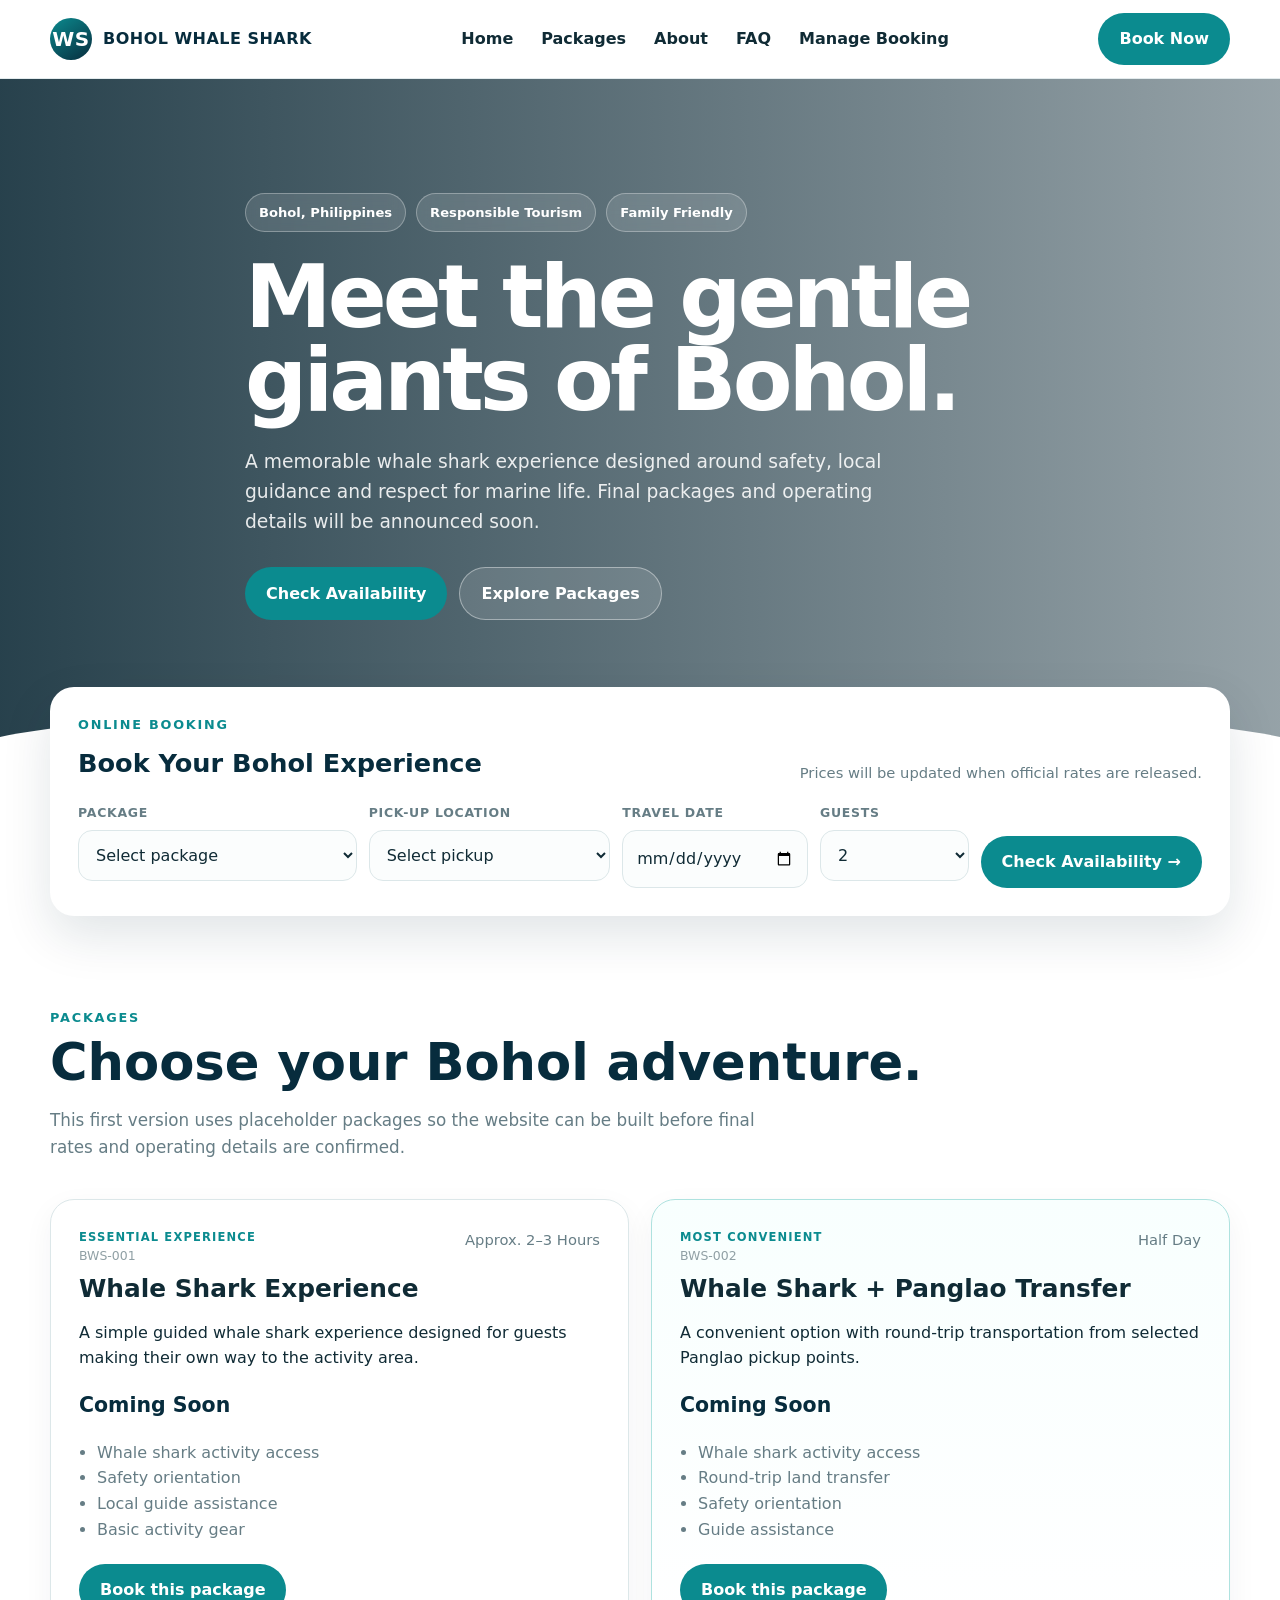
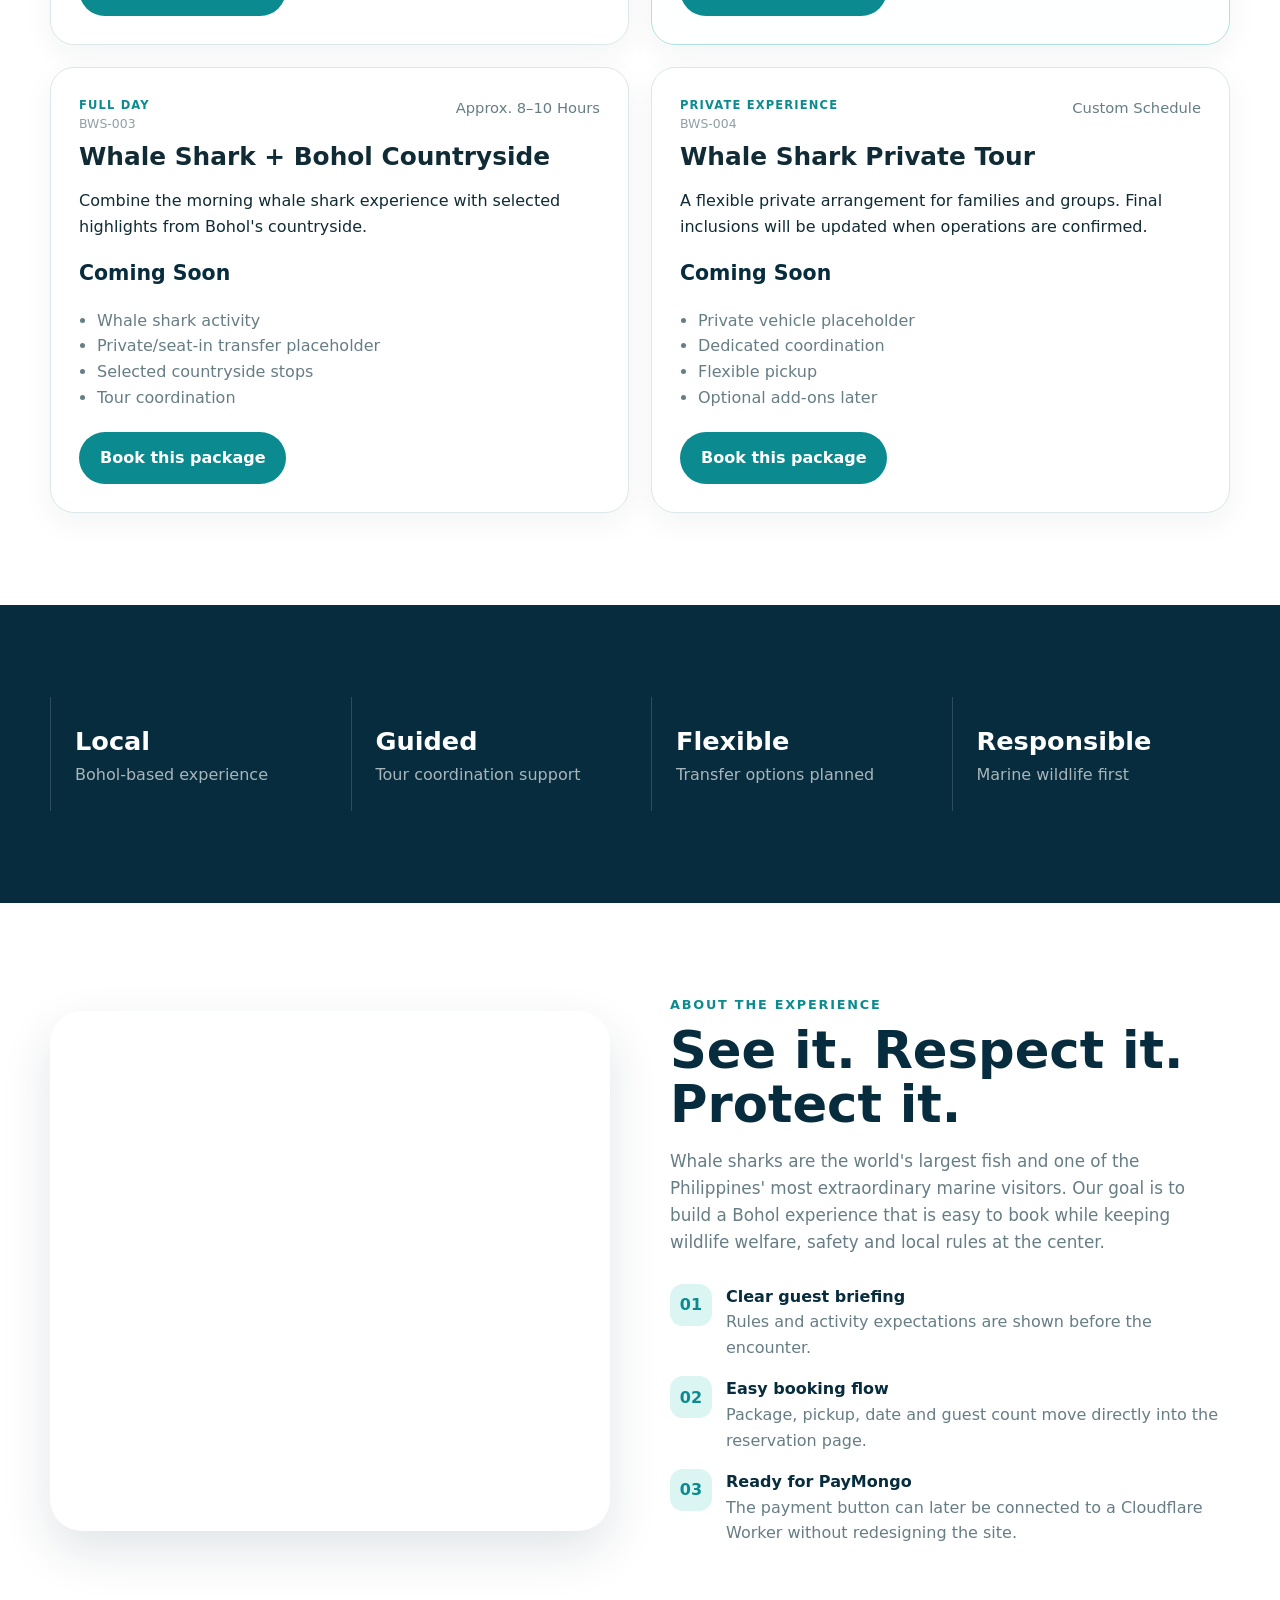
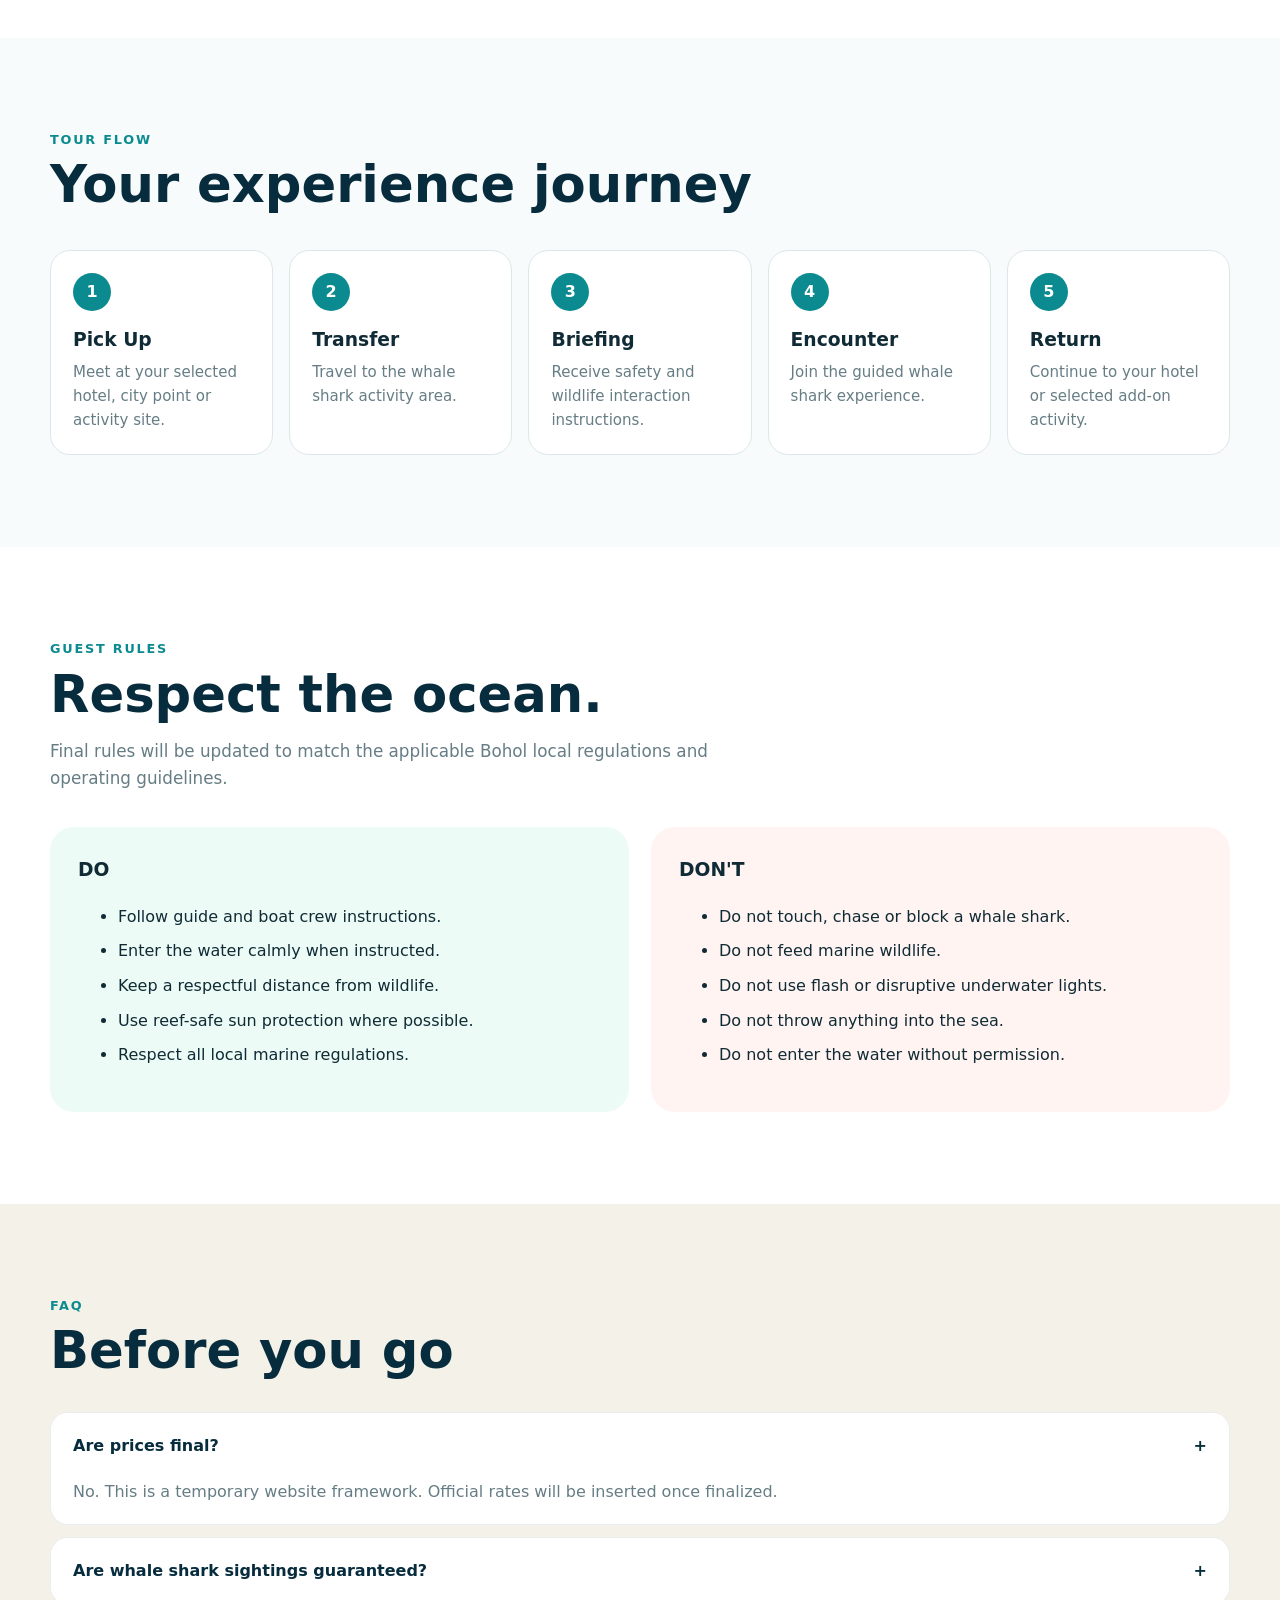
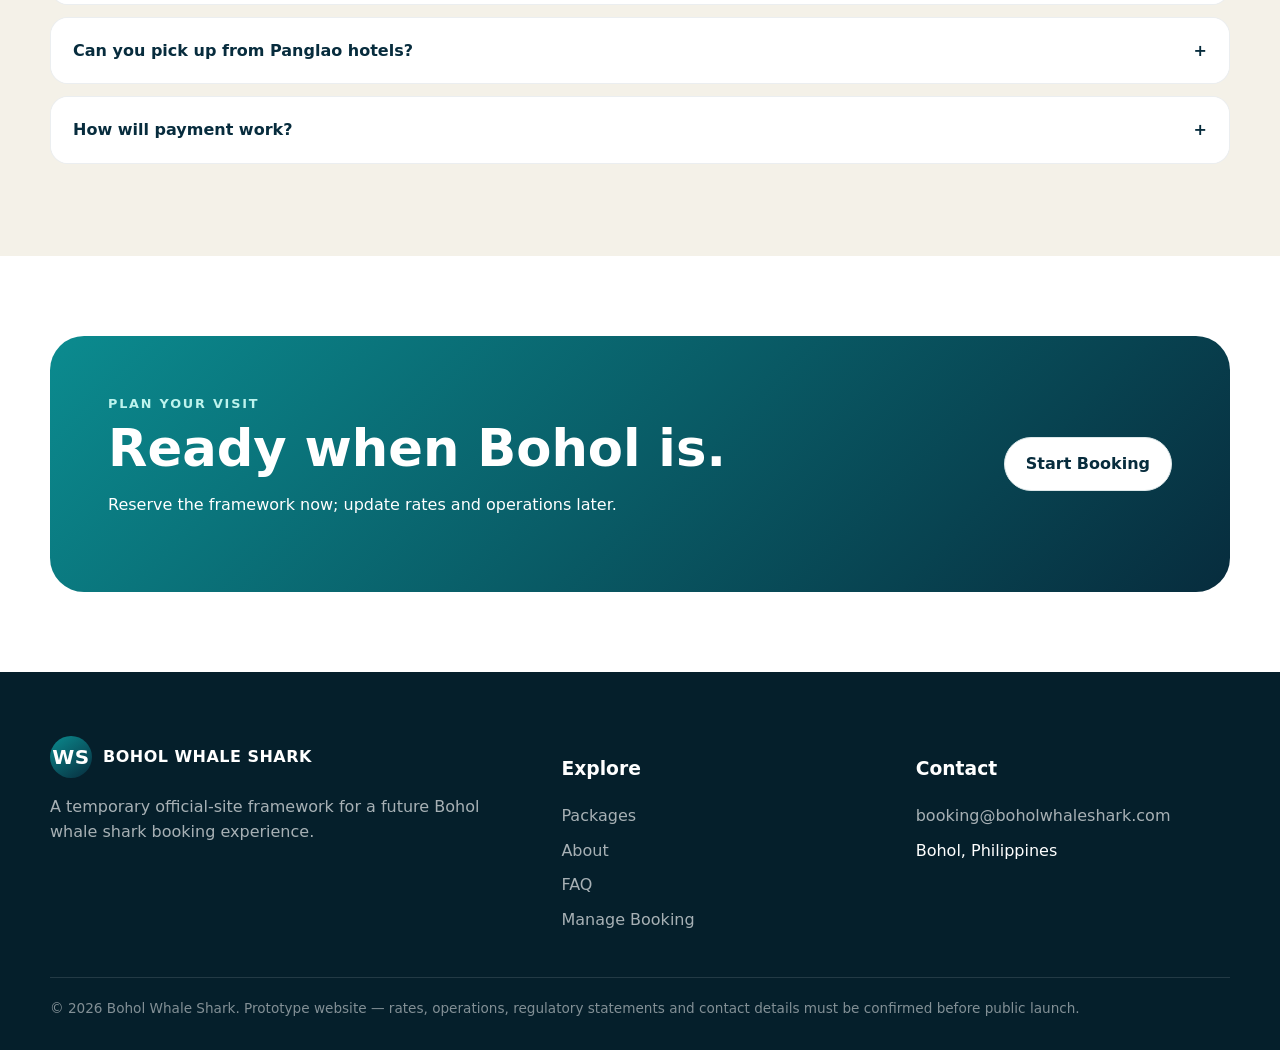
==== index.html @ a41a9233 "Add files via upload" ====
<!doctype html><html lang="en"><head><meta charset="utf-8"><meta name="viewport" content="width=device-width,initial-scale=1"><title>Bohol Whale Shark Tours | Responsible Whale Shark Experience in Bohol</title><meta name="description" content="Plan a responsible whale shark experience in Bohol. Tour packages, transfers and booking information will be updated as operations are finalized."><link rel="icon" href="favicon.svg"><link rel="stylesheet" href="css/style.css"></head><body>
<header class="topbar"><div class="container nav"><a class="brand" href="#home"><span class="brand-mark">WS</span><span>BOHOL WHALE SHARK</span></a><nav class="nav-links"><a href="#home">Home</a><a href="#packages">Packages</a><a href="#about">About</a><a href="#faq">FAQ</a><a href="manage-booking.html">Manage Booking</a></nav><a class="nav-cta" href="#book">Book Now</a><button class="menu-btn" aria-label="Menu">☰</button></div></header>
<main><section class="hero" id="home"><div class="container hero-inner"><div class="pill-row"><span class="pill">Bohol, Philippines</span><span class="pill">Responsible Tourism</span><span class="pill">Family Friendly</span></div><h1>Meet the gentle giants of Bohol.</h1><p>A memorable whale shark experience designed around safety, local guidance and respect for marine life. Final packages and operating details will be announced soon.</p><div class="hero-actions"><a class="btn btn-primary" href="#book">Check Availability</a><a class="btn btn-secondary" href="#packages">Explore Packages</a></div></div></section>
<section class="booking-wrap" id="book"><div class="container"><div class="booking-card"><div class="booking-head"><div><p class="section-kicker">Online booking</p><h2>Book Your Bohol Experience</h2></div><span>Prices will be updated when official rates are released.</span></div><form class="booking-grid" id="quickBooking"><div class="field"><label>Package</label><select id="package" name="package" required></select></div><div class="field"><label>Pick-up location</label><select id="pickup" name="pickup" required></select></div><div class="field"><label>Travel date</label><input id="date" name="date" type="date" required></div><div class="field"><label>Guests</label><select name="guests"><option>1</option><option selected>2</option><option>3</option><option>4</option><option>5</option><option>6</option><option>7</option><option>8</option><option>9</option><option>10</option></select></div><button class="btn btn-primary" type="submit">Check Availability →</button></form></div></div></section>
<section class="section" id="packages"><div class="container"><p class="section-kicker">Packages</p><h2 class="section-title">Choose your Bohol adventure.</h2><p class="section-copy">This first version uses placeholder packages so the website can be built before final rates and operating details are confirmed.</p><div class="cards" id="packageCards"></div></div></section>
<section class="section stats"><div class="container stats-grid"><div class="stat"><strong>Local</strong><span>Bohol-based experience</span></div><div class="stat"><strong>Guided</strong><span>Tour coordination support</span></div><div class="stat"><strong>Flexible</strong><span>Transfer options planned</span></div><div class="stat"><strong>Responsible</strong><span>Marine wildlife first</span></div></div></section>
<section class="section" id="about"><div class="container split"><div class="photo" role="img" aria-label="Whale shark underwater"></div><div><p class="section-kicker">About the experience</p><h2 class="section-title">See it. Respect it. Protect it.</h2><p class="section-copy">Whale sharks are the world's largest fish and one of the Philippines' most extraordinary marine visitors. Our goal is to build a Bohol experience that is easy to book while keeping wildlife welfare, safety and local rules at the center.</p><div class="feature-list"><div class="feature"><div class="feature-icon">01</div><div><strong>Clear guest briefing</strong><span>Rules and activity expectations are shown before the encounter.</span></div></div><div class="feature"><div class="feature-icon">02</div><div><strong>Easy booking flow</strong><span>Package, pickup, date and guest count move directly into the reservation page.</span></div></div><div class="feature"><div class="feature-icon">03</div><div><strong>Ready for PayMongo</strong><span>The payment button can later be connected to a Cloudflare Worker without redesigning the site.</span></div></div></div></div></div></section>
<section class="section journey"><div class="container"><p class="section-kicker">Tour flow</p><h2 class="section-title">Your experience journey</h2><div class="steps"><div class="step"><div class="step-num">1</div><h3>Pick Up</h3><p>Meet at your selected hotel, city point or activity site.</p></div><div class="step"><div class="step-num">2</div><h3>Transfer</h3><p>Travel to the whale shark activity area.</p></div><div class="step"><div class="step-num">3</div><h3>Briefing</h3><p>Receive safety and wildlife interaction instructions.</p></div><div class="step"><div class="step-num">4</div><h3>Encounter</h3><p>Join the guided whale shark experience.</p></div><div class="step"><div class="step-num">5</div><h3>Return</h3><p>Continue to your hotel or selected add-on activity.</p></div></div></div></section>
<section class="section"><div class="container"><p class="section-kicker">Guest rules</p><h2 class="section-title">Respect the ocean.</h2><p class="section-copy">Final rules will be updated to match the applicable Bohol local regulations and operating guidelines.</p><div class="rules-grid"><div class="rule-card do"><h3>DO</h3><ul><li>Follow guide and boat crew instructions.</li><li>Enter the water calmly when instructed.</li><li>Keep a respectful distance from wildlife.</li><li>Use reef-safe sun protection where possible.</li><li>Respect all local marine regulations.</li></ul></div><div class="rule-card dont"><h3>DON'T</h3><ul><li>Do not touch, chase or block a whale shark.</li><li>Do not feed marine wildlife.</li><li>Do not use flash or disruptive underwater lights.</li><li>Do not throw anything into the sea.</li><li>Do not enter the water without permission.</li></ul></div></div></div></section>
<section class="section faq" id="faq"><div class="container"><p class="section-kicker">FAQ</p><h2 class="section-title">Before you go</h2><div class="faq-list"><div class="faq-item open"><button class="faq-question">Are prices final?<span>+</span></button><div class="faq-answer">No. This is a temporary website framework. Official rates will be inserted once finalized.</div></div><div class="faq-item"><button class="faq-question">Are whale shark sightings guaranteed?<span>+</span></button><div class="faq-answer">Whale sharks are wildlife. Any guarantee or operational policy should follow the final local operator and government guidelines.</div></div><div class="faq-item"><button class="faq-question">Can you pick up from Panglao hotels?<span>+</span></button><div class="faq-answer">Panglao pickup is included as a planned option in this prototype. Exact pickup zones and surcharges can be updated later.</div></div><div class="faq-item"><button class="faq-question">How will payment work?<span>+</span></button><div class="faq-answer">The site is prepared for a future PayMongo checkout connection through Cloudflare Workers. Payment is disabled in this prototype.</div></div></div></div></section>
<section class="cta-section"><div class="container"><div class="cta-box"><div><p class="section-kicker" style="color:#bdf3ed">Plan your visit</p><h2>Ready when Bohol is.</h2><p>Reserve the framework now; update rates and operations later.</p></div><a class="btn btn-secondary" href="#book">Start Booking</a></div></div></section></main>
<footer class="footer"><div class="container"><div class="footer-grid"><div><a class="brand" href="#home" style="color:#fff"><span class="brand-mark">WS</span><span>BOHOL WHALE SHARK</span></a><p>A temporary official-site framework for a future Bohol whale shark booking experience.</p></div><div><h3>Explore</h3><div class="footer-links"><a href="#packages">Packages</a><a href="#about">About</a><a href="#faq">FAQ</a><a href="manage-booking.html">Manage Booking</a></div></div><div><h3>Contact</h3><div class="footer-links"><a href="mailto:booking@boholwhaleshark.com">booking@boholwhaleshark.com</a><span>Bohol, Philippines</span></div></div></div><div class="footer-bottom">© 2026 Bohol Whale Shark. Prototype website — rates, operations, regulatory statements and contact details must be confirmed before public launch.</div></div></footer>
<script src="js/config.js"></script><script src="js/main.js"></script></body></html>
---- css/style.css ----
:root{--navy:#072c3d;--navy2:#0b3e53;--teal:#0b8b8f;--teal2:#13a7aa;--aqua:#daf5f2;--sand:#f4f1e8;--ink:#102b35;--muted:#667d85;--white:#fff;--line:#dce7e9;--shadow:0 20px 50px rgba(7,44,61,.12);--radius:24px;--max:1180px}
*{box-sizing:border-box}html{scroll-behavior:smooth}body{margin:0;font-family:Inter,ui-sans-serif,system-ui,-apple-system,BlinkMacSystemFont,"Segoe UI",sans-serif;color:var(--ink);background:#fff;line-height:1.6}a{color:inherit;text-decoration:none}button,input,select,textarea{font:inherit}.container{width:min(var(--max),calc(100% - 40px));margin:auto}.section{padding:92px 0}.section-kicker{margin:0 0 8px;color:var(--teal);font-size:.8rem;font-weight:800;letter-spacing:.14em;text-transform:uppercase}.section-title{margin:0;font-size:clamp(2rem,4vw,3.35rem);line-height:1.05;color:var(--navy)}.section-copy{max-width:720px;color:var(--muted);font-size:1.05rem}.topbar{position:sticky;top:0;z-index:50;background:rgba(255,255,255,.92);backdrop-filter:blur(18px);border-bottom:1px solid rgba(220,231,233,.8)}.nav{height:78px;display:flex;align-items:center;justify-content:space-between;gap:24px}.brand{display:flex;align-items:center;gap:11px;font-weight:900;letter-spacing:.03em;color:var(--navy)}.brand-mark{width:42px;height:42px;border-radius:50%;display:grid;place-items:center;background:linear-gradient(145deg,var(--teal),var(--navy));color:#fff;font-size:20px}.nav-links{display:flex;align-items:center;gap:28px;font-weight:650}.nav-cta,.btn{display:inline-flex;align-items:center;justify-content:center;gap:8px;border:0;border-radius:999px;padding:13px 21px;font-weight:800;cursor:pointer;transition:.2s}.nav-cta,.btn-primary{color:#fff;background:var(--teal)}.btn-primary:hover,.nav-cta:hover{background:var(--navy)}.btn-secondary{background:#fff;color:var(--navy);border:1px solid var(--line)}.menu-btn{display:none;border:0;background:none;font-size:25px}.hero{min-height:720px;color:#fff;display:flex;align-items:center;position:relative;overflow:hidden;background:linear-gradient(90deg,rgba(4,34,47,.86),rgba(4,34,47,.42)),url('https://images.unsplash.com/photo-1544551763-46a013bb70d5?auto=format&fit=crop&w=2000&q=85') center/cover}.hero:after{content:"";position:absolute;inset:auto -5% -160px -5%;height:260px;background:#fff;border-radius:50% 50% 0 0/25% 25% 0 0}.hero-inner{position:relative;z-index:2;padding:105px 0 170px;max-width:790px}.pill-row{display:flex;gap:10px;flex-wrap:wrap;margin-bottom:24px}.pill{border:1px solid rgba(255,255,255,.3);background:rgba(255,255,255,.12);backdrop-filter:blur(8px);border-radius:999px;padding:8px 13px;font-size:.82rem;font-weight:700}.hero h1{font-size:clamp(3rem,6.8vw,5.9rem);line-height:.96;letter-spacing:-.045em;margin:0 0 24px}.hero p{font-size:1.17rem;max-width:680px;color:rgba(255,255,255,.88)}.hero-actions{display:flex;gap:12px;flex-wrap:wrap;margin-top:30px}.hero .btn-secondary{background:rgba(255,255,255,.12);border-color:rgba(255,255,255,.4);color:#fff}.booking-wrap{position:relative;z-index:4;margin-top:-112px}.booking-card{background:#fff;border-radius:var(--radius);box-shadow:var(--shadow);padding:28px}.booking-head{display:flex;justify-content:space-between;align-items:flex-end;gap:20px;margin-bottom:19px}.booking-head h2{margin:0;color:var(--navy);font-size:1.6rem}.booking-head span{color:var(--muted);font-size:.92rem}.booking-grid{display:grid;grid-template-columns:1.5fr 1.3fr 1fr .8fr auto;gap:12px}.field{display:flex;flex-direction:column;gap:7px}.field label{font-size:.78rem;font-weight:800;color:var(--muted);text-transform:uppercase;letter-spacing:.06em}.field input,.field select,.field textarea{width:100%;border:1px solid var(--line);background:#fbfdfd;border-radius:14px;padding:14px 13px;color:var(--ink);outline:none}.field input:focus,.field select:focus,.field textarea:focus{border-color:var(--teal);box-shadow:0 0 0 3px rgba(11,139,143,.1)}.booking-grid .btn{align-self:end;min-height:50px}.cards{display:grid;grid-template-columns:repeat(2,1fr);gap:22px;margin-top:38px}.package-card{border:1px solid var(--line);border-radius:var(--radius);padding:28px;position:relative;background:#fff;box-shadow:0 10px 30px rgba(7,44,61,.05)}.package-card.featured{border-color:#aee2df;background:linear-gradient(180deg,#f8fffe,#fff)}.package-top{display:flex;justify-content:space-between;gap:20px}.badge{font-size:.72rem;font-weight:900;text-transform:uppercase;letter-spacing:.1em;color:var(--teal)}.package-code{font-size:.78rem;color:#90a0a5}.package-card h3{font-size:1.55rem;line-height:1.2;margin:8px 0}.package-meta{color:var(--muted);font-size:.92rem}.package-price{font-size:1.28rem;font-weight:900;color:var(--navy);margin:18px 0}.package-card ul{padding-left:18px;color:var(--muted)}.package-actions{display:flex;gap:10px;margin-top:22px}.stats{background:var(--navy);color:#fff}.stats-grid{display:grid;grid-template-columns:repeat(4,1fr);gap:22px}.stat{padding:24px;border-left:1px solid rgba(255,255,255,.16)}.stat strong{display:block;font-size:1.6rem}.stat span{color:rgba(255,255,255,.65)}.split{display:grid;grid-template-columns:1fr 1fr;gap:60px;align-items:center}.photo{min-height:520px;border-radius:32px;background:url('https://images.unsplash.com/photo-1560275619-4662e36fa65c?auto=format&fit=crop&w=1400&q=85') center/cover;box-shadow:var(--shadow)}.feature-list{display:grid;gap:16px;margin-top:28px}.feature{display:flex;gap:14px}.feature-icon{flex:0 0 42px;height:42px;border-radius:13px;background:var(--aqua);display:grid;place-items:center;color:var(--teal);font-weight:900}.feature strong{display:block;color:var(--navy)}.feature span{color:var(--muted)}.journey{background:#f7fbfb}.steps{display:grid;grid-template-columns:repeat(5,1fr);gap:16px;margin-top:38px}.step{background:#fff;border:1px solid var(--line);border-radius:20px;padding:22px}.step-num{width:38px;height:38px;border-radius:50%;display:grid;place-items:center;background:var(--teal);color:#fff;font-weight:900}.step h3{margin:14px 0 5px}.step p{margin:0;color:var(--muted);font-size:.94rem}.rules-grid{display:grid;grid-template-columns:1fr 1fr;gap:22px;margin-top:35px}.rule-card{border-radius:24px;padding:28px}.rule-card.do{background:#ecfbf5}.rule-card.dont{background:#fff4f2}.rule-card h3{margin-top:0}.rule-card li{margin:9px 0}.faq{background:var(--sand)}.faq-list{display:grid;gap:12px;margin-top:34px}.faq-item{background:#fff;border-radius:18px;border:1px solid rgba(7,44,61,.08);overflow:hidden}.faq-question{width:100%;padding:20px 22px;border:0;background:#fff;text-align:left;display:flex;justify-content:space-between;font-weight:850;color:var(--navy);cursor:pointer}.faq-answer{display:none;padding:0 22px 20px;color:var(--muted)}.faq-item.open .faq-answer{display:block}.cta-section{padding:80px 0}.cta-box{background:linear-gradient(135deg,var(--teal),var(--navy));color:#fff;border-radius:34px;padding:58px;display:flex;align-items:center;justify-content:space-between;gap:30px}.cta-box h2{font-size:clamp(2rem,4vw,3.2rem);line-height:1.05;margin:0}.footer{background:#051f2b;color:#fff;padding:64px 0 30px}.footer-grid{display:grid;grid-template-columns:1.5fr 1fr 1fr;gap:40px}.footer p,.footer a{color:rgba(255,255,255,.65)}.footer-links{display:grid;gap:9px}.footer-bottom{border-top:1px solid rgba(255,255,255,.12);margin-top:45px;padding-top:20px;color:rgba(255,255,255,.5);font-size:.85rem}.page-hero{background:linear-gradient(135deg,var(--navy),var(--teal));color:#fff;padding:90px 0 65px}.page-hero h1{font-size:clamp(2.4rem,5vw,4rem);margin:0 0 10px}.booking-layout{display:grid;grid-template-columns:1.3fr .7fr;gap:30px;align-items:start}.form-card,.summary-card{border:1px solid var(--line);border-radius:24px;padding:28px;background:#fff;box-shadow:0 10px 30px rgba(7,44,61,.05)}.summary-card{position:sticky;top:100px}.form-grid{display:grid;grid-template-columns:1fr 1fr;gap:16px}.form-grid .full{grid-column:1/-1}.notice{background:#fff8dd;border:1px solid #f4df8c;border-radius:15px;padding:14px;color:#725b13;margin:18px 0}.summary-line{display:flex;justify-content:space-between;gap:20px;border-bottom:1px solid var(--line);padding:12px 0}.summary-line:last-child{border-bottom:0}.placeholder-box{border:1px dashed #9fc6c8;background:#f5fbfb;border-radius:18px;padding:20px;margin-top:20px}.small{font-size:.88rem;color:var(--muted)}@media(max-width:900px){.nav-links{position:absolute;top:78px;left:0;right:0;background:#fff;padding:22px;display:none;flex-direction:column;align-items:flex-start;border-bottom:1px solid var(--line)}.nav-links.open{display:flex}.menu-btn{display:block}.nav-cta{display:none}.booking-grid{grid-template-columns:1fr 1fr}.booking-grid .btn{grid-column:1/-1}.cards,.split,.rules-grid,.booking-layout{grid-template-columns:1fr}.steps{grid-template-columns:1fr 1fr}.stats-grid{grid-template-columns:1fr 1fr}.footer-grid{grid-template-columns:1fr}.summary-card{position:static}.photo{min-height:420px}}@media(max-width:600px){.container{width:min(100% - 26px,var(--max))}.section{padding:68px 0}.hero{min-height:690px}.hero-inner{padding-top:82px}.booking-card{padding:20px}.booking-head{display:block}.booking-grid,.form-grid{grid-template-columns:1fr}.cards,.steps,.stats-grid{grid-template-columns:1fr}.cta-box{padding:34px;display:block}.cta-box .btn{margin-top:20px}.package-actions{flex-direction:column}.footer{padding-top:48px}}
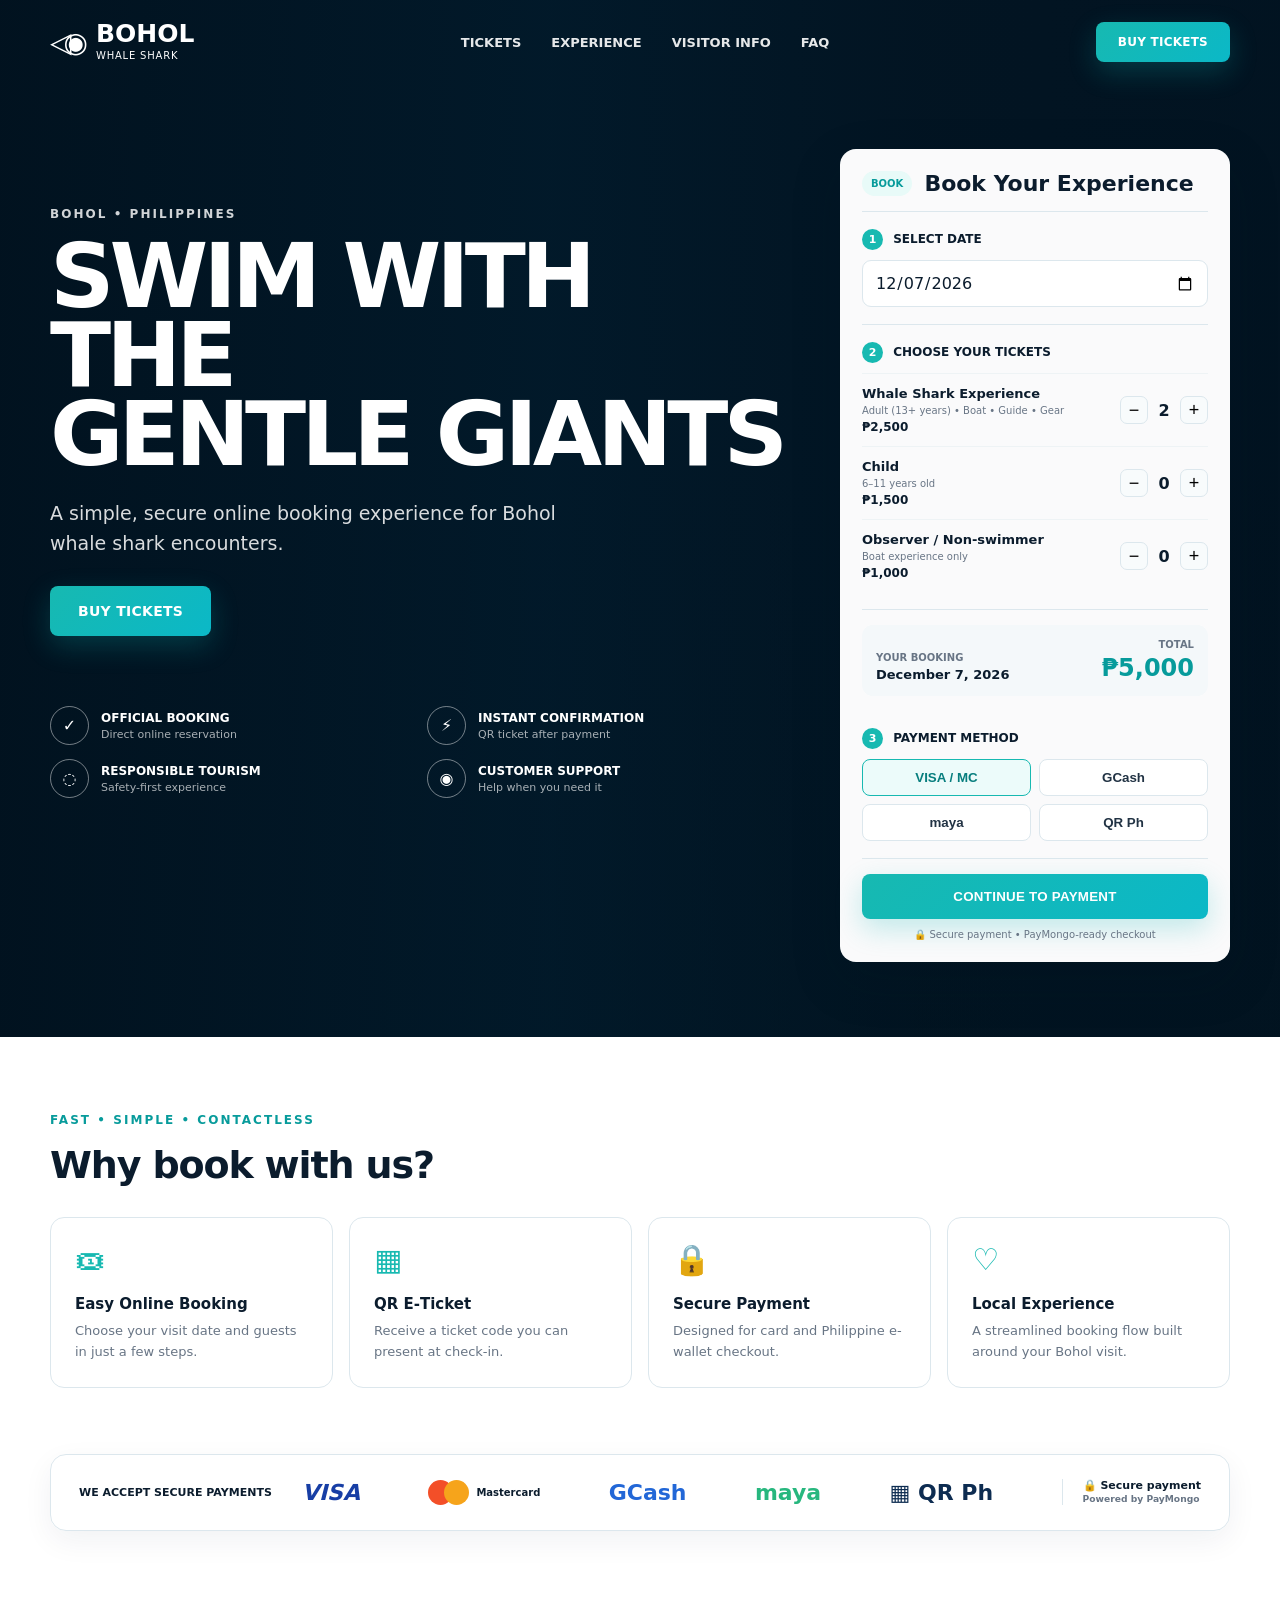
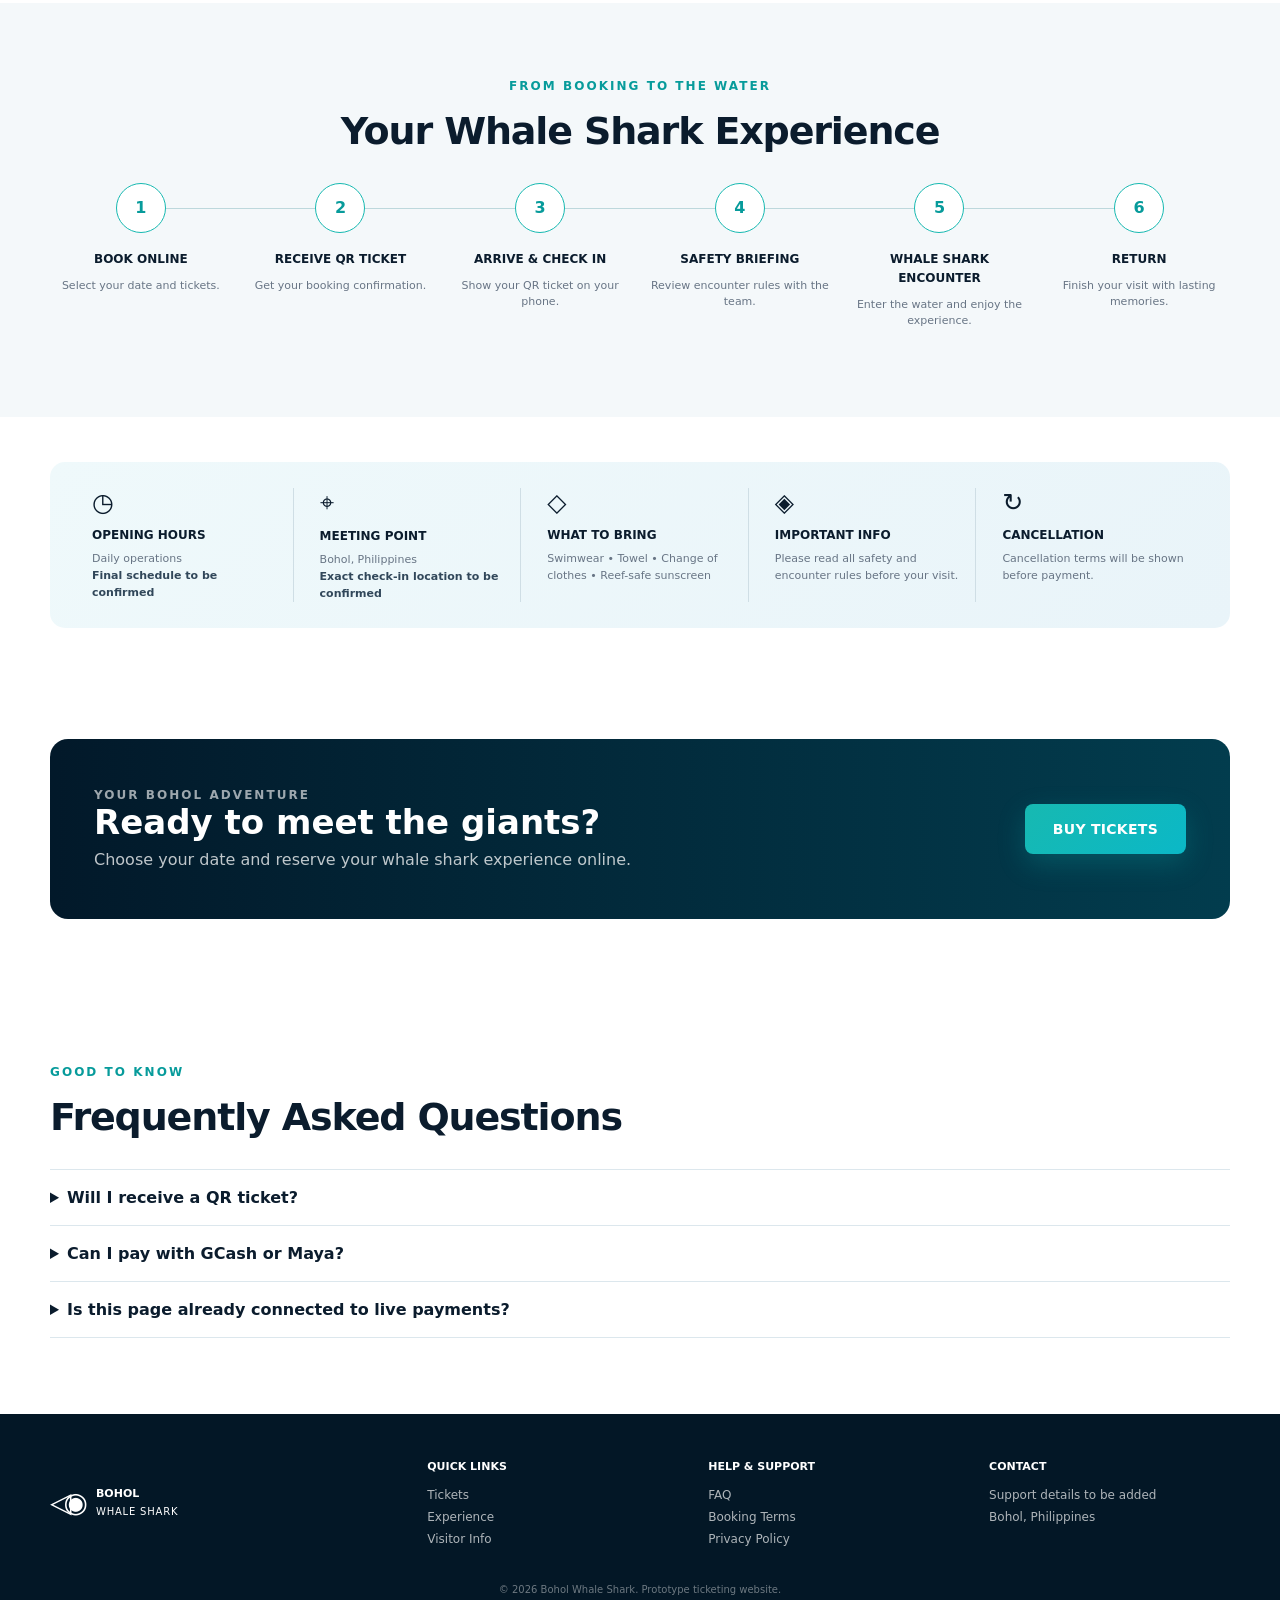
==== commit 9861d590: "Add files via upload" ====
--- a/index.html
+++ b/index.html
@@ -1,13 +1,229 @@
-<!doctype html><html lang="en"><head><meta charset="utf-8"><meta name="viewport" content="width=device-width,initial-scale=1"><title>Bohol Whale Shark Tours | Responsible Whale Shark Experience in Bohol</title><meta name="description" content="Plan a responsible whale shark experience in Bohol. Tour packages, transfers and booking information will be updated as operations are finalized."><link rel="icon" href="favicon.svg"><link rel="stylesheet" href="css/style.css"></head><body>
-<header class="topbar"><div class="container nav"><a class="brand" href="#home"><span class="brand-mark">WS</span><span>BOHOL WHALE SHARK</span></a><nav class="nav-links"><a href="#home">Home</a><a href="#packages">Packages</a><a href="#about">About</a><a href="#faq">FAQ</a><a href="manage-booking.html">Manage Booking</a></nav><a class="nav-cta" href="#book">Book Now</a><button class="menu-btn" aria-label="Menu">☰</button></div></header>
-<main><section class="hero" id="home"><div class="container hero-inner"><div class="pill-row"><span class="pill">Bohol, Philippines</span><span class="pill">Responsible Tourism</span><span class="pill">Family Friendly</span></div><h1>Meet the gentle giants of Bohol.</h1><p>A memorable whale shark experience designed around safety, local guidance and respect for marine life. Final packages and operating details will be announced soon.</p><div class="hero-actions"><a class="btn btn-primary" href="#book">Check Availability</a><a class="btn btn-secondary" href="#packages">Explore Packages</a></div></div></section>
-<section class="booking-wrap" id="book"><div class="container"><div class="booking-card"><div class="booking-head"><div><p class="section-kicker">Online booking</p><h2>Book Your Bohol Experience</h2></div><span>Prices will be updated when official rates are released.</span></div><form class="booking-grid" id="quickBooking"><div class="field"><label>Package</label><select id="package" name="package" required></select></div><div class="field"><label>Pick-up location</label><select id="pickup" name="pickup" required></select></div><div class="field"><label>Travel date</label><input id="date" name="date" type="date" required></div><div class="field"><label>Guests</label><select name="guests"><option>1</option><option selected>2</option><option>3</option><option>4</option><option>5</option><option>6</option><option>7</option><option>8</option><option>9</option><option>10</option></select></div><button class="btn btn-primary" type="submit">Check Availability →</button></form></div></div></section>
-<section class="section" id="packages"><div class="container"><p class="section-kicker">Packages</p><h2 class="section-title">Choose your Bohol adventure.</h2><p class="section-copy">This first version uses placeholder packages so the website can be built before final rates and operating details are confirmed.</p><div class="cards" id="packageCards"></div></div></section>
-<section class="section stats"><div class="container stats-grid"><div class="stat"><strong>Local</strong><span>Bohol-based experience</span></div><div class="stat"><strong>Guided</strong><span>Tour coordination support</span></div><div class="stat"><strong>Flexible</strong><span>Transfer options planned</span></div><div class="stat"><strong>Responsible</strong><span>Marine wildlife first</span></div></div></section>
-<section class="section" id="about"><div class="container split"><div class="photo" role="img" aria-label="Whale shark underwater"></div><div><p class="section-kicker">About the experience</p><h2 class="section-title">See it. Respect it. Protect it.</h2><p class="section-copy">Whale sharks are the world's largest fish and one of the Philippines' most extraordinary marine visitors. Our goal is to build a Bohol experience that is easy to book while keeping wildlife welfare, safety and local rules at the center.</p><div class="feature-list"><div class="feature"><div class="feature-icon">01</div><div><strong>Clear guest briefing</strong><span>Rules and activity expectations are shown before the encounter.</span></div></div><div class="feature"><div class="feature-icon">02</div><div><strong>Easy booking flow</strong><span>Package, pickup, date and guest count move directly into the reservation page.</span></div></div><div class="feature"><div class="feature-icon">03</div><div><strong>Ready for PayMongo</strong><span>The payment button can later be connected to a Cloudflare Worker without redesigning the site.</span></div></div></div></div></div></section>
-<section class="section journey"><div class="container"><p class="section-kicker">Tour flow</p><h2 class="section-title">Your experience journey</h2><div class="steps"><div class="step"><div class="step-num">1</div><h3>Pick Up</h3><p>Meet at your selected hotel, city point or activity site.</p></div><div class="step"><div class="step-num">2</div><h3>Transfer</h3><p>Travel to the whale shark activity area.</p></div><div class="step"><div class="step-num">3</div><h3>Briefing</h3><p>Receive safety and wildlife interaction instructions.</p></div><div class="step"><div class="step-num">4</div><h3>Encounter</h3><p>Join the guided whale shark experience.</p></div><div class="step"><div class="step-num">5</div><h3>Return</h3><p>Continue to your hotel or selected add-on activity.</p></div></div></div></section>
-<section class="section"><div class="container"><p class="section-kicker">Guest rules</p><h2 class="section-title">Respect the ocean.</h2><p class="section-copy">Final rules will be updated to match the applicable Bohol local regulations and operating guidelines.</p><div class="rules-grid"><div class="rule-card do"><h3>DO</h3><ul><li>Follow guide and boat crew instructions.</li><li>Enter the water calmly when instructed.</li><li>Keep a respectful distance from wildlife.</li><li>Use reef-safe sun protection where possible.</li><li>Respect all local marine regulations.</li></ul></div><div class="rule-card dont"><h3>DON'T</h3><ul><li>Do not touch, chase or block a whale shark.</li><li>Do not feed marine wildlife.</li><li>Do not use flash or disruptive underwater lights.</li><li>Do not throw anything into the sea.</li><li>Do not enter the water without permission.</li></ul></div></div></div></section>
-<section class="section faq" id="faq"><div class="container"><p class="section-kicker">FAQ</p><h2 class="section-title">Before you go</h2><div class="faq-list"><div class="faq-item open"><button class="faq-question">Are prices final?<span>+</span></button><div class="faq-answer">No. This is a temporary website framework. Official rates will be inserted once finalized.</div></div><div class="faq-item"><button class="faq-question">Are whale shark sightings guaranteed?<span>+</span></button><div class="faq-answer">Whale sharks are wildlife. Any guarantee or operational policy should follow the final local operator and government guidelines.</div></div><div class="faq-item"><button class="faq-question">Can you pick up from Panglao hotels?<span>+</span></button><div class="faq-answer">Panglao pickup is included as a planned option in this prototype. Exact pickup zones and surcharges can be updated later.</div></div><div class="faq-item"><button class="faq-question">How will payment work?<span>+</span></button><div class="faq-answer">The site is prepared for a future PayMongo checkout connection through Cloudflare Workers. Payment is disabled in this prototype.</div></div></div></div></section>
-<section class="cta-section"><div class="container"><div class="cta-box"><div><p class="section-kicker" style="color:#bdf3ed">Plan your visit</p><h2>Ready when Bohol is.</h2><p>Reserve the framework now; update rates and operations later.</p></div><a class="btn btn-secondary" href="#book">Start Booking</a></div></div></section></main>
-<footer class="footer"><div class="container"><div class="footer-grid"><div><a class="brand" href="#home" style="color:#fff"><span class="brand-mark">WS</span><span>BOHOL WHALE SHARK</span></a><p>A temporary official-site framework for a future Bohol whale shark booking experience.</p></div><div><h3>Explore</h3><div class="footer-links"><a href="#packages">Packages</a><a href="#about">About</a><a href="#faq">FAQ</a><a href="manage-booking.html">Manage Booking</a></div></div><div><h3>Contact</h3><div class="footer-links"><a href="mailto:booking@boholwhaleshark.com">booking@boholwhaleshark.com</a><span>Bohol, Philippines</span></div></div></div><div class="footer-bottom">© 2026 Bohol Whale Shark. Prototype website — rates, operations, regulatory statements and contact details must be confirmed before public launch.</div></div></footer>
-<script src="js/config.js"></script><script src="js/main.js"></script></body></html>
+<!doctype html>
+<html lang="en">
+<head>
+  <meta charset="utf-8" />
+  <meta name="viewport" content="width=device-width, initial-scale=1" />
+  <meta name="theme-color" content="#031726" />
+  <title>Bohol Whale Shark | Official Online Booking</title>
+  <meta name="description" content="Book your Bohol whale shark encounter online. Choose your date, ticket type, and secure payment method, then receive a QR e-ticket." />
+  <link rel="stylesheet" href="styles.css" />
+</head>
+<body>
+  <header class="hero" id="home">
+    <video class="hero-video" autoplay muted loop playsinline preload="metadata" poster="">
+      <source src="assets/bohol-whaleshark-hero-720p.mp4" type="video/mp4" />
+    </video>
+    <div class="hero-overlay"></div>
+
+    <nav class="nav shell" aria-label="Main navigation">
+      <a class="brand" href="#home" aria-label="Bohol Whale Shark home">
+        <span class="brand-mark" aria-hidden="true">◁◉</span>
+        <span><strong>BOHOL</strong><small>WHALE SHARK</small></span>
+      </a>
+      <div class="nav-links">
+        <a href="#tickets">Tickets</a>
+        <a href="#experience">Experience</a>
+        <a href="#visitor-info">Visitor Info</a>
+        <a href="#faq">FAQ</a>
+      </div>
+      <a class="btn btn-small" href="#tickets">Buy Tickets</a>
+    </nav>
+
+    <div class="hero-grid shell">
+      <section class="hero-copy" aria-labelledby="hero-title">
+        <p class="eyebrow">BOHOL • PHILIPPINES</p>
+        <h1 id="hero-title">SWIM WITH THE<br><span>GENTLE GIANTS</span></h1>
+        <p class="hero-sub">A simple, secure online booking experience for Bohol whale shark encounters.</p>
+        <a class="btn btn-large" href="#tickets">Buy Tickets</a>
+
+        <div class="trust-row" aria-label="Booking benefits">
+          <div><span class="trust-icon">✓</span><p><strong>Official Booking</strong><small>Direct online reservation</small></p></div>
+          <div><span class="trust-icon">⚡</span><p><strong>Instant Confirmation</strong><small>QR ticket after payment</small></p></div>
+          <div><span class="trust-icon">◌</span><p><strong>Responsible Tourism</strong><small>Safety-first experience</small></p></div>
+          <div><span class="trust-icon">◉</span><p><strong>Customer Support</strong><small>Help when you need it</small></p></div>
+        </div>
+      </section>
+
+      <aside class="booking-card" id="tickets" aria-labelledby="booking-title">
+        <div class="booking-head">
+          <span class="step-badge">BOOK</span>
+          <h2 id="booking-title">Book Your Experience</h2>
+        </div>
+
+        <div class="field-group">
+          <label for="visit-date"><span class="num">1</span> Select date</label>
+          <input id="visit-date" type="date" />
+        </div>
+
+        <div class="field-group">
+          <div class="field-label"><span><span class="num">2</span> Choose your tickets</span></div>
+          <div class="ticket-row" data-ticket="adult" data-price="2500">
+            <div>
+              <strong>Whale Shark Experience</strong>
+              <small>Adult (13+ years) • Boat • Guide • Gear</small>
+              <b>₱2,500</b>
+            </div>
+            <div class="qty-control" aria-label="Adult quantity">
+              <button type="button" data-action="minus" aria-label="Decrease adults">−</button>
+              <span data-qty>2</span>
+              <button type="button" data-action="plus" aria-label="Increase adults">+</button>
+            </div>
+          </div>
+
+          <div class="ticket-row" data-ticket="child" data-price="1500">
+            <div>
+              <strong>Child</strong>
+              <small>6–11 years old</small>
+              <b>₱1,500</b>
+            </div>
+            <div class="qty-control" aria-label="Child quantity">
+              <button type="button" data-action="minus" aria-label="Decrease children">−</button>
+              <span data-qty>0</span>
+              <button type="button" data-action="plus" aria-label="Increase children">+</button>
+            </div>
+          </div>
+
+          <div class="ticket-row" data-ticket="observer" data-price="1000">
+            <div>
+              <strong>Observer / Non-swimmer</strong>
+              <small>Boat experience only</small>
+              <b>₱1,000</b>
+            </div>
+            <div class="qty-control" aria-label="Observer quantity">
+              <button type="button" data-action="minus" aria-label="Decrease observers">−</button>
+              <span data-qty>0</span>
+              <button type="button" data-action="plus" aria-label="Increase observers">+</button>
+            </div>
+          </div>
+        </div>
+
+        <div class="summary-box">
+          <div>
+            <span>Your booking</span>
+            <strong id="summary-date">Select a date</strong>
+          </div>
+          <div class="summary-total">
+            <span>Total</span>
+            <strong id="total-price">₱5,000</strong>
+          </div>
+        </div>
+
+        <div class="field-group payment-select">
+          <label><span class="num">3</span> Payment method</label>
+          <div class="pay-grid" role="radiogroup" aria-label="Payment method">
+            <button class="pay-option active" type="button" data-pay="Card">VISA / MC</button>
+            <button class="pay-option" type="button" data-pay="GCash">GCash</button>
+            <button class="pay-option" type="button" data-pay="Maya">maya</button>
+            <button class="pay-option" type="button" data-pay="QR Ph">QR Ph</button>
+          </div>
+        </div>
+
+        <button id="checkout-btn" class="btn checkout" type="button">Continue to Payment</button>
+        <p class="secure-note">🔒 Secure payment • PayMongo-ready checkout</p>
+      </aside>
+    </div>
+  </header>
+
+  <main>
+    <section class="why shell section">
+      <div class="section-heading">
+        <p class="eyebrow dark">FAST • SIMPLE • CONTACTLESS</p>
+        <h2>Why book with us?</h2>
+      </div>
+      <div class="feature-grid">
+        <article><span>🎟</span><h3>Easy Online Booking</h3><p>Choose your visit date and guests in just a few steps.</p></article>
+        <article><span>▦</span><h3>QR E‑Ticket</h3><p>Receive a ticket code you can present at check-in.</p></article>
+        <article><span>🔒</span><h3>Secure Payment</h3><p>Designed for card and Philippine e-wallet checkout.</p></article>
+        <article><span>♡</span><h3>Local Experience</h3><p>A streamlined booking flow built around your Bohol visit.</p></article>
+      </div>
+    </section>
+
+    <section class="payments shell" aria-labelledby="payments-title">
+      <p id="payments-title">We accept secure payments</p>
+      <div class="payment-logos" aria-label="Accepted payment methods">
+        <span class="visa">VISA</span>
+        <span class="mastercard"><i></i><i></i><b>Mastercard</b></span>
+        <span class="gcash">GCash</span>
+        <span class="maya">maya</span>
+        <span class="qrph">▦ QR Ph</span>
+        <span class="powered">🔒 Secure payment<br><small>Powered by PayMongo</small></span>
+      </div>
+    </section>
+
+    <section class="experience section" id="experience">
+      <div class="shell">
+        <div class="section-heading center">
+          <p class="eyebrow dark">FROM BOOKING TO THE WATER</p>
+          <h2>Your Whale Shark Experience</h2>
+        </div>
+        <div class="timeline">
+          <article><span>1</span><b>Book Online</b><p>Select your date and tickets.</p></article>
+          <article><span>2</span><b>Receive QR Ticket</b><p>Get your booking confirmation.</p></article>
+          <article><span>3</span><b>Arrive & Check In</b><p>Show your QR ticket on your phone.</p></article>
+          <article><span>4</span><b>Safety Briefing</b><p>Review encounter rules with the team.</p></article>
+          <article><span>5</span><b>Whale Shark Encounter</b><p>Enter the water and enjoy the experience.</p></article>
+          <article><span>6</span><b>Return</b><p>Finish your visit with lasting memories.</p></article>
+        </div>
+      </div>
+    </section>
+
+    <section class="info-section section" id="visitor-info">
+      <div class="shell info-grid">
+        <article><span>◷</span><h3>Opening Hours</h3><p>Daily operations<br><strong>Final schedule to be confirmed</strong></p></article>
+        <article><span>⌖</span><h3>Meeting Point</h3><p>Bohol, Philippines<br><strong>Exact check-in location to be confirmed</strong></p></article>
+        <article><span>◇</span><h3>What to Bring</h3><p>Swimwear • Towel • Change of clothes • Reef-safe sunscreen</p></article>
+        <article><span>◈</span><h3>Important Info</h3><p>Please read all safety and encounter rules before your visit.</p></article>
+        <article><span>↻</span><h3>Cancellation</h3><p>Cancellation terms will be shown before payment.</p></article>
+      </div>
+    </section>
+
+    <section class="cta shell">
+      <div>
+        <p class="eyebrow">YOUR BOHOL ADVENTURE</p>
+        <h2>Ready to meet the giants?</h2>
+        <p>Choose your date and reserve your whale shark experience online.</p>
+      </div>
+      <a class="btn btn-large" href="#tickets">Buy Tickets</a>
+    </section>
+
+    <section class="faq shell section" id="faq">
+      <div class="section-heading"><p class="eyebrow dark">GOOD TO KNOW</p><h2>Frequently Asked Questions</h2></div>
+      <details><summary>Will I receive a QR ticket?</summary><p>Yes. The production version is designed to issue a unique QR e-ticket after successful payment. This prototype shows the intended flow.</p></details>
+      <details><summary>Can I pay with GCash or Maya?</summary><p>The checkout layout supports GCash, Maya, cards, and QR Ph. Final payment methods depend on the methods enabled on the connected PayMongo account.</p></details>
+      <details><summary>Is this page already connected to live payments?</summary><p>No. This file is the working front-end prototype. Live PayMongo checkout, inventory limits, confirmation email, and QR validation require backend integration.</p></details>
+    </section>
+  </main>
+
+  <footer>
+    <div class="shell footer-grid">
+      <div class="brand footer-brand"><span class="brand-mark">◁◉</span><span><strong>BOHOL</strong><small>WHALE SHARK</small></span></div>
+      <div><strong>Quick Links</strong><a href="#tickets">Tickets</a><a href="#experience">Experience</a><a href="#visitor-info">Visitor Info</a></div>
+      <div><strong>Help & Support</strong><a href="#faq">FAQ</a><a href="#">Booking Terms</a><a href="#">Privacy Policy</a></div>
+      <div><strong>Contact</strong><span>Support details to be added</span><span>Bohol, Philippines</span></div>
+    </div>
+    <p class="copyright">© 2026 Bohol Whale Shark. Prototype ticketing website.</p>
+  </footer>
+
+  <dialog id="ticket-dialog" class="ticket-dialog">
+    <button class="dialog-close" id="dialog-close" aria-label="Close">×</button>
+    <div class="confirm-icon">✓</div>
+    <p class="eyebrow dark">BOOKING CONFIRMED</p>
+    <h2>Your QR ticket is ready</h2>
+    <p class="dialog-copy">Demo confirmation for the website prototype.</p>
+    <div class="e-ticket">
+      <div class="ticket-meta">
+        <small>BOOKING ID</small><strong id="booking-id">BWS-DEMO</strong>
+        <small>DATE</small><strong id="ticket-date">—</strong>
+        <small>GUESTS</small><strong id="ticket-guests">—</strong>
+        <small>PAYMENT</small><strong id="ticket-payment">—</strong>
+        <small>TOTAL</small><strong id="ticket-total">—</strong>
+      </div>
+      <canvas id="qr-canvas" width="180" height="180" aria-label="Demo QR ticket visual"></canvas>
+    </div>
+    <p class="demo-warning">Prototype only — production QR codes must be generated and validated against a server-side booking record.</p>
+    <button class="btn checkout" id="done-btn" type="button">Done</button>
+  </dialog>
+
+  <script src="script.js"></script>
+</body>
+</html>
--- a/styles.css
+++ b/styles.css
@@ -0,0 +1,25 @@
+:root {
+  --navy:#031726;
+  --navy2:#062b42;
+  --ink:#0b1c2d;
+  --muted:#687585;
+  --line:#dce7ed;
+  --paper:#ffffff;
+  --soft:#f4f8fa;
+  --teal:#17b9b1;
+  --teal2:#079b9b;
+  --shadow:0 18px 50px rgba(2,22,35,.18);
+}
+*{box-sizing:border-box}
+html{scroll-behavior:smooth}
+body{margin:0;font-family:Inter,ui-sans-serif,system-ui,-apple-system,BlinkMacSystemFont,"Segoe UI",sans-serif;color:var(--ink);background:#fff}
+a{color:inherit;text-decoration:none}.shell{width:min(1180px,calc(100% - 40px));margin:auto}.hero{position:relative;min-height:850px;color:#fff;overflow:hidden;background:var(--navy)}
+.hero-video{position:absolute;inset:0;width:100%;height:100%;object-fit:cover}.hero-overlay{position:absolute;inset:0;background:linear-gradient(90deg,rgba(1,18,31,.94) 0%,rgba(1,26,43,.72) 43%,rgba(1,17,30,.44) 72%,rgba(1,17,30,.62) 100%),linear-gradient(0deg,rgba(2,22,35,.72),transparent 55%)}
+.nav{position:relative;z-index:3;display:flex;align-items:center;justify-content:space-between;padding:22px 0}.brand{display:flex;gap:10px;align-items:center}.brand-mark{font-size:28px;letter-spacing:-8px;margin-right:6px}.brand strong{display:block;font-size:25px;line-height:.9}.brand small{display:block;font-size:10px;letter-spacing:.08em;margin-top:5px}.nav-links{display:flex;gap:30px;font-size:13px;font-weight:700;text-transform:uppercase}.nav-links a{opacity:.9}.nav-links a:hover{opacity:1}.btn{display:inline-flex;align-items:center;justify-content:center;background:linear-gradient(135deg,var(--teal),#0bb8c7);color:#fff;border:0;border-radius:8px;font-weight:800;text-transform:uppercase;letter-spacing:.02em;cursor:pointer;box-shadow:0 10px 28px rgba(13,181,181,.24)}.btn-small{padding:13px 22px;font-size:12px}.btn-large{padding:17px 28px;font-size:14px}.hero-grid{position:relative;z-index:2;display:grid;grid-template-columns:minmax(0,1fr) 390px;gap:56px;align-items:start;padding:65px 0 75px}.hero-copy{padding-top:58px}.eyebrow{font-size:12px;font-weight:900;letter-spacing:.17em;margin:0 0 16px;opacity:.82}.eyebrow.dark{color:var(--teal2);opacity:1}.hero h1{font-size:clamp(58px,7vw,104px);line-height:.88;letter-spacing:-.055em;margin:0 0 26px;max-width:760px}.hero h1 span{color:#fff}.hero-sub{font-size:19px;line-height:1.55;max-width:550px;color:rgba(255,255,255,.85);margin-bottom:28px}.trust-row{display:grid;grid-template-columns:repeat(2,minmax(0,1fr));gap:14px 24px;margin-top:70px;max-width:730px}.trust-row>div{display:flex;gap:12px;align-items:center}.trust-icon{display:grid;place-items:center;width:39px;height:39px;border:1px solid rgba(255,255,255,.45);border-radius:50%;font-weight:800}.trust-row p{margin:0}.trust-row strong,.trust-row small{display:block}.trust-row strong{font-size:12px;text-transform:uppercase}.trust-row small{font-size:11px;color:rgba(255,255,255,.66);margin-top:3px}
+.booking-card{background:rgba(255,255,255,.98);color:var(--ink);border-radius:16px;padding:22px;box-shadow:var(--shadow);position:sticky;top:20px}.booking-head{display:flex;align-items:center;gap:12px;border-bottom:1px solid var(--line);padding-bottom:15px}.booking-head h2{font-size:22px;margin:0}.step-badge{font-size:10px;font-weight:900;background:#e8faf8;color:var(--teal2);padding:7px 9px;border-radius:999px}.field-group{padding:17px 0;border-bottom:1px solid var(--line)}.field-group label,.field-label{display:block;font-size:12px;font-weight:900;text-transform:uppercase;margin-bottom:10px}.num{display:inline-grid;place-items:center;width:21px;height:21px;border-radius:50%;background:var(--teal);color:#fff;font-size:11px;margin-right:6px}.field-group input{width:100%;font:inherit;border:1px solid var(--line);border-radius:9px;padding:12px;background:#fff;color:var(--ink)}.ticket-row{display:flex;justify-content:space-between;gap:12px;padding:12px 0;border-top:1px solid #eef3f5}.ticket-row:first-of-type{border-top:0}.ticket-row strong,.ticket-row small,.ticket-row b{display:block}.ticket-row strong{font-size:13px}.ticket-row small{font-size:10px;color:var(--muted);margin:4px 0}.ticket-row b{font-size:12px}.qty-control{display:flex;align-items:center;gap:8px}.qty-control button{width:28px;height:28px;border:1px solid var(--line);background:#f8fbfc;border-radius:7px;font-size:18px;cursor:pointer}.qty-control span{min-width:16px;text-align:center;font-weight:800}.summary-box{margin:15px 0;background:var(--soft);border-radius:11px;padding:14px;display:flex;justify-content:space-between;align-items:end}.summary-box span,.summary-box strong{display:block}.summary-box span{font-size:10px;color:var(--muted);text-transform:uppercase;font-weight:800}.summary-box strong{font-size:13px;margin-top:4px}.summary-total{text-align:right}.summary-total strong{font-size:24px;color:var(--teal2)}.pay-grid{display:grid;grid-template-columns:repeat(2,1fr);gap:8px}.pay-option{border:1px solid var(--line);background:#fff;padding:10px;border-radius:8px;font-weight:800;color:#234;cursor:pointer}.pay-option.active{border-color:var(--teal);background:#ecfbfa;color:#087e7e}.checkout{width:100%;padding:15px;margin-top:15px}.secure-note{text-align:center;font-size:10px;color:var(--muted);margin:10px 0 0}
+.section{padding:76px 0}.section-heading h2{font-size:38px;letter-spacing:-.03em;margin:0 0 30px}.section-heading.center{text-align:center}.feature-grid{display:grid;grid-template-columns:repeat(4,1fr);gap:16px}.feature-grid article{border:1px solid var(--line);border-radius:14px;padding:24px;background:#fff}.feature-grid article>span{font-size:30px;color:var(--teal)}.feature-grid h3{font-size:15px;margin:18px 0 8px}.feature-grid p{font-size:13px;line-height:1.6;color:var(--muted);margin:0}.payments{margin-top:-10px;border:1px solid var(--line);border-radius:16px;padding:20px 28px;display:flex;align-items:center;gap:30px;box-shadow:0 10px 30px rgba(10,40,60,.06)}.payments>p{text-transform:uppercase;font-size:11px;font-weight:900;white-space:nowrap}.payment-logos{display:flex;align-items:center;justify-content:space-between;gap:28px;width:100%;font-size:22px;font-weight:900}.visa{color:#173ea5;font-style:italic}.mastercard{display:flex;align-items:center}.mastercard i{display:inline-block;width:25px;height:25px;border-radius:50%;background:#f34f28}.mastercard i+ i{background:#f6a41b;margin-left:-9px}.mastercard b{font-size:10px;margin-left:7px}.gcash{color:#2267d7}.maya{color:#27b77e}.qrph{color:#0d2c51}.powered{font-size:11px;border-left:1px solid var(--line);padding-left:20px}.powered small{font-weight:600;color:var(--muted)}
+.experience{background:var(--soft);margin-top:72px}.timeline{display:grid;grid-template-columns:repeat(6,1fr);gap:18px;position:relative}.timeline:before{content:"";position:absolute;left:6%;right:6%;top:25px;height:1px;background:#bdd8dc}.timeline article{text-align:center;position:relative}.timeline article>span{position:relative;z-index:1;display:grid;place-items:center;width:50px;height:50px;margin:0 auto 15px;border:1px solid var(--teal);background:#fff;border-radius:50%;color:var(--teal2);font-weight:900}.timeline b{font-size:12px;text-transform:uppercase}.timeline p{font-size:11px;color:var(--muted);line-height:1.5}.info-section{padding-top:45px}.info-grid{display:grid;grid-template-columns:repeat(5,1fr);gap:10px;background:linear-gradient(135deg,#eff9fb,#e9f4f9);padding:26px;border-radius:15px}.info-grid article{padding:0 16px;border-right:1px solid #cfdee5}.info-grid article:last-child{border-right:0}.info-grid article>span{font-size:25px}.info-grid h3{font-size:12px;text-transform:uppercase;margin:11px 0 8px}.info-grid p{font-size:11px;color:var(--muted);line-height:1.55;margin:0}.info-grid strong{color:#31475a}.cta{margin-top:35px;margin-bottom:70px;min-height:180px;border-radius:18px;padding:38px 44px;color:#fff;background:linear-gradient(90deg,rgba(2,25,42,.94),rgba(2,73,91,.75)),url('assets/bohol-whaleshark-hero-720p.mp4');background-color:var(--navy);display:flex;align-items:center;justify-content:space-between;gap:30px}.cta h2{font-size:34px;margin:0 0 8px}.cta p{margin:0;color:rgba(255,255,255,.75)}.faq details{border-top:1px solid var(--line);padding:18px 0}.faq details:last-child{border-bottom:1px solid var(--line)}.faq summary{cursor:pointer;font-weight:800}.faq details p{color:var(--muted);font-size:14px;line-height:1.6}
+footer{background:var(--navy);color:#fff;padding:46px 0 18px}.footer-grid{display:grid;grid-template-columns:1.4fr repeat(3,1fr);gap:40px}.footer-grid>div:not(.footer-brand){display:flex;flex-direction:column;gap:8px;font-size:12px;color:rgba(255,255,255,.68)}.footer-grid strong{color:#fff;text-transform:uppercase;font-size:11px;margin-bottom:7px}.copyright{text-align:center;color:rgba(255,255,255,.42);font-size:10px;margin:38px 0 0}
+.ticket-dialog{border:0;border-radius:20px;padding:28px;width:min(520px,calc(100% - 30px));box-shadow:0 30px 80px rgba(0,0,0,.35)}.ticket-dialog::backdrop{background:rgba(0,14,24,.78);backdrop-filter:blur(4px)}.dialog-close{position:absolute;right:18px;top:14px;border:0;background:none;font-size:28px;cursor:pointer}.confirm-icon{width:48px;height:48px;border-radius:50%;display:grid;place-items:center;background:#ddf8ee;color:#0b9c6b;font-size:25px;font-weight:900}.ticket-dialog h2{font-size:30px;margin:5px 0}.dialog-copy{color:var(--muted);font-size:13px}.e-ticket{display:grid;grid-template-columns:1fr 180px;gap:20px;border:1px solid var(--line);border-radius:14px;padding:18px;margin:20px 0;background:var(--soft)}.ticket-meta small,.ticket-meta strong{display:block}.ticket-meta small{font-size:9px;color:var(--muted);font-weight:800;margin-top:10px}.ticket-meta small:first-child{margin-top:0}.ticket-meta strong{font-size:13px;margin-top:2px}#qr-canvas{width:180px;height:180px;background:#fff;border-radius:8px}.demo-warning{font-size:10px;color:#8a5960;background:#fff5f5;padding:10px;border-radius:8px}
+@media (max-width:980px){.nav-links{display:none}.hero{min-height:auto}.hero-grid{grid-template-columns:1fr;padding-top:20px}.hero-copy{padding-top:30px}.booking-card{position:relative;top:auto;max-width:620px}.trust-row{margin-top:40px}.feature-grid{grid-template-columns:repeat(2,1fr)}.payment-logos{flex-wrap:wrap;justify-content:flex-start}.timeline{grid-template-columns:repeat(3,1fr);row-gap:35px}.timeline:before{display:none}.info-grid{grid-template-columns:repeat(2,1fr)}.info-grid article{border-right:0;border-bottom:1px solid #cfdee5;padding:16px}.footer-grid{grid-template-columns:repeat(2,1fr)}}
+@media (max-width:620px){.shell{width:min(100% - 24px,1180px)}.nav{padding:15px 0}.brand strong{font-size:21px}.nav>.btn{display:none}.hero-grid{gap:28px;padding-bottom:35px}.hero-copy{padding-top:38px}.hero h1{font-size:52px}.hero-sub{font-size:16px}.trust-row{grid-template-columns:1fr 1fr;gap:18px 10px}.trust-row small{display:none}.booking-card{padding:17px}.feature-grid{grid-template-columns:1fr}.payments{display:block}.payment-logos{gap:18px;margin-top:16px}.timeline{grid-template-columns:repeat(2,1fr)}.info-grid{grid-template-columns:1fr}.cta{padding:28px;display:block}.cta .btn{margin-top:22px}.footer-grid{grid-template-columns:1fr}.e-ticket{grid-template-columns:1fr;justify-items:center}.ticket-meta{width:100%}.section{padding:55px 0}.section-heading h2{font-size:31px}}
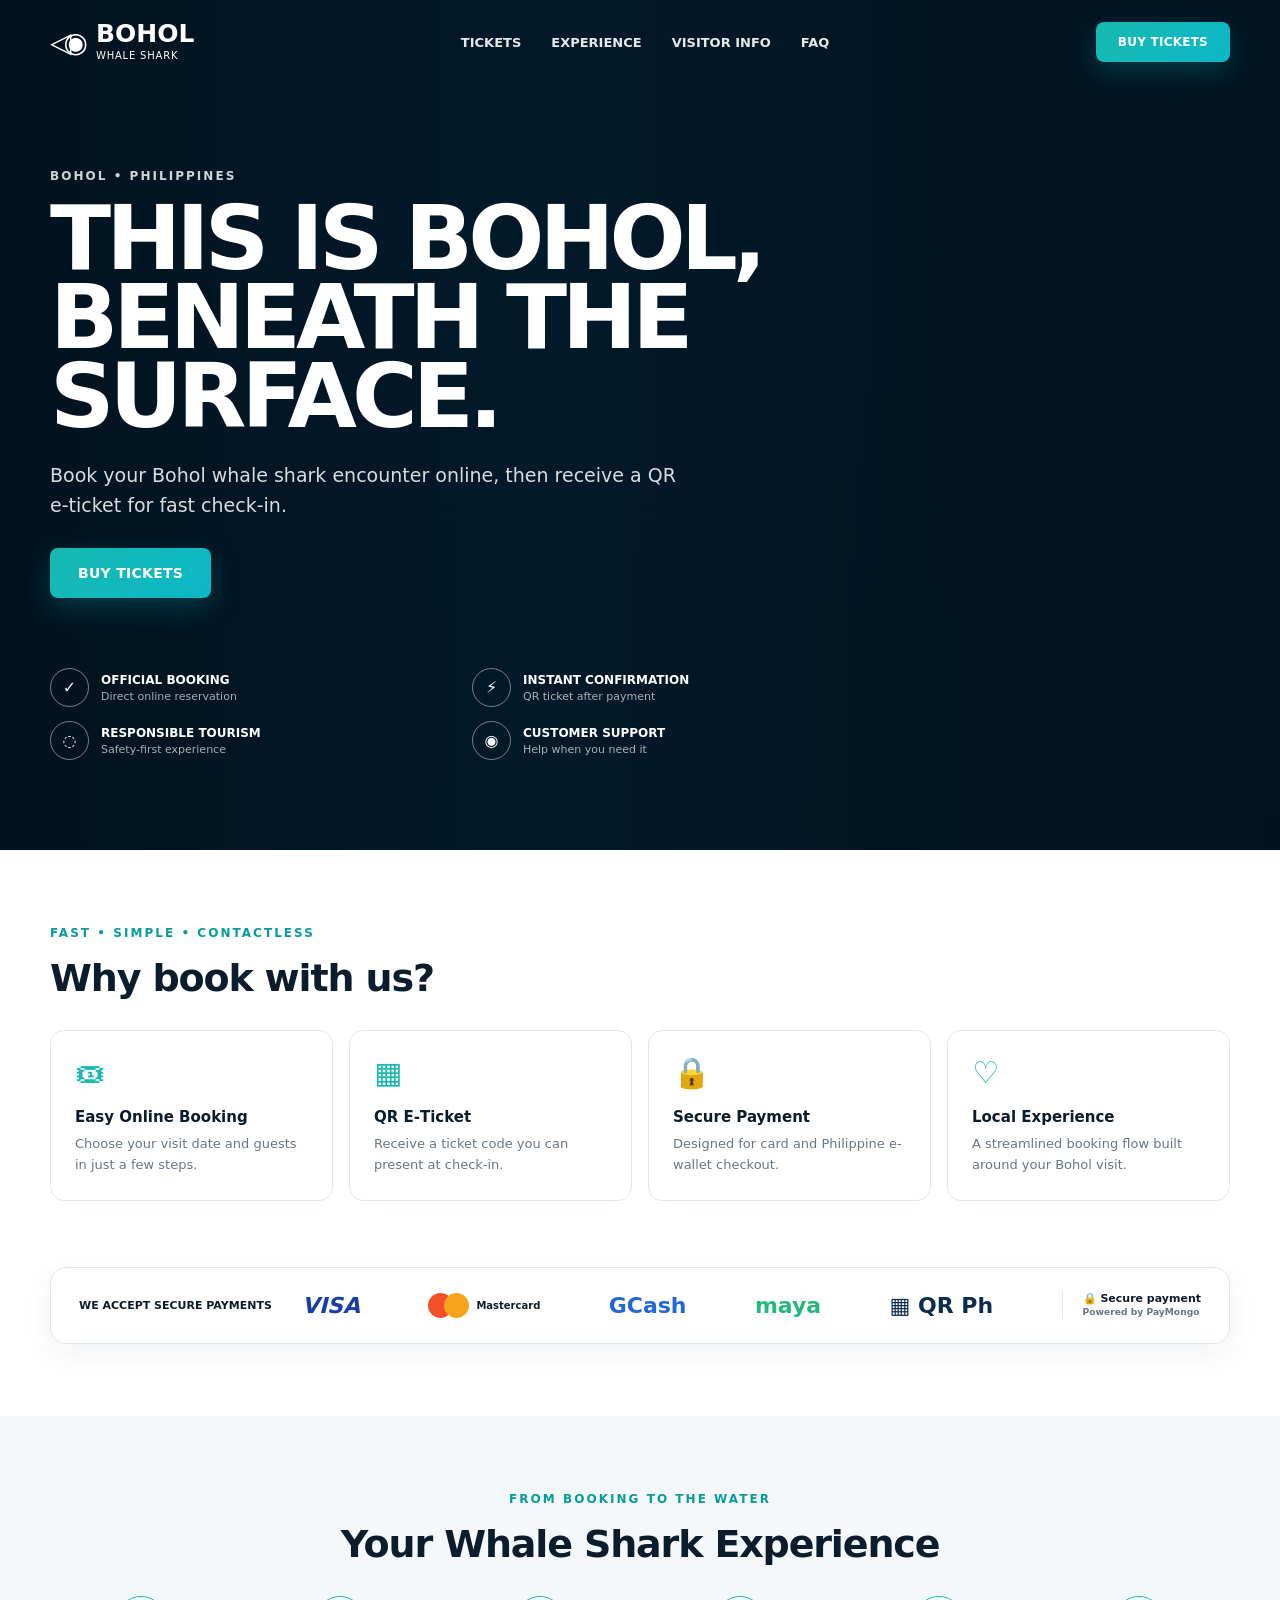
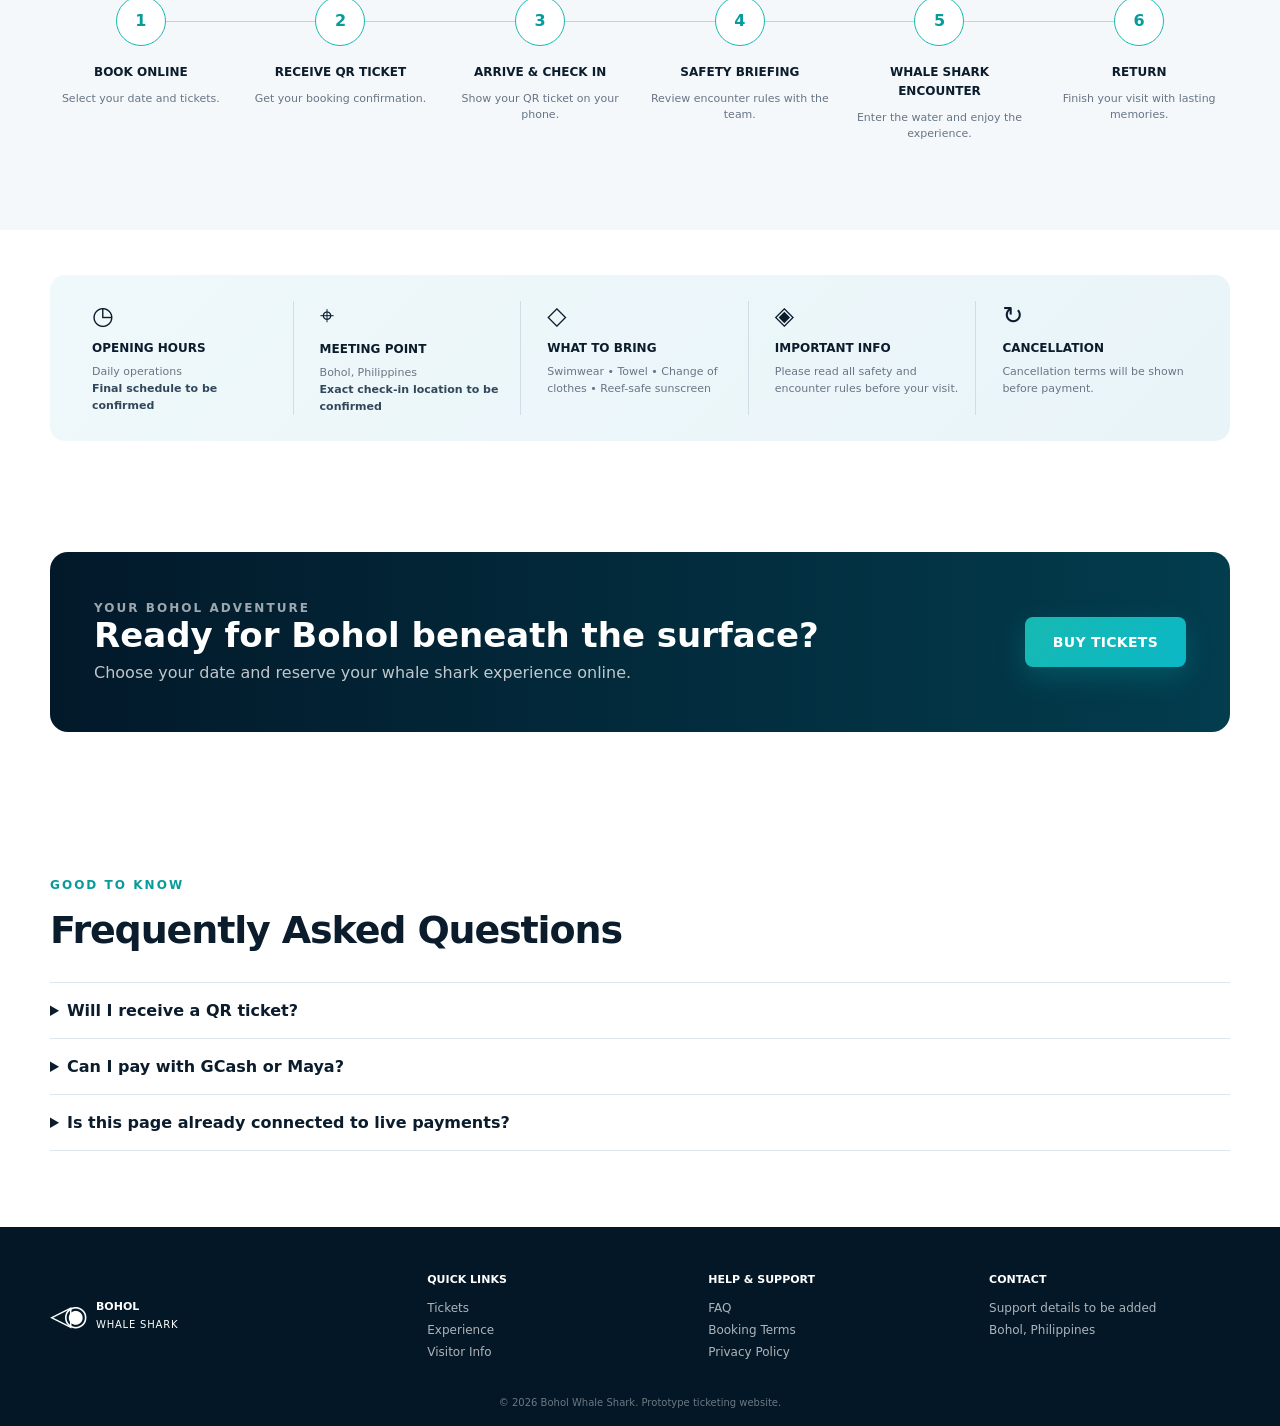
==== commit 052e0156: "Add files via upload" ====
--- a/index.html
+++ b/index.html
@@ -21,20 +21,20 @@
         <span><strong>BOHOL</strong><small>WHALE SHARK</small></span>
       </a>
       <div class="nav-links">
-        <a href="#tickets">Tickets</a>
+        <a href="tickets.html">Tickets</a>
         <a href="#experience">Experience</a>
         <a href="#visitor-info">Visitor Info</a>
         <a href="#faq">FAQ</a>
       </div>
-      <a class="btn btn-small" href="#tickets">Buy Tickets</a>
+      <a class="btn btn-small" href="tickets.html">Buy Tickets</a>
     </nav>
 
-    <div class="hero-grid shell">
+    <div class="hero-grid shell hero-grid-home">
       <section class="hero-copy" aria-labelledby="hero-title">
         <p class="eyebrow">BOHOL • PHILIPPINES</p>
-        <h1 id="hero-title">SWIM WITH THE<br><span>GENTLE GIANTS</span></h1>
-        <p class="hero-sub">A simple, secure online booking experience for Bohol whale shark encounters.</p>
-        <a class="btn btn-large" href="#tickets">Buy Tickets</a>
+        <h1 id="hero-title">THIS IS BOHOL,<br><span>BENEATH THE SURFACE.</span></h1>
+        <p class="hero-sub">Book your Bohol whale shark encounter online, then receive a QR e-ticket for fast check-in.</p>
+        <a class="btn btn-large" href="tickets.html">Buy Tickets</a>
 
         <div class="trust-row" aria-label="Booking benefits">
           <div><span class="trust-icon">✓</span><p><strong>Official Booking</strong><small>Direct online reservation</small></p></div>
@@ -44,83 +44,7 @@
         </div>
       </section>
 
-      <aside class="booking-card" id="tickets" aria-labelledby="booking-title">
-        <div class="booking-head">
-          <span class="step-badge">BOOK</span>
-          <h2 id="booking-title">Book Your Experience</h2>
-        </div>
 
-        <div class="field-group">
-          <label for="visit-date"><span class="num">1</span> Select date</label>
-          <input id="visit-date" type="date" />
-        </div>
-
-        <div class="field-group">
-          <div class="field-label"><span><span class="num">2</span> Choose your tickets</span></div>
-          <div class="ticket-row" data-ticket="adult" data-price="2500">
-            <div>
-              <strong>Whale Shark Experience</strong>
-              <small>Adult (13+ years) • Boat • Guide • Gear</small>
-              <b>₱2,500</b>
-            </div>
-            <div class="qty-control" aria-label="Adult quantity">
-              <button type="button" data-action="minus" aria-label="Decrease adults">−</button>
-              <span data-qty>2</span>
-              <button type="button" data-action="plus" aria-label="Increase adults">+</button>
-            </div>
-          </div>
-
-          <div class="ticket-row" data-ticket="child" data-price="1500">
-            <div>
-              <strong>Child</strong>
-              <small>6–11 years old</small>
-              <b>₱1,500</b>
-            </div>
-            <div class="qty-control" aria-label="Child quantity">
-              <button type="button" data-action="minus" aria-label="Decrease children">−</button>
-              <span data-qty>0</span>
-              <button type="button" data-action="plus" aria-label="Increase children">+</button>
-            </div>
-          </div>
-
-          <div class="ticket-row" data-ticket="observer" data-price="1000">
-            <div>
-              <strong>Observer / Non-swimmer</strong>
-              <small>Boat experience only</small>
-              <b>₱1,000</b>
-            </div>
-            <div class="qty-control" aria-label="Observer quantity">
-              <button type="button" data-action="minus" aria-label="Decrease observers">−</button>
-              <span data-qty>0</span>
-              <button type="button" data-action="plus" aria-label="Increase observers">+</button>
-            </div>
-          </div>
-        </div>
-
-        <div class="summary-box">
-          <div>
-            <span>Your booking</span>
-            <strong id="summary-date">Select a date</strong>
-          </div>
-          <div class="summary-total">
-            <span>Total</span>
-            <strong id="total-price">₱5,000</strong>
-          </div>
-        </div>
-
-        <div class="field-group payment-select">
-          <label><span class="num">3</span> Payment method</label>
-          <div class="pay-grid" role="radiogroup" aria-label="Payment method">
-            <button class="pay-option active" type="button" data-pay="Card">VISA / MC</button>
-            <button class="pay-option" type="button" data-pay="GCash">GCash</button>
-            <button class="pay-option" type="button" data-pay="Maya">maya</button>
-            <button class="pay-option" type="button" data-pay="QR Ph">QR Ph</button>
-          </div>
-        </div>
-
-        <button id="checkout-btn" class="btn checkout" type="button">Continue to Payment</button>
-        <p class="secure-note">🔒 Secure payment • PayMongo-ready checkout</p>
-      </aside>
     </div>
   </header>
 
@@ -180,10 +104,10 @@
     <section class="cta shell">
       <div>
         <p class="eyebrow">YOUR BOHOL ADVENTURE</p>
-        <h2>Ready to meet the giants?</h2>
+        <h2>Ready for Bohol beneath the surface?</h2>
         <p>Choose your date and reserve your whale shark experience online.</p>
       </div>
-      <a class="btn btn-large" href="#tickets">Buy Tickets</a>
+      <a class="btn btn-large" href="tickets.html">Buy Tickets</a>
     </section>
 
     <section class="faq shell section" id="faq">
@@ -197,33 +121,13 @@
   <footer>
     <div class="shell footer-grid">
       <div class="brand footer-brand"><span class="brand-mark">◁◉</span><span><strong>BOHOL</strong><small>WHALE SHARK</small></span></div>
-      <div><strong>Quick Links</strong><a href="#tickets">Tickets</a><a href="#experience">Experience</a><a href="#visitor-info">Visitor Info</a></div>
+      <div><strong>Quick Links</strong><a href="tickets.html">Tickets</a><a href="#experience">Experience</a><a href="#visitor-info">Visitor Info</a></div>
       <div><strong>Help & Support</strong><a href="#faq">FAQ</a><a href="#">Booking Terms</a><a href="#">Privacy Policy</a></div>
       <div><strong>Contact</strong><span>Support details to be added</span><span>Bohol, Philippines</span></div>
     </div>
     <p class="copyright">© 2026 Bohol Whale Shark. Prototype ticketing website.</p>
   </footer>
 
-  <dialog id="ticket-dialog" class="ticket-dialog">
-    <button class="dialog-close" id="dialog-close" aria-label="Close">×</button>
-    <div class="confirm-icon">✓</div>
-    <p class="eyebrow dark">BOOKING CONFIRMED</p>
-    <h2>Your QR ticket is ready</h2>
-    <p class="dialog-copy">Demo confirmation for the website prototype.</p>
-    <div class="e-ticket">
-      <div class="ticket-meta">
-        <small>BOOKING ID</small><strong id="booking-id">BWS-DEMO</strong>
-        <small>DATE</small><strong id="ticket-date">—</strong>
-        <small>GUESTS</small><strong id="ticket-guests">—</strong>
-        <small>PAYMENT</small><strong id="ticket-payment">—</strong>
-        <small>TOTAL</small><strong id="ticket-total">—</strong>
-      </div>
-      <canvas id="qr-canvas" width="180" height="180" aria-label="Demo QR ticket visual"></canvas>
-    </div>
-    <p class="demo-warning">Prototype only — production QR codes must be generated and validated against a server-side booking record.</p>
-    <button class="btn checkout" id="done-btn" type="button">Done</button>
-  </dialog>
 
-  <script src="script.js"></script>
 </body>
 </html>
--- a/styles.css
+++ b/styles.css
@@ -23,3 +23,8 @@
 .ticket-dialog{border:0;border-radius:20px;padding:28px;width:min(520px,calc(100% - 30px));box-shadow:0 30px 80px rgba(0,0,0,.35)}.ticket-dialog::backdrop{background:rgba(0,14,24,.78);backdrop-filter:blur(4px)}.dialog-close{position:absolute;right:18px;top:14px;border:0;background:none;font-size:28px;cursor:pointer}.confirm-icon{width:48px;height:48px;border-radius:50%;display:grid;place-items:center;background:#ddf8ee;color:#0b9c6b;font-size:25px;font-weight:900}.ticket-dialog h2{font-size:30px;margin:5px 0}.dialog-copy{color:var(--muted);font-size:13px}.e-ticket{display:grid;grid-template-columns:1fr 180px;gap:20px;border:1px solid var(--line);border-radius:14px;padding:18px;margin:20px 0;background:var(--soft)}.ticket-meta small,.ticket-meta strong{display:block}.ticket-meta small{font-size:9px;color:var(--muted);font-weight:800;margin-top:10px}.ticket-meta small:first-child{margin-top:0}.ticket-meta strong{font-size:13px;margin-top:2px}#qr-canvas{width:180px;height:180px;background:#fff;border-radius:8px}.demo-warning{font-size:10px;color:#8a5960;background:#fff5f5;padding:10px;border-radius:8px}
 @media (max-width:980px){.nav-links{display:none}.hero{min-height:auto}.hero-grid{grid-template-columns:1fr;padding-top:20px}.hero-copy{padding-top:30px}.booking-card{position:relative;top:auto;max-width:620px}.trust-row{margin-top:40px}.feature-grid{grid-template-columns:repeat(2,1fr)}.payment-logos{flex-wrap:wrap;justify-content:flex-start}.timeline{grid-template-columns:repeat(3,1fr);row-gap:35px}.timeline:before{display:none}.info-grid{grid-template-columns:repeat(2,1fr)}.info-grid article{border-right:0;border-bottom:1px solid #cfdee5;padding:16px}.footer-grid{grid-template-columns:repeat(2,1fr)}}
 @media (max-width:620px){.shell{width:min(100% - 24px,1180px)}.nav{padding:15px 0}.brand strong{font-size:21px}.nav>.btn{display:none}.hero-grid{gap:28px;padding-bottom:35px}.hero-copy{padding-top:38px}.hero h1{font-size:52px}.hero-sub{font-size:16px}.trust-row{grid-template-columns:1fr 1fr;gap:18px 10px}.trust-row small{display:none}.booking-card{padding:17px}.feature-grid{grid-template-columns:1fr}.payments{display:block}.payment-logos{gap:18px;margin-top:16px}.timeline{grid-template-columns:repeat(2,1fr)}.info-grid{grid-template-columns:1fr}.cta{padding:28px;display:block}.cta .btn{margin-top:22px}.footer-grid{grid-template-columns:1fr}.e-ticket{grid-template-columns:1fr;justify-items:center}.ticket-meta{width:100%}.section{padding:55px 0}.section-heading h2{font-size:31px}}
+
+/* Hybrid home + dedicated ticketing page */
+.hero-grid-home{grid-template-columns:minmax(0,820px);align-items:center;min-height:690px}.hero-grid-home .hero-copy{padding-top:20px}.hero-grid-home .hero-sub{max-width:640px}.hero-grid-home .trust-row{max-width:820px}.ticket-hero{position:relative;min-height:430px;color:#fff;overflow:hidden;background:var(--navy)}.ticket-intro{position:relative;z-index:2;padding:70px 0 95px}.ticket-intro h1{font-size:clamp(42px,5.5vw,74px);line-height:.95;letter-spacing:-.045em;margin:0 0 20px;max-width:800px}.ticket-intro p:last-child{max-width:650px;color:rgba(255,255,255,.82);font-size:17px;line-height:1.6}.ticket-main{padding:55px 0 85px}.booking-layout{display:grid;grid-template-columns:minmax(0,1fr) 430px;gap:70px;align-items:start}.ticket-benefits{padding:45px 0}.ticket-benefits h2{font-size:46px;letter-spacing:-.04em;margin:0 0 16px}.ticket-benefits>p:not(.eyebrow){max-width:620px;color:var(--muted);line-height:1.75}.mini-benefits{display:grid;gap:14px;margin:32px 0}.mini-benefits>div{display:grid;grid-template-columns:44px 1fr;column-gap:14px;align-items:center;border-bottom:1px solid var(--line);padding:0 0 14px}.mini-benefits span{grid-row:1/3;display:grid;place-items:center;width:40px;height:40px;border-radius:50%;background:#e9faf8;color:var(--teal2);font-weight:900}.mini-benefits strong{font-size:14px}.mini-benefits small{color:var(--muted);font-size:12px}.back-link{display:inline-block;margin-top:8px;color:var(--teal2);font-weight:800;font-size:13px}.booking-card-page{position:relative;top:auto;margin-top:-105px;z-index:5}.ticket-payments{margin-top:55px}.active-ticket{box-shadow:0 0 0 1px rgba(255,255,255,.15),0 10px 28px rgba(13,181,181,.24)}
+@media (max-width:980px){.hero-grid-home{min-height:600px}.booking-layout{grid-template-columns:1fr;gap:20px}.booking-card-page{margin-top:-70px;max-width:none;order:-1}.ticket-benefits{padding:25px 0}.ticket-main{padding-top:0}.ticket-intro{padding-bottom:115px}}
+@media (max-width:620px){.hero-grid-home{min-height:560px}.ticket-hero{min-height:370px}.ticket-intro{padding:55px 0 105px}.ticket-intro h1{font-size:43px}.ticket-benefits h2{font-size:34px}.booking-card-page{margin-top:-65px}.ticket-payments{margin-top:25px}}
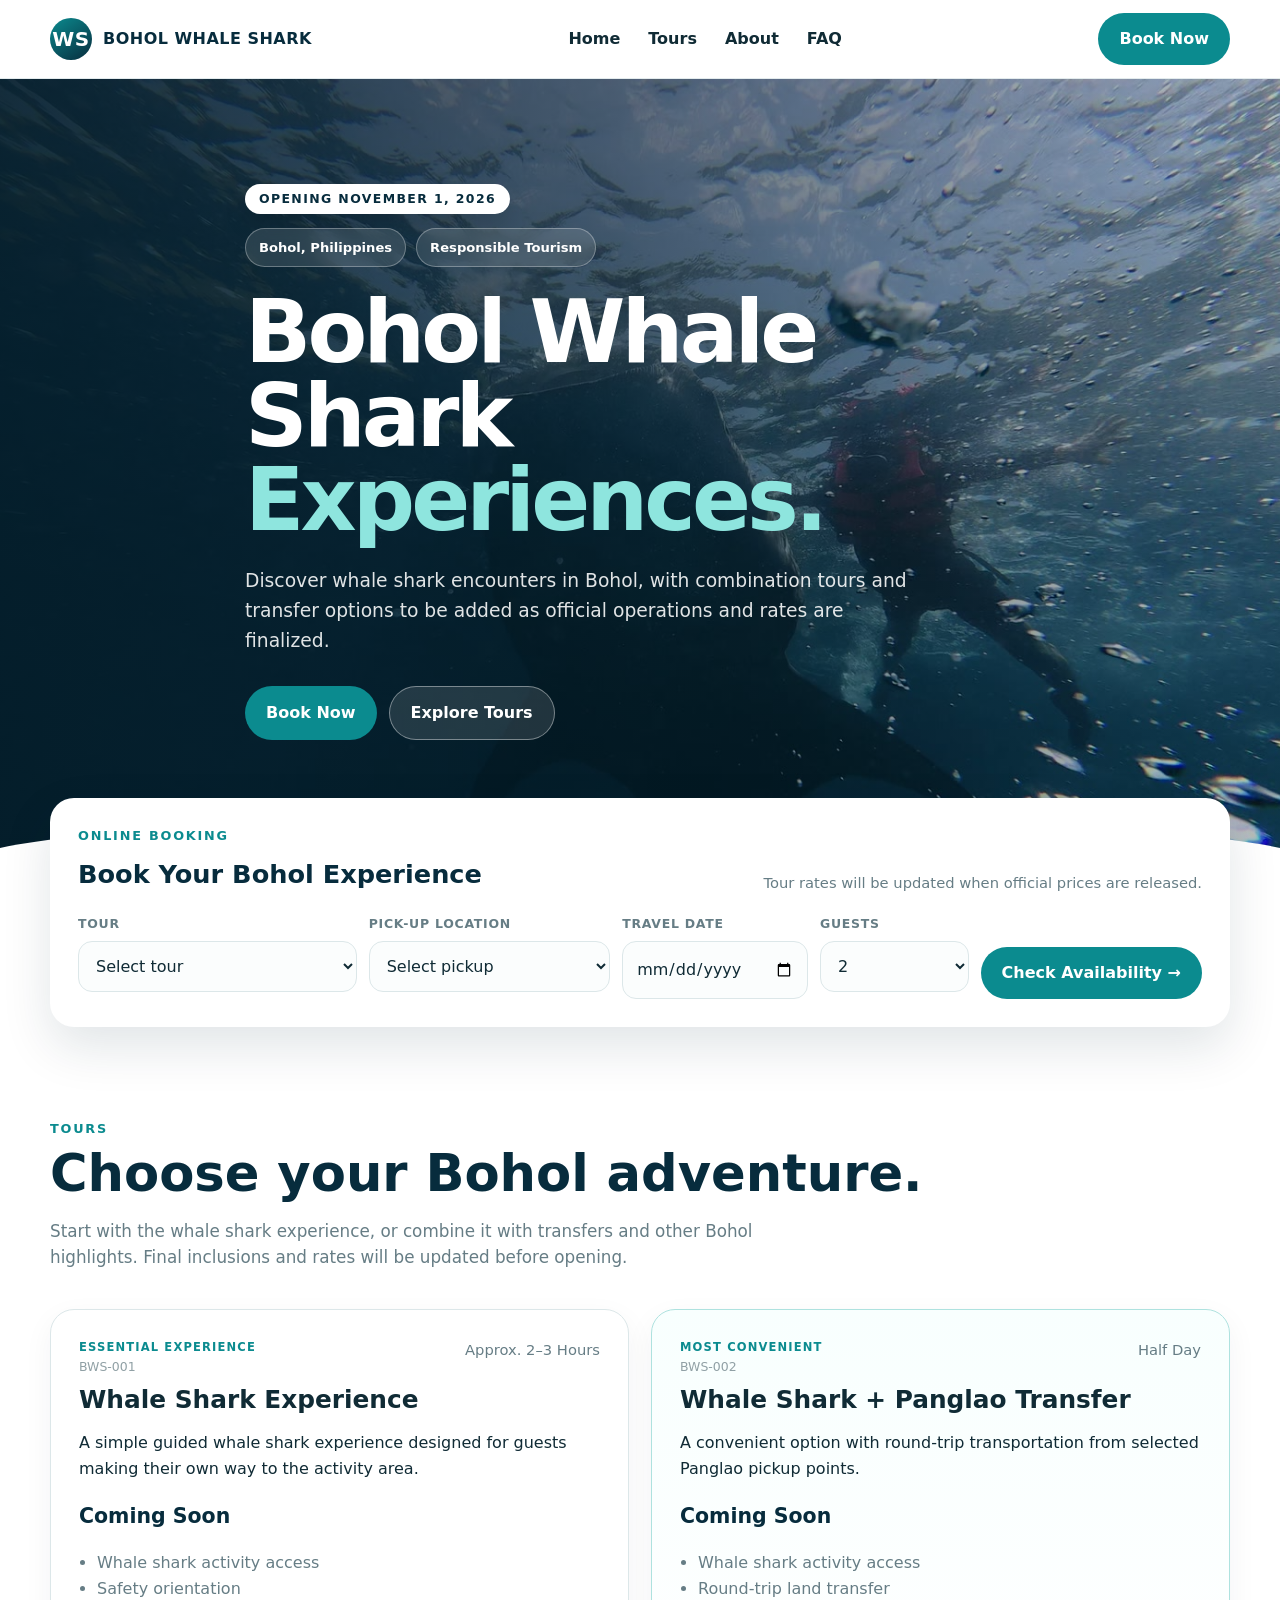
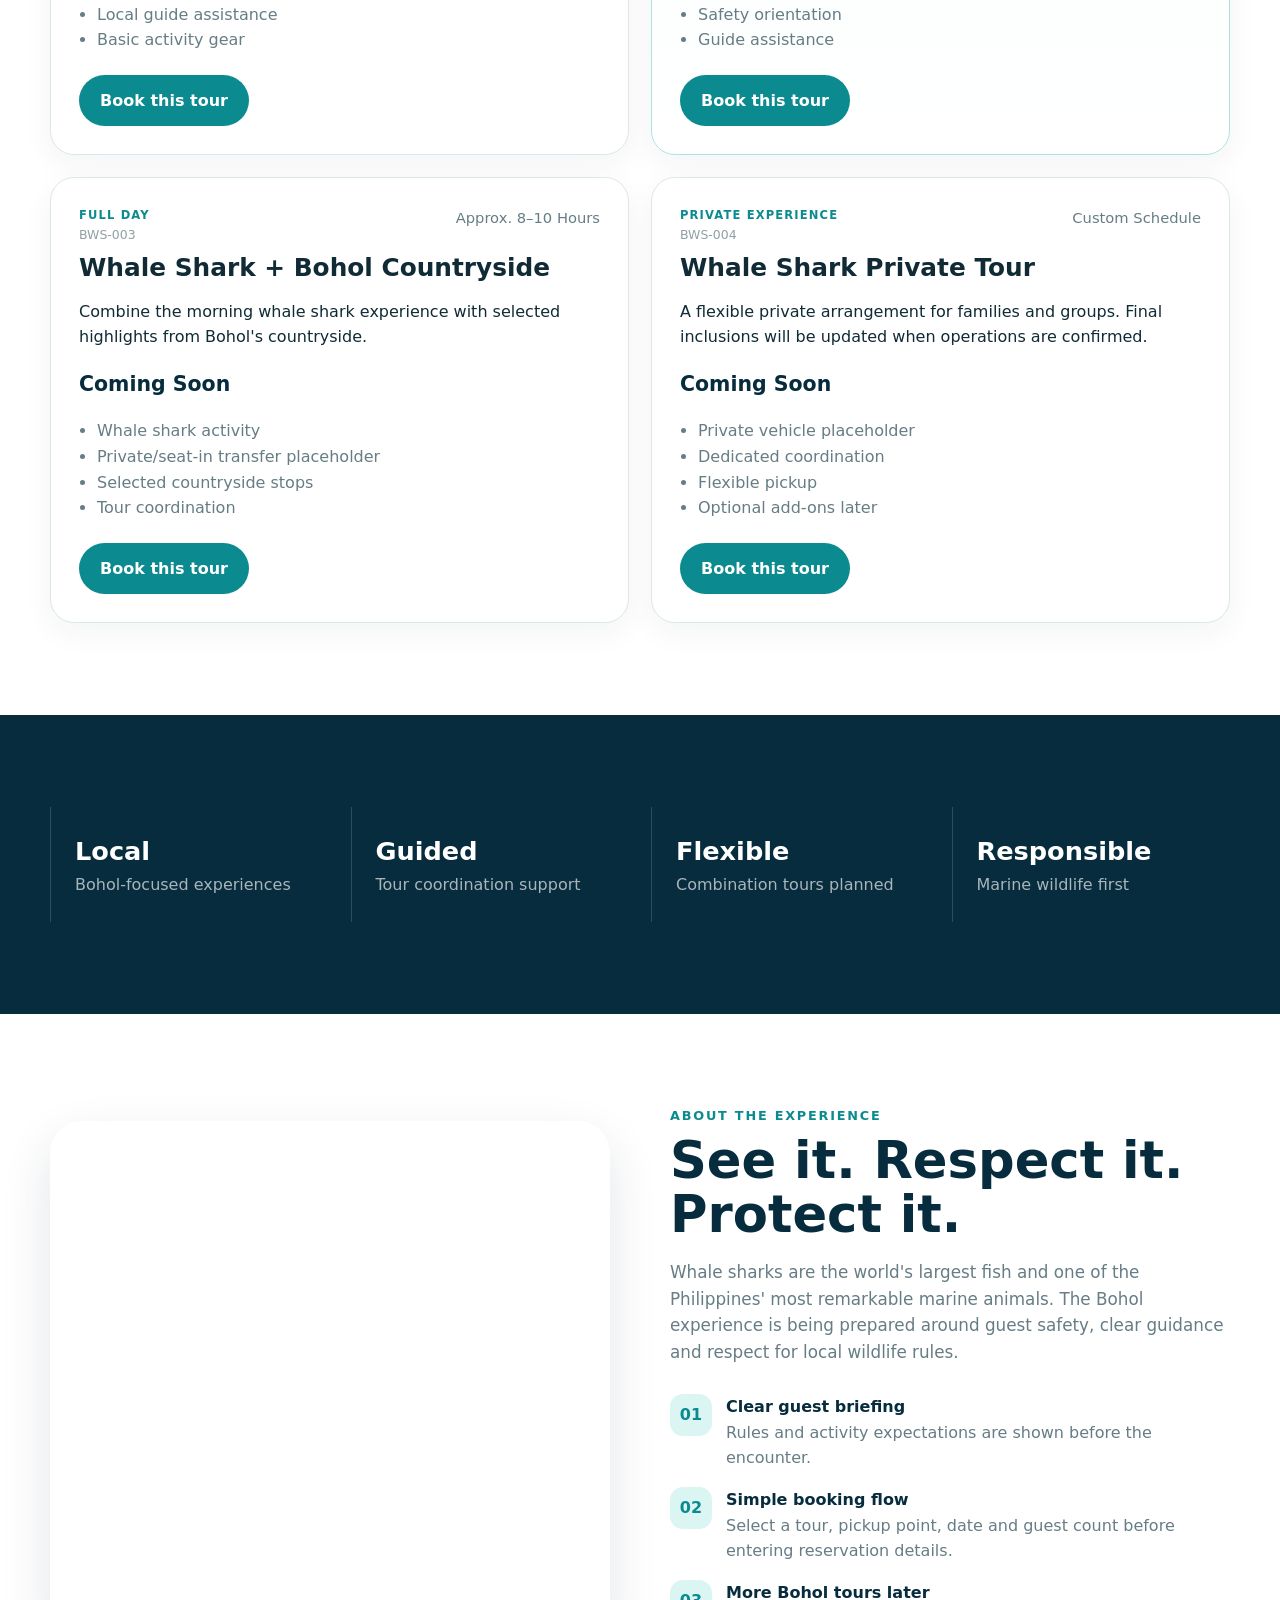
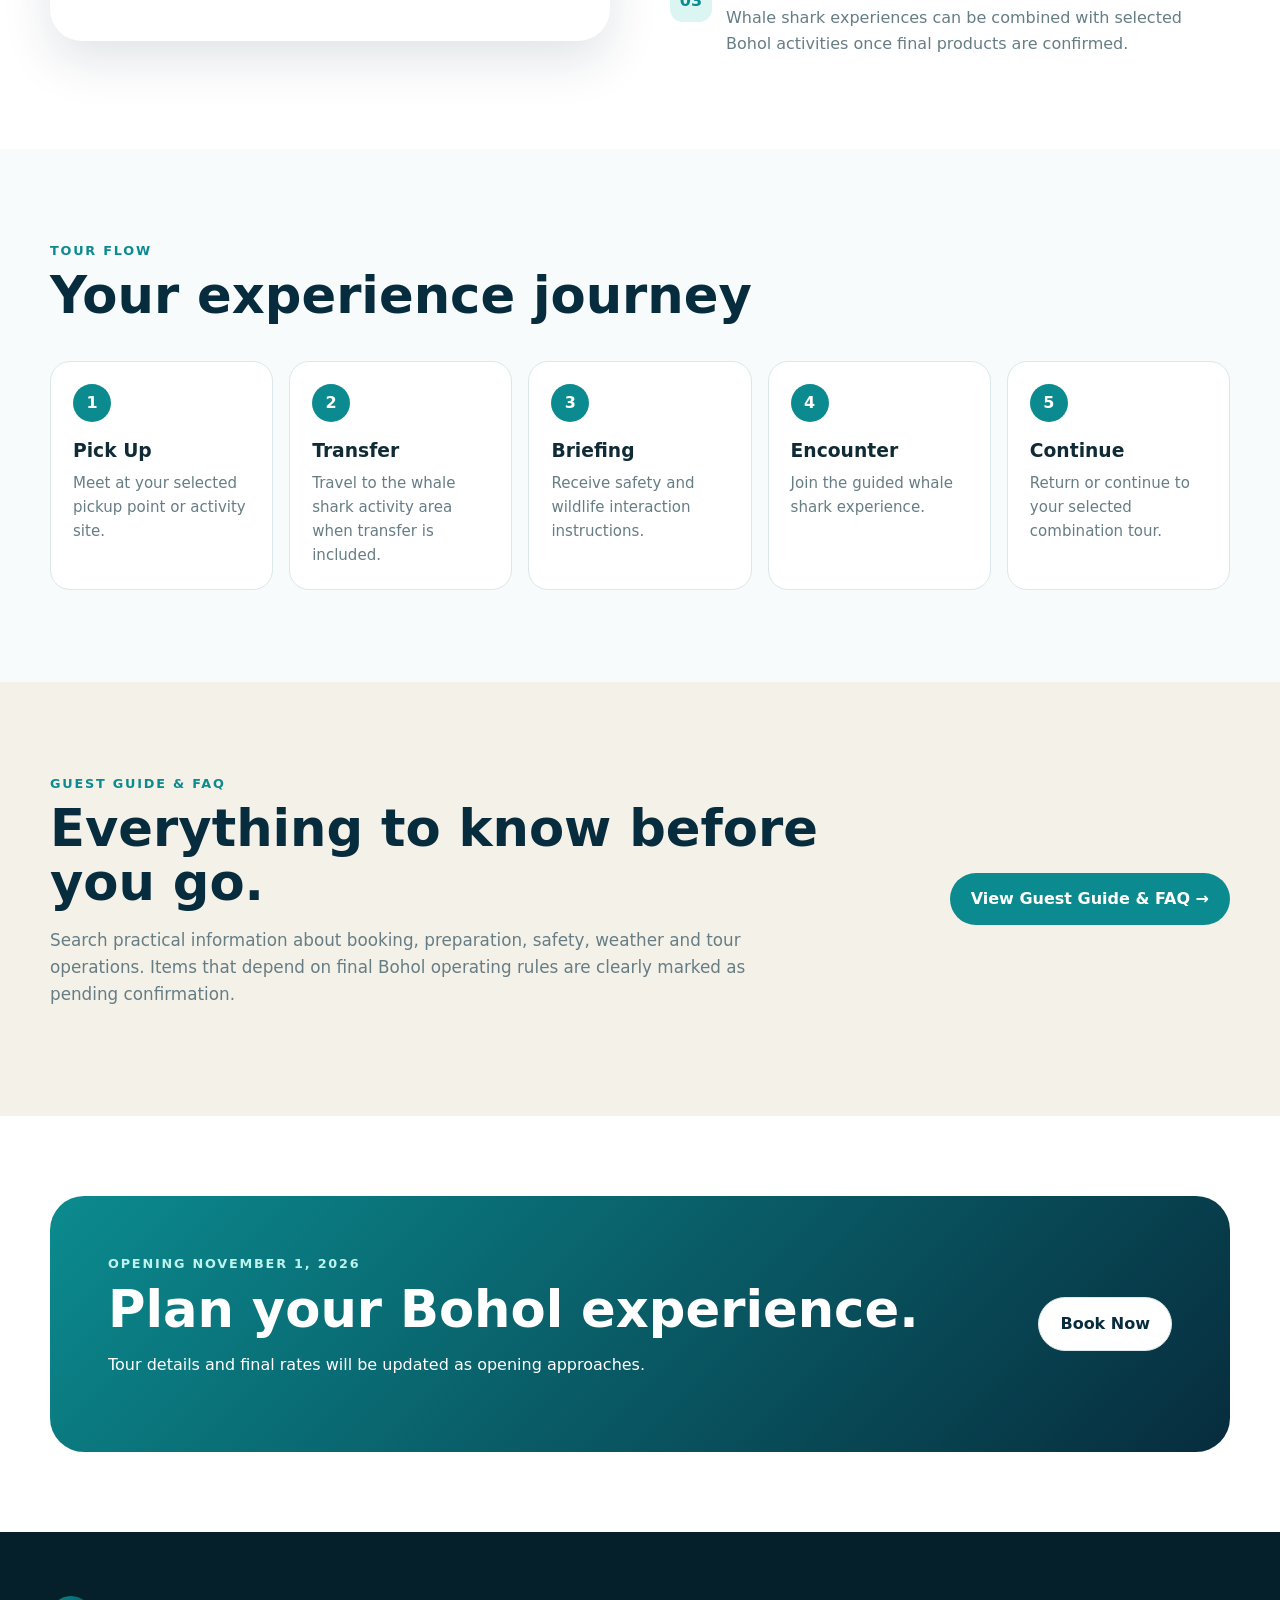
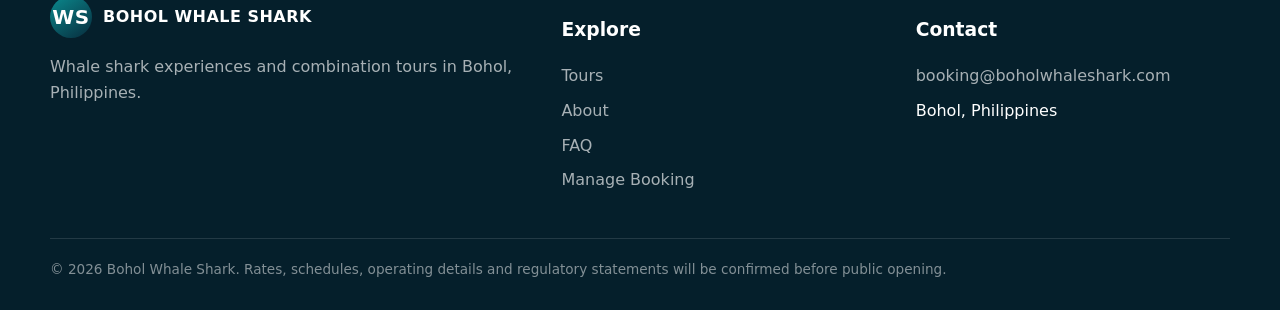
==== commit df66bf3a: "Add files via upload" ====
--- a/index.html
+++ b/index.html
@@ -1,133 +1,137 @@
 <!doctype html>
 <html lang="en">
 <head>
-  <meta charset="utf-8" />
-  <meta name="viewport" content="width=device-width, initial-scale=1" />
-  <meta name="theme-color" content="#031726" />
-  <title>Bohol Whale Shark | Official Online Booking</title>
-  <meta name="description" content="Book your Bohol whale shark encounter online. Choose your date, ticket type, and secure payment method, then receive a QR e-ticket." />
-  <link rel="stylesheet" href="styles.css" />
+  <meta charset="utf-8">
+  <meta name="viewport" content="width=device-width,initial-scale=1">
+  <title>Bohol Whale Shark Tours | Whale Shark Experiences in Bohol</title>
+  <meta name="description" content="Explore Bohol whale shark tours and future combination tours. Opening November 1, 2026. Tour details and rates will be updated as operations are finalized.">
+  <link rel="icon" href="favicon.svg">
+  <link rel="stylesheet" href="css/style.css">
 </head>
 <body>
-  <header class="hero" id="home">
-    <video class="hero-video" autoplay muted loop playsinline preload="metadata" poster="">
-      <source src="assets/bohol-whaleshark-hero-720p.mp4" type="video/mp4" />
+<header class="topbar">
+  <div class="container nav">
+    <a class="brand" href="#home"><span class="brand-mark">WS</span><span>BOHOL WHALE SHARK</span></a>
+    <nav class="nav-links" aria-label="Main navigation">
+      <a href="#home">Home</a>
+      <a href="#tours">Tours</a>
+      <a href="#about">About</a>
+      <a href="faq.html">FAQ</a>
+    </nav>
+    <a class="nav-cta" href="#book">Book Now</a>
+    <button class="menu-btn" aria-label="Open navigation menu">☰</button>
+  </div>
+</header>
+
+<main>
+  <section class="hero" id="home">
+    <video class="hero-video" autoplay muted loop playsinline preload="metadata" poster="assets/bohol-whaleshark-poster.jpg" aria-hidden="true">
+      <source src="assets/bohol-whaleshark-hero-720p.mp4" type="video/mp4">
     </video>
     <div class="hero-overlay"></div>
+    <div class="container hero-inner">
+      <div class="opening-banner">OPENING NOVEMBER 1, 2026</div>
+      <div class="pill-row"><span class="pill">Bohol, Philippines</span><span class="pill">Responsible Tourism</span></div>
+      <h1>Bohol Whale Shark<br><span>Experiences.</span></h1>
+      <p>Discover whale shark encounters in Bohol, with combination tours and transfer options to be added as official operations and rates are finalized.</p>
+      <div class="hero-actions">
+        <a class="btn btn-primary" href="#book">Book Now</a>
+        <a class="btn btn-secondary" href="#tours">Explore Tours</a>
+      </div>
+    </div>
+  </section>
 
-    <nav class="nav shell" aria-label="Main navigation">
-      <a class="brand" href="#home" aria-label="Bohol Whale Shark home">
-        <span class="brand-mark" aria-hidden="true">◁◉</span>
-        <span><strong>BOHOL</strong><small>WHALE SHARK</small></span>
-      </a>
-      <div class="nav-links">
-        <a href="tickets.html">Tickets</a>
-        <a href="#experience">Experience</a>
-        <a href="#visitor-info">Visitor Info</a>
-        <a href="#faq">FAQ</a>
+  <section class="booking-wrap" id="book">
+    <div class="container">
+      <div class="booking-card">
+        <div class="booking-head">
+          <div><p class="section-kicker">Online booking</p><h2>Book Your Bohol Experience</h2></div>
+          <span>Tour rates will be updated when official prices are released.</span>
+        </div>
+        <form class="booking-grid" id="quickBooking">
+          <div class="field"><label>Tour</label><select id="package" name="package" required></select></div>
+          <div class="field"><label>Pick-up location</label><select id="pickup" name="pickup" required></select></div>
+          <div class="field"><label>Travel date</label><input id="date" name="date" type="date" required></div>
+          <div class="field"><label>Guests</label><select name="guests"><option>1</option><option selected>2</option><option>3</option><option>4</option><option>5</option><option>6</option><option>7</option><option>8</option><option>9</option><option>10</option></select></div>
+          <button class="btn btn-primary" type="submit">Check Availability →</button>
+        </form>
       </div>
-      <a class="btn btn-small" href="tickets.html">Buy Tickets</a>
-    </nav>
+    </div>
+  </section>
 
-    <div class="hero-grid shell hero-grid-home">
-      <section class="hero-copy" aria-labelledby="hero-title">
-        <p class="eyebrow">BOHOL • PHILIPPINES</p>
-        <h1 id="hero-title">THIS IS BOHOL,<br><span>BENEATH THE SURFACE.</span></h1>
-        <p class="hero-sub">Book your Bohol whale shark encounter online, then receive a QR e-ticket for fast check-in.</p>
-        <a class="btn btn-large" href="tickets.html">Buy Tickets</a>
+  <section class="section" id="tours">
+    <div class="container">
+      <p class="section-kicker">Tours</p>
+      <h2 class="section-title">Choose your Bohol adventure.</h2>
+      <p class="section-copy">Start with the whale shark experience, or combine it with transfers and other Bohol highlights. Final inclusions and rates will be updated before opening.</p>
+      <div class="cards" id="packageCards"></div>
+    </div>
+  </section>
 
-        <div class="trust-row" aria-label="Booking benefits">
-          <div><span class="trust-icon">✓</span><p><strong>Official Booking</strong><small>Direct online reservation</small></p></div>
-          <div><span class="trust-icon">⚡</span><p><strong>Instant Confirmation</strong><small>QR ticket after payment</small></p></div>
-          <div><span class="trust-icon">◌</span><p><strong>Responsible Tourism</strong><small>Safety-first experience</small></p></div>
-          <div><span class="trust-icon">◉</span><p><strong>Customer Support</strong><small>Help when you need it</small></p></div>
-        </div>
-      </section>
+  <section class="section stats">
+    <div class="container stats-grid">
+      <div class="stat"><strong>Local</strong><span>Bohol-focused experiences</span></div>
+      <div class="stat"><strong>Guided</strong><span>Tour coordination support</span></div>
+      <div class="stat"><strong>Flexible</strong><span>Combination tours planned</span></div>
+      <div class="stat"><strong>Responsible</strong><span>Marine wildlife first</span></div>
+    </div>
+  </section>
 
-
-    </div>
-  </header>
-
-  <main>
-    <section class="why shell section">
-      <div class="section-heading">
-        <p class="eyebrow dark">FAST • SIMPLE • CONTACTLESS</p>
-        <h2>Why book with us?</h2>
-      </div>
-      <div class="feature-grid">
-        <article><span>🎟</span><h3>Easy Online Booking</h3><p>Choose your visit date and guests in just a few steps.</p></article>
-        <article><span>▦</span><h3>QR E‑Ticket</h3><p>Receive a ticket code you can present at check-in.</p></article>
-        <article><span>🔒</span><h3>Secure Payment</h3><p>Designed for card and Philippine e-wallet checkout.</p></article>
-        <article><span>♡</span><h3>Local Experience</h3><p>A streamlined booking flow built around your Bohol visit.</p></article>
-      </div>
-    </section>
-
-    <section class="payments shell" aria-labelledby="payments-title">
-      <p id="payments-title">We accept secure payments</p>
-      <div class="payment-logos" aria-label="Accepted payment methods">
-        <span class="visa">VISA</span>
-        <span class="mastercard"><i></i><i></i><b>Mastercard</b></span>
-        <span class="gcash">GCash</span>
-        <span class="maya">maya</span>
-        <span class="qrph">▦ QR Ph</span>
-        <span class="powered">🔒 Secure payment<br><small>Powered by PayMongo</small></span>
-      </div>
-    </section>
-
-    <section class="experience section" id="experience">
-      <div class="shell">
-        <div class="section-heading center">
-          <p class="eyebrow dark">FROM BOOKING TO THE WATER</p>
-          <h2>Your Whale Shark Experience</h2>
-        </div>
-        <div class="timeline">
-          <article><span>1</span><b>Book Online</b><p>Select your date and tickets.</p></article>
-          <article><span>2</span><b>Receive QR Ticket</b><p>Get your booking confirmation.</p></article>
-          <article><span>3</span><b>Arrive & Check In</b><p>Show your QR ticket on your phone.</p></article>
-          <article><span>4</span><b>Safety Briefing</b><p>Review encounter rules with the team.</p></article>
-          <article><span>5</span><b>Whale Shark Encounter</b><p>Enter the water and enjoy the experience.</p></article>
-          <article><span>6</span><b>Return</b><p>Finish your visit with lasting memories.</p></article>
+  <section class="section" id="about">
+    <div class="container split">
+      <div class="photo" role="img" aria-label="Whale shark underwater"></div>
+      <div>
+        <p class="section-kicker">About the experience</p>
+        <h2 class="section-title">See it. Respect it. Protect it.</h2>
+        <p class="section-copy">Whale sharks are the world's largest fish and one of the Philippines' most remarkable marine animals. The Bohol experience is being prepared around guest safety, clear guidance and respect for local wildlife rules.</p>
+        <div class="feature-list">
+          <div class="feature"><div class="feature-icon">01</div><div><strong>Clear guest briefing</strong><span>Rules and activity expectations are shown before the encounter.</span></div></div>
+          <div class="feature"><div class="feature-icon">02</div><div><strong>Simple booking flow</strong><span>Select a tour, pickup point, date and guest count before entering reservation details.</span></div></div>
+          <div class="feature"><div class="feature-icon">03</div><div><strong>More Bohol tours later</strong><span>Whale shark experiences can be combined with selected Bohol activities once final products are confirmed.</span></div></div>
         </div>
       </div>
-    </section>
+    </div>
+  </section>
 
-    <section class="info-section section" id="visitor-info">
-      <div class="shell info-grid">
-        <article><span>◷</span><h3>Opening Hours</h3><p>Daily operations<br><strong>Final schedule to be confirmed</strong></p></article>
-        <article><span>⌖</span><h3>Meeting Point</h3><p>Bohol, Philippines<br><strong>Exact check-in location to be confirmed</strong></p></article>
-        <article><span>◇</span><h3>What to Bring</h3><p>Swimwear • Towel • Change of clothes • Reef-safe sunscreen</p></article>
-        <article><span>◈</span><h3>Important Info</h3><p>Please read all safety and encounter rules before your visit.</p></article>
-        <article><span>↻</span><h3>Cancellation</h3><p>Cancellation terms will be shown before payment.</p></article>
+  <section class="section journey">
+    <div class="container">
+      <p class="section-kicker">Tour flow</p>
+      <h2 class="section-title">Your experience journey</h2>
+      <div class="steps">
+        <div class="step"><div class="step-num">1</div><h3>Pick Up</h3><p>Meet at your selected pickup point or activity site.</p></div>
+        <div class="step"><div class="step-num">2</div><h3>Transfer</h3><p>Travel to the whale shark activity area when transfer is included.</p></div>
+        <div class="step"><div class="step-num">3</div><h3>Briefing</h3><p>Receive safety and wildlife interaction instructions.</p></div>
+        <div class="step"><div class="step-num">4</div><h3>Encounter</h3><p>Join the guided whale shark experience.</p></div>
+        <div class="step"><div class="step-num">5</div><h3>Continue</h3><p>Return or continue to your selected combination tour.</p></div>
       </div>
-    </section>
+    </div>
+  </section>
 
-    <section class="cta shell">
+  <section class="section faq-preview">
+    <div class="container faq-preview-grid">
       <div>
-        <p class="eyebrow">YOUR BOHOL ADVENTURE</p>
-        <h2>Ready for Bohol beneath the surface?</h2>
-        <p>Choose your date and reserve your whale shark experience online.</p>
+        <p class="section-kicker">Guest Guide & FAQ</p>
+        <h2 class="section-title">Everything to know before you go.</h2>
+        <p class="section-copy">Search practical information about booking, preparation, safety, weather and tour operations. Items that depend on final Bohol operating rules are clearly marked as pending confirmation.</p>
       </div>
-      <a class="btn btn-large" href="tickets.html">Buy Tickets</a>
-    </section>
+      <a class="btn btn-primary" href="faq.html">View Guest Guide & FAQ →</a>
+    </div>
+  </section>
 
-    <section class="faq shell section" id="faq">
-      <div class="section-heading"><p class="eyebrow dark">GOOD TO KNOW</p><h2>Frequently Asked Questions</h2></div>
-      <details><summary>Will I receive a QR ticket?</summary><p>Yes. The production version is designed to issue a unique QR e-ticket after successful payment. This prototype shows the intended flow.</p></details>
-      <details><summary>Can I pay with GCash or Maya?</summary><p>The checkout layout supports GCash, Maya, cards, and QR Ph. Final payment methods depend on the methods enabled on the connected PayMongo account.</p></details>
-      <details><summary>Is this page already connected to live payments?</summary><p>No. This file is the working front-end prototype. Live PayMongo checkout, inventory limits, confirmation email, and QR validation require backend integration.</p></details>
-    </section>
-  </main>
+  <section class="cta-section">
+    <div class="container"><div class="cta-box"><div><p class="section-kicker" style="color:#bdf3ed">Opening November 1, 2026</p><h2>Plan your Bohol experience.</h2><p>Tour details and final rates will be updated as opening approaches.</p></div><a class="btn btn-secondary" href="#book">Book Now</a></div></div>
+  </section>
+</main>
 
-  <footer>
-    <div class="shell footer-grid">
-      <div class="brand footer-brand"><span class="brand-mark">◁◉</span><span><strong>BOHOL</strong><small>WHALE SHARK</small></span></div>
-      <div><strong>Quick Links</strong><a href="tickets.html">Tickets</a><a href="#experience">Experience</a><a href="#visitor-info">Visitor Info</a></div>
-      <div><strong>Help & Support</strong><a href="#faq">FAQ</a><a href="#">Booking Terms</a><a href="#">Privacy Policy</a></div>
-      <div><strong>Contact</strong><span>Support details to be added</span><span>Bohol, Philippines</span></div>
+<footer class="footer">
+  <div class="container">
+    <div class="footer-grid">
+      <div><a class="brand" href="#home" style="color:#fff"><span class="brand-mark">WS</span><span>BOHOL WHALE SHARK</span></a><p>Whale shark experiences and combination tours in Bohol, Philippines.</p></div>
+      <div><h3>Explore</h3><div class="footer-links"><a href="#tours">Tours</a><a href="#about">About</a><a href="faq.html">FAQ</a><a href="manage-booking.html">Manage Booking</a></div></div>
+      <div><h3>Contact</h3><div class="footer-links"><a href="mailto:booking@boholwhaleshark.com">booking@boholwhaleshark.com</a><span>Bohol, Philippines</span></div></div>
     </div>
-    <p class="copyright">© 2026 Bohol Whale Shark. Prototype ticketing website.</p>
-  </footer>
-
-
-</body>
-</html>
+    <div class="footer-bottom">© 2026 Bohol Whale Shark. Rates, schedules, operating details and regulatory statements will be confirmed before public opening.</div>
+  </div>
+</footer>
+<script src="js/config.js"></script><script src="js/main.js"></script>
+</body></html>
--- a/css/style.css
+++ b/css/style.css
@@ -0,0 +1,9 @@
+:root{--navy:#072c3d;--navy2:#0b3e53;--teal:#0b8b8f;--teal2:#13a7aa;--aqua:#daf5f2;--sand:#f4f1e8;--ink:#102b35;--muted:#667d85;--white:#fff;--line:#dce7e9;--shadow:0 20px 50px rgba(7,44,61,.12);--radius:24px;--max:1180px}
+*{box-sizing:border-box}html{scroll-behavior:smooth}body{margin:0;font-family:Inter,ui-sans-serif,system-ui,-apple-system,BlinkMacSystemFont,"Segoe UI",sans-serif;color:var(--ink);background:#fff;line-height:1.6}a{color:inherit;text-decoration:none}button,input,select,textarea{font:inherit}.container{width:min(var(--max),calc(100% - 40px));margin:auto}.section{padding:92px 0}.section-kicker{margin:0 0 8px;color:var(--teal);font-size:.8rem;font-weight:800;letter-spacing:.14em;text-transform:uppercase}.section-title{margin:0;font-size:clamp(2rem,4vw,3.35rem);line-height:1.05;color:var(--navy)}.section-copy{max-width:720px;color:var(--muted);font-size:1.05rem}.topbar{position:sticky;top:0;z-index:50;background:rgba(255,255,255,.92);backdrop-filter:blur(18px);border-bottom:1px solid rgba(220,231,233,.8)}.nav{height:78px;display:flex;align-items:center;justify-content:space-between;gap:24px}.brand{display:flex;align-items:center;gap:11px;font-weight:900;letter-spacing:.03em;color:var(--navy)}.brand-mark{width:42px;height:42px;border-radius:50%;display:grid;place-items:center;background:linear-gradient(145deg,var(--teal),var(--navy));color:#fff;font-size:20px}.nav-links{display:flex;align-items:center;gap:28px;font-weight:650}.nav-cta,.btn{display:inline-flex;align-items:center;justify-content:center;gap:8px;border:0;border-radius:999px;padding:13px 21px;font-weight:800;cursor:pointer;transition:.2s}.nav-cta,.btn-primary{color:#fff;background:var(--teal)}.btn-primary:hover,.nav-cta:hover{background:var(--navy)}.btn-secondary{background:#fff;color:var(--navy);border:1px solid var(--line)}.menu-btn{display:none;border:0;background:none;font-size:25px}.hero{min-height:720px;color:#fff;display:flex;align-items:center;position:relative;overflow:hidden;background:linear-gradient(90deg,rgba(4,34,47,.86),rgba(4,34,47,.42)),url('https://images.unsplash.com/photo-1544551763-46a013bb70d5?auto=format&fit=crop&w=2000&q=85') center/cover}.hero:after{content:"";position:absolute;inset:auto -5% -160px -5%;height:260px;background:#fff;border-radius:50% 50% 0 0/25% 25% 0 0}.hero-inner{position:relative;z-index:2;padding:105px 0 170px;max-width:790px}.pill-row{display:flex;gap:10px;flex-wrap:wrap;margin-bottom:24px}.pill{border:1px solid rgba(255,255,255,.3);background:rgba(255,255,255,.12);backdrop-filter:blur(8px);border-radius:999px;padding:8px 13px;font-size:.82rem;font-weight:700}.hero h1{font-size:clamp(3rem,6.8vw,5.9rem);line-height:.96;letter-spacing:-.045em;margin:0 0 24px}.hero p{font-size:1.17rem;max-width:680px;color:rgba(255,255,255,.88)}.hero-actions{display:flex;gap:12px;flex-wrap:wrap;margin-top:30px}.hero .btn-secondary{background:rgba(255,255,255,.12);border-color:rgba(255,255,255,.4);color:#fff}.booking-wrap{position:relative;z-index:4;margin-top:-112px}.booking-card{background:#fff;border-radius:var(--radius);box-shadow:var(--shadow);padding:28px}.booking-head{display:flex;justify-content:space-between;align-items:flex-end;gap:20px;margin-bottom:19px}.booking-head h2{margin:0;color:var(--navy);font-size:1.6rem}.booking-head span{color:var(--muted);font-size:.92rem}.booking-grid{display:grid;grid-template-columns:1.5fr 1.3fr 1fr .8fr auto;gap:12px}.field{display:flex;flex-direction:column;gap:7px}.field label{font-size:.78rem;font-weight:800;color:var(--muted);text-transform:uppercase;letter-spacing:.06em}.field input,.field select,.field textarea{width:100%;border:1px solid var(--line);background:#fbfdfd;border-radius:14px;padding:14px 13px;color:var(--ink);outline:none}.field input:focus,.field select:focus,.field textarea:focus{border-color:var(--teal);box-shadow:0 0 0 3px rgba(11,139,143,.1)}.booking-grid .btn{align-self:end;min-height:50px}.cards{display:grid;grid-template-columns:repeat(2,1fr);gap:22px;margin-top:38px}.package-card{border:1px solid var(--line);border-radius:var(--radius);padding:28px;position:relative;background:#fff;box-shadow:0 10px 30px rgba(7,44,61,.05)}.package-card.featured{border-color:#aee2df;background:linear-gradient(180deg,#f8fffe,#fff)}.package-top{display:flex;justify-content:space-between;gap:20px}.badge{font-size:.72rem;font-weight:900;text-transform:uppercase;letter-spacing:.1em;color:var(--teal)}.package-code{font-size:.78rem;color:#90a0a5}.package-card h3{font-size:1.55rem;line-height:1.2;margin:8px 0}.package-meta{color:var(--muted);font-size:.92rem}.package-price{font-size:1.28rem;font-weight:900;color:var(--navy);margin:18px 0}.package-card ul{padding-left:18px;color:var(--muted)}.package-actions{display:flex;gap:10px;margin-top:22px}.stats{background:var(--navy);color:#fff}.stats-grid{display:grid;grid-template-columns:repeat(4,1fr);gap:22px}.stat{padding:24px;border-left:1px solid rgba(255,255,255,.16)}.stat strong{display:block;font-size:1.6rem}.stat span{color:rgba(255,255,255,.65)}.split{display:grid;grid-template-columns:1fr 1fr;gap:60px;align-items:center}.photo{min-height:520px;border-radius:32px;background:url('https://images.unsplash.com/photo-1560275619-4662e36fa65c?auto=format&fit=crop&w=1400&q=85') center/cover;box-shadow:var(--shadow)}.feature-list{display:grid;gap:16px;margin-top:28px}.feature{display:flex;gap:14px}.feature-icon{flex:0 0 42px;height:42px;border-radius:13px;background:var(--aqua);display:grid;place-items:center;color:var(--teal);font-weight:900}.feature strong{display:block;color:var(--navy)}.feature span{color:var(--muted)}.journey{background:#f7fbfb}.steps{display:grid;grid-template-columns:repeat(5,1fr);gap:16px;margin-top:38px}.step{background:#fff;border:1px solid var(--line);border-radius:20px;padding:22px}.step-num{width:38px;height:38px;border-radius:50%;display:grid;place-items:center;background:var(--teal);color:#fff;font-weight:900}.step h3{margin:14px 0 5px}.step p{margin:0;color:var(--muted);font-size:.94rem}.rules-grid{display:grid;grid-template-columns:1fr 1fr;gap:22px;margin-top:35px}.rule-card{border-radius:24px;padding:28px}.rule-card.do{background:#ecfbf5}.rule-card.dont{background:#fff4f2}.rule-card h3{margin-top:0}.rule-card li{margin:9px 0}.faq{background:var(--sand)}.faq-list{display:grid;gap:12px;margin-top:34px}.faq-item{background:#fff;border-radius:18px;border:1px solid rgba(7,44,61,.08);overflow:hidden}.faq-question{width:100%;padding:20px 22px;border:0;background:#fff;text-align:left;display:flex;justify-content:space-between;font-weight:850;color:var(--navy);cursor:pointer}.faq-answer{display:none;padding:0 22px 20px;color:var(--muted)}.faq-item.open .faq-answer{display:block}.cta-section{padding:80px 0}.cta-box{background:linear-gradient(135deg,var(--teal),var(--navy));color:#fff;border-radius:34px;padding:58px;display:flex;align-items:center;justify-content:space-between;gap:30px}.cta-box h2{font-size:clamp(2rem,4vw,3.2rem);line-height:1.05;margin:0}.footer{background:#051f2b;color:#fff;padding:64px 0 30px}.footer-grid{display:grid;grid-template-columns:1.5fr 1fr 1fr;gap:40px}.footer p,.footer a{color:rgba(255,255,255,.65)}.footer-links{display:grid;gap:9px}.footer-bottom{border-top:1px solid rgba(255,255,255,.12);margin-top:45px;padding-top:20px;color:rgba(255,255,255,.5);font-size:.85rem}.page-hero{background:linear-gradient(135deg,var(--navy),var(--teal));color:#fff;padding:90px 0 65px}.page-hero h1{font-size:clamp(2.4rem,5vw,4rem);margin:0 0 10px}.booking-layout{display:grid;grid-template-columns:1.3fr .7fr;gap:30px;align-items:start}.form-card,.summary-card{border:1px solid var(--line);border-radius:24px;padding:28px;background:#fff;box-shadow:0 10px 30px rgba(7,44,61,.05)}.summary-card{position:sticky;top:100px}.form-grid{display:grid;grid-template-columns:1fr 1fr;gap:16px}.form-grid .full{grid-column:1/-1}.notice{background:#fff8dd;border:1px solid #f4df8c;border-radius:15px;padding:14px;color:#725b13;margin:18px 0}.summary-line{display:flex;justify-content:space-between;gap:20px;border-bottom:1px solid var(--line);padding:12px 0}.summary-line:last-child{border-bottom:0}.placeholder-box{border:1px dashed #9fc6c8;background:#f5fbfb;border-radius:18px;padding:20px;margin-top:20px}.small{font-size:.88rem;color:var(--muted)}@media(max-width:900px){.nav-links{position:absolute;top:78px;left:0;right:0;background:#fff;padding:22px;display:none;flex-direction:column;align-items:flex-start;border-bottom:1px solid var(--line)}.nav-links.open{display:flex}.menu-btn{display:block}.nav-cta{display:none}.booking-grid{grid-template-columns:1fr 1fr}.booking-grid .btn{grid-column:1/-1}.cards,.split,.rules-grid,.booking-layout{grid-template-columns:1fr}.steps{grid-template-columns:1fr 1fr}.stats-grid{grid-template-columns:1fr 1fr}.footer-grid{grid-template-columns:1fr}.summary-card{position:static}.photo{min-height:420px}}@media(max-width:600px){.container{width:min(100% - 26px,var(--max))}.section{padding:68px 0}.hero{min-height:690px}.hero-inner{padding-top:82px}.booking-card{padding:20px}.booking-head{display:block}.booking-grid,.form-grid{grid-template-columns:1fr}.cards,.steps,.stats-grid{grid-template-columns:1fr}.cta-box{padding:34px;display:block}.cta-box .btn{margin-top:20px}.package-actions{flex-direction:column}.footer{padding-top:48px}}
+
+/* 2026-08-17 homepage + FAQ refresh */
+.hero{background:#052b3b;isolation:isolate}.hero-video{position:absolute;inset:0;width:100%;height:100%;object-fit:cover;z-index:-3}.hero-overlay{position:absolute;inset:0;background:linear-gradient(90deg,rgba(3,28,40,.88) 0%,rgba(3,28,40,.62) 48%,rgba(3,28,40,.28) 100%);z-index:-2}.hero:after{z-index:-1}.hero h1 span{color:#8ee5de}.opening-banner{display:inline-flex;align-items:center;border-radius:999px;padding:9px 14px;margin-bottom:14px;background:#fff;color:var(--navy);font-size:.78rem;line-height:1;font-weight:900;letter-spacing:.11em;box-shadow:0 10px 25px rgba(0,0,0,.12)}.nav-links a[aria-current="page"]{color:var(--teal)}.faq-preview{background:var(--sand)}.faq-preview-grid{display:grid;grid-template-columns:1fr auto;gap:40px;align-items:center}.faq-preview-grid .btn{white-space:nowrap}
+.faq-hero{background:linear-gradient(135deg,#062c3e,#0b6973);color:#fff;padding:90px 0 72px}.faq-hero-inner{max-width:900px}.faq-hero h1{margin:0;font-size:clamp(2.8rem,6vw,5.2rem);line-height:1}.faq-hero p{max-width:760px;color:rgba(255,255,255,.78);font-size:1.06rem}.faq-search-wrap{margin-top:30px;display:flex;align-items:center;gap:12px;max-width:720px;padding:8px 16px;border-radius:18px;background:#fff;box-shadow:var(--shadow)}.faq-search-wrap span{color:var(--teal);font-size:1.5rem}.faq-search-wrap input{width:100%;border:0;outline:0;padding:10px 0;color:var(--ink);background:transparent}.faq-updated{margin-top:15px;color:rgba(255,255,255,.58);font-size:.85rem}.faq-page{background:#f8fbfb}.faq-layout{display:grid;grid-template-columns:240px minmax(0,1fr);gap:56px;align-items:start}.faq-categories{position:sticky;top:105px;display:grid;gap:4px;border:1px solid var(--line);background:#fff;border-radius:20px;padding:18px;box-shadow:0 10px 28px rgba(7,44,61,.05)}.faq-categories strong{padding:8px 10px;color:var(--navy)}.faq-categories a{padding:9px 10px;border-radius:10px;color:var(--muted);font-size:.9rem}.faq-categories a:hover{background:var(--aqua);color:var(--navy)}.faq-content{min-width:0}.faq-category{scroll-margin-top:110px;margin-bottom:58px}.faq-category h2{margin:0 0 18px;color:var(--navy);font-size:clamp(1.8rem,3vw,2.5rem)}.faq-detail{background:#fff;border:1px solid var(--line);border-radius:16px;margin:10px 0;overflow:hidden}.faq-detail summary{cursor:pointer;list-style:none;padding:20px 54px 20px 20px;font-weight:800;color:var(--navy);position:relative}.faq-detail summary::-webkit-details-marker{display:none}.faq-detail summary:after{content:"+";position:absolute;right:20px;top:50%;transform:translateY(-50%);font-size:1.25rem;color:var(--teal)}.faq-detail[open] summary:after{content:"−"}.faq-detail p{margin:0;padding:0 20px 20px;color:var(--muted)}.faq-no-results{padding:32px;border:1px dashed #9fc6c8;border-radius:18px;text-align:center;color:var(--muted);background:#fff}
+@media(max-width:900px){.faq-preview-grid,.faq-layout{grid-template-columns:1fr}.faq-categories{position:static;grid-template-columns:repeat(2,minmax(0,1fr))}.faq-categories strong{grid-column:1/-1}.faq-hero{padding-top:70px}.hero-overlay{background:linear-gradient(90deg,rgba(3,28,40,.86),rgba(3,28,40,.5))}}
+@media(max-width:600px){.opening-banner{font-size:.69rem}.faq-categories{grid-template-columns:1fr}.faq-preview-grid{gap:22px}.faq-hero{padding:58px 0}.faq-search-wrap{border-radius:14px}.hero-video{object-position:center center}}
+@media(prefers-reduced-motion:reduce){.hero-video{display:none}.hero{background:linear-gradient(90deg,rgba(4,34,47,.86),rgba(4,34,47,.42)),url('../assets/bohol-whaleshark-poster.jpg') center/cover}}
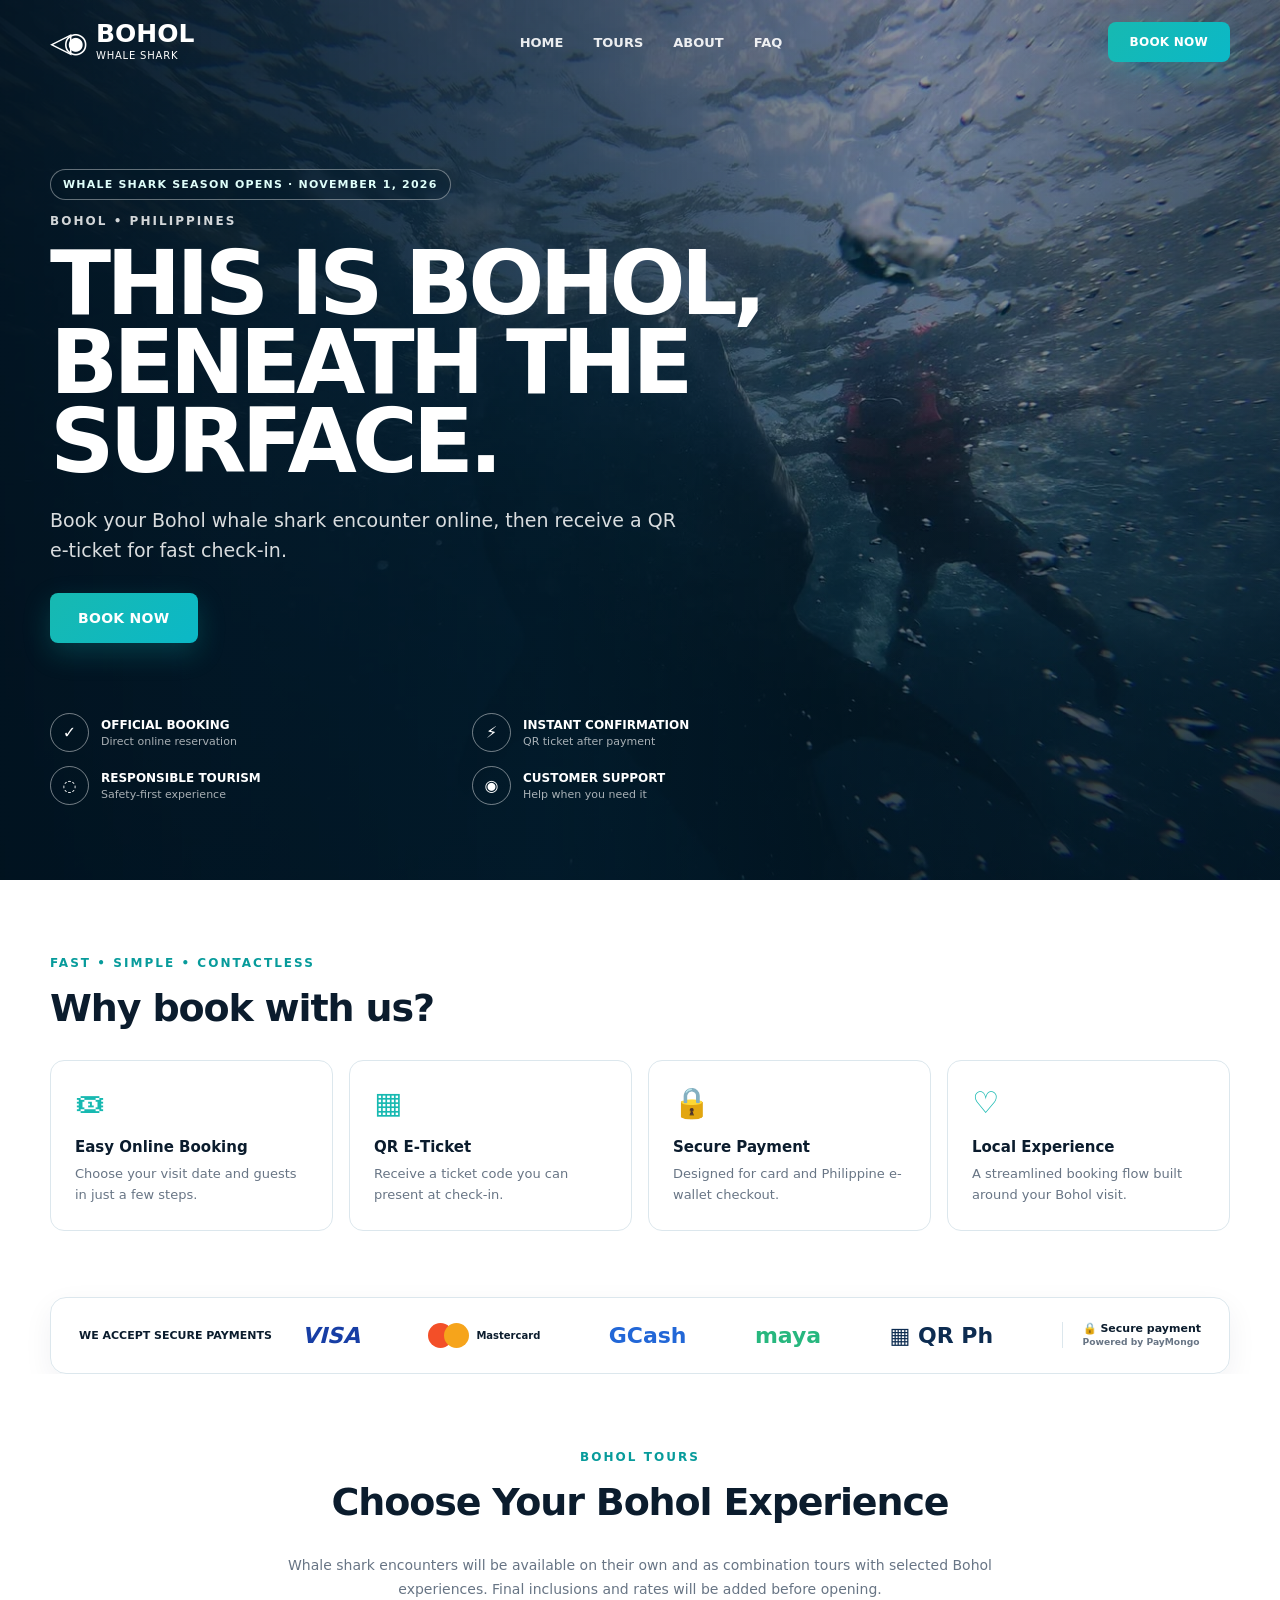
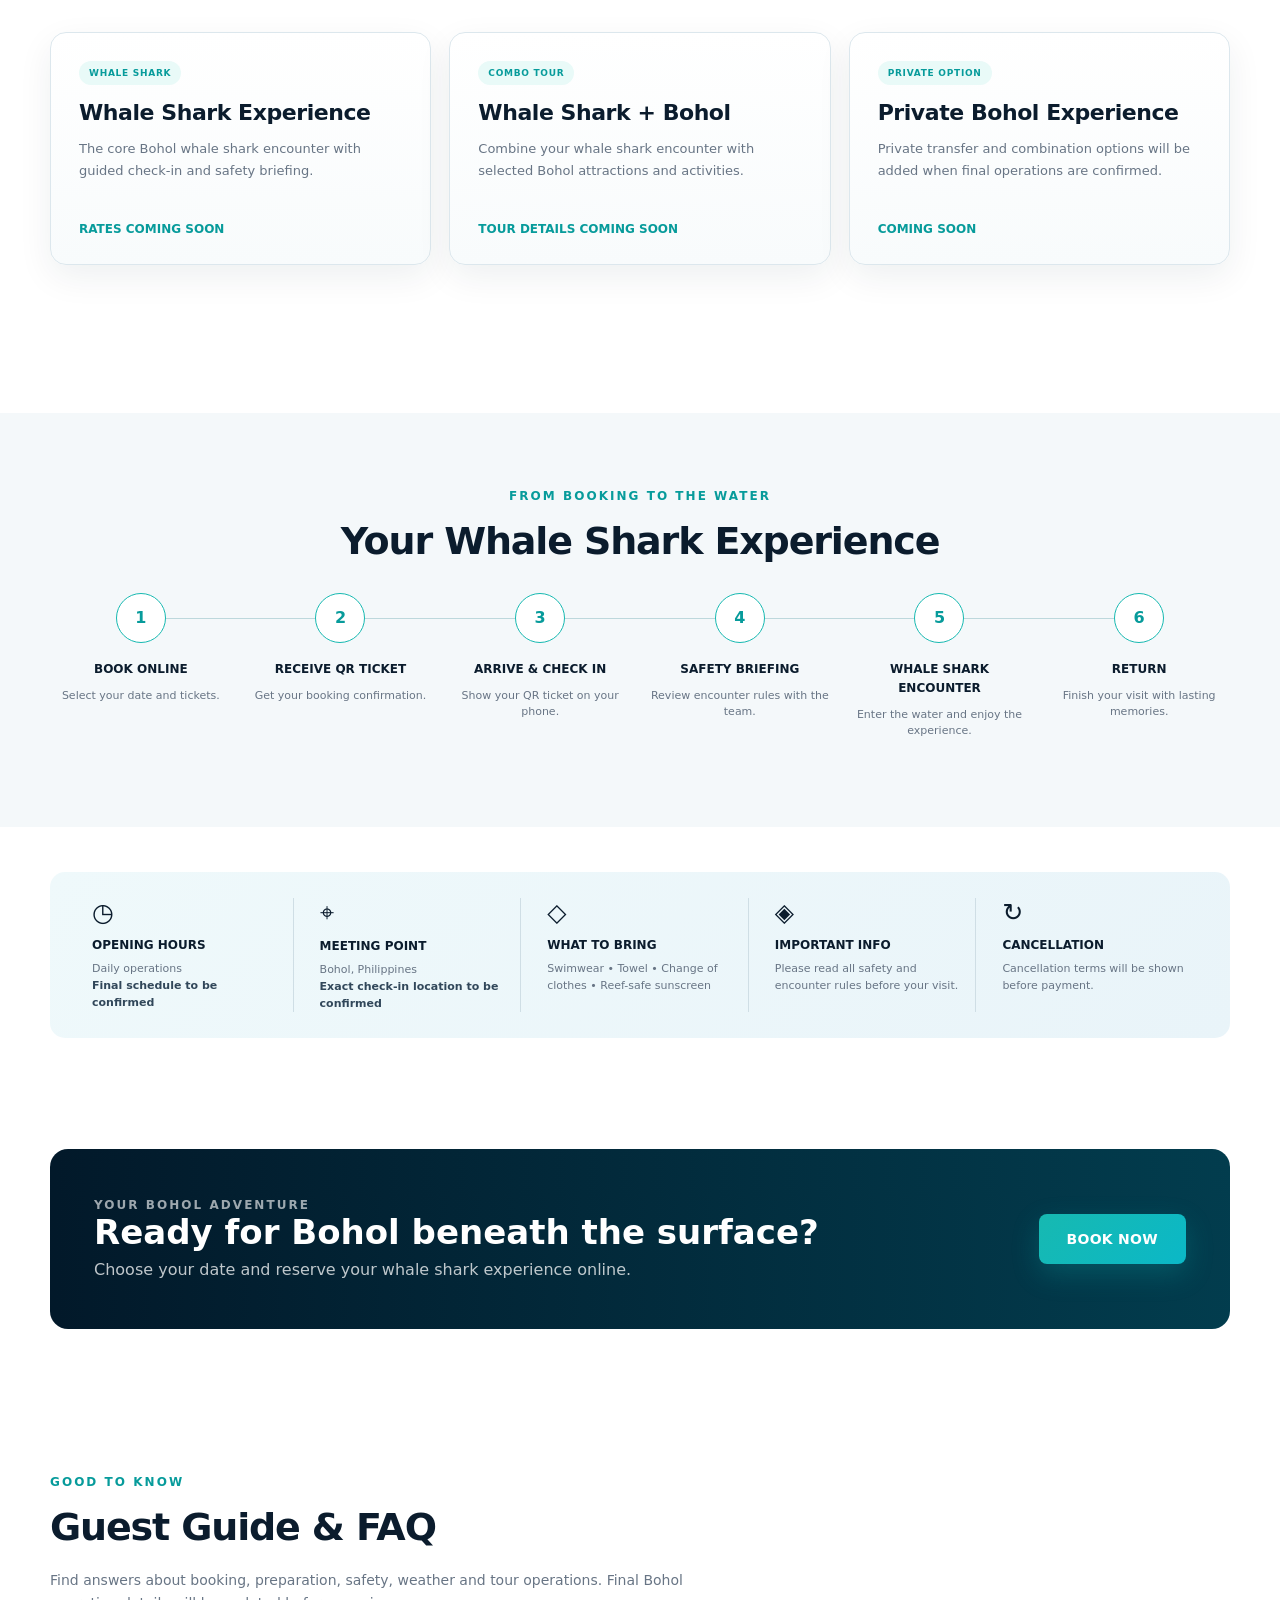
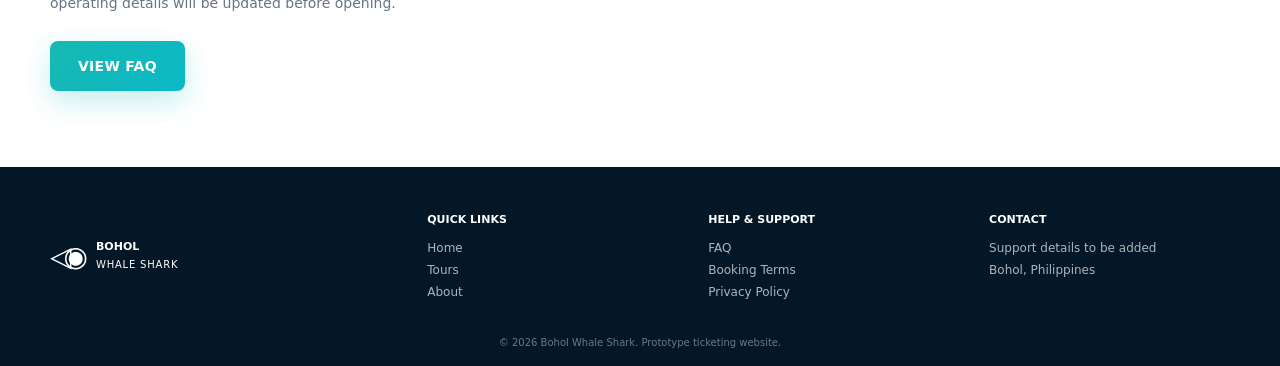
==== commit f4e50528: "Add files via upload" ====
--- a/index.html
+++ b/index.html
@@ -1,137 +1,166 @@
 <!doctype html>
 <html lang="en">
 <head>
-  <meta charset="utf-8">
-  <meta name="viewport" content="width=device-width,initial-scale=1">
-  <title>Bohol Whale Shark Tours | Whale Shark Experiences in Bohol</title>
-  <meta name="description" content="Explore Bohol whale shark tours and future combination tours. Opening November 1, 2026. Tour details and rates will be updated as operations are finalized.">
-  <link rel="icon" href="favicon.svg">
-  <link rel="stylesheet" href="css/style.css">
+  <meta charset="utf-8" />
+  <meta name="viewport" content="width=device-width, initial-scale=1" />
+  <meta name="theme-color" content="#031726" />
+  <title>Bohol Whale Shark | Official Online Booking</title>
+  <meta name="description" content="Book your Bohol whale shark encounter online. Choose your date, ticket type, and secure payment method, then receive a QR e-ticket." />
+  <link rel="stylesheet" href="styles.css" />
 </head>
 <body>
-<header class="topbar">
-  <div class="container nav">
-    <a class="brand" href="#home"><span class="brand-mark">WS</span><span>BOHOL WHALE SHARK</span></a>
-    <nav class="nav-links" aria-label="Main navigation">
-      <a href="#home">Home</a>
-      <a href="#tours">Tours</a>
-      <a href="#about">About</a>
-      <a href="faq.html">FAQ</a>
-    </nav>
-    <a class="nav-cta" href="#book">Book Now</a>
-    <button class="menu-btn" aria-label="Open navigation menu">☰</button>
-  </div>
-</header>
-
-<main>
-  <section class="hero" id="home">
-    <video class="hero-video" autoplay muted loop playsinline preload="metadata" poster="assets/bohol-whaleshark-poster.jpg" aria-hidden="true">
-      <source src="assets/bohol-whaleshark-hero-720p.mp4" type="video/mp4">
+  <header class="hero" id="home">
+    <video class="hero-video" autoplay muted loop playsinline preload="metadata" poster="assets/bohol-whaleshark-poster.jpg">
+      <source src="assets/bohol-whaleshark-hero-720p.mp4" type="video/mp4" />
     </video>
     <div class="hero-overlay"></div>
-    <div class="container hero-inner">
-      <div class="opening-banner">OPENING NOVEMBER 1, 2026</div>
-      <div class="pill-row"><span class="pill">Bohol, Philippines</span><span class="pill">Responsible Tourism</span></div>
-      <h1>Bohol Whale Shark<br><span>Experiences.</span></h1>
-      <p>Discover whale shark encounters in Bohol, with combination tours and transfer options to be added as official operations and rates are finalized.</p>
-      <div class="hero-actions">
-        <a class="btn btn-primary" href="#book">Book Now</a>
-        <a class="btn btn-secondary" href="#tours">Explore Tours</a>
+
+    <nav class="nav shell" aria-label="Main navigation">
+      <a class="brand" href="#home" aria-label="Bohol Whale Shark home">
+        <span class="brand-mark" aria-hidden="true">◁◉</span>
+        <span><strong>BOHOL</strong><small>WHALE SHARK</small></span>
+      </a>
+      <div class="nav-links">
+        <a href="#home">Home</a>
+        <a href="#tours">Tours</a>
+        <a href="#about">About</a>
+        <a href="faq.html">FAQ</a>
       </div>
+      <a class="btn btn-small" href="tickets.html">Book Now</a>
+    </nav>
+
+    <div class="hero-grid shell hero-grid-home">
+      <section class="hero-copy" aria-labelledby="hero-title">
+        <p class="opening-notice">WHALE SHARK SEASON OPENS · NOVEMBER 1, 2026</p>
+        <p class="eyebrow">BOHOL • PHILIPPINES</p>
+        <h1 id="hero-title">THIS IS BOHOL,<br><span>BENEATH THE SURFACE.</span></h1>
+        <p class="hero-sub">Book your Bohol whale shark encounter online, then receive a QR e-ticket for fast check-in.</p>
+        <a class="btn btn-large" href="tickets.html">Book Now</a>
+
+        <div class="trust-row" aria-label="Booking benefits">
+          <div><span class="trust-icon">✓</span><p><strong>Official Booking</strong><small>Direct online reservation</small></p></div>
+          <div><span class="trust-icon">⚡</span><p><strong>Instant Confirmation</strong><small>QR ticket after payment</small></p></div>
+          <div><span class="trust-icon">◌</span><p><strong>Responsible Tourism</strong><small>Safety-first experience</small></p></div>
+          <div><span class="trust-icon">◉</span><p><strong>Customer Support</strong><small>Help when you need it</small></p></div>
+        </div>
+      </section>
+
+
     </div>
-  </section>
+  </header>
 
-  <section class="booking-wrap" id="book">
-    <div class="container">
-      <div class="booking-card">
-        <div class="booking-head">
-          <div><p class="section-kicker">Online booking</p><h2>Book Your Bohol Experience</h2></div>
-          <span>Tour rates will be updated when official prices are released.</span>
+  <main>
+    <section class="why shell section" id="about">
+      <div class="section-heading">
+        <p class="eyebrow dark">FAST • SIMPLE • CONTACTLESS</p>
+        <h2>Why book with us?</h2>
+      </div>
+      <div class="feature-grid">
+        <article><span>🎟</span><h3>Easy Online Booking</h3><p>Choose your visit date and guests in just a few steps.</p></article>
+        <article><span>▦</span><h3>QR E‑Ticket</h3><p>Receive a ticket code you can present at check-in.</p></article>
+        <article><span>🔒</span><h3>Secure Payment</h3><p>Designed for card and Philippine e-wallet checkout.</p></article>
+        <article><span>♡</span><h3>Local Experience</h3><p>A streamlined booking flow built around your Bohol visit.</p></article>
+      </div>
+    </section>
+
+    <section class="payments shell" aria-labelledby="payments-title">
+      <p id="payments-title">We accept secure payments</p>
+      <div class="payment-logos" aria-label="Accepted payment methods">
+        <span class="visa">VISA</span>
+        <span class="mastercard"><i></i><i></i><b>Mastercard</b></span>
+        <span class="gcash">GCash</span>
+        <span class="maya">maya</span>
+        <span class="qrph">▦ QR Ph</span>
+        <span class="powered">🔒 Secure payment<br><small>Powered by PayMongo</small></span>
+      </div>
+    </section>
+
+    <section class="tours-section section" id="tours">
+      <div class="shell">
+        <div class="section-heading center">
+          <p class="eyebrow dark">BOHOL TOURS</p>
+          <h2>Choose Your Bohol Experience</h2>
+          <p class="section-lead">Whale shark encounters will be available on their own and as combination tours with selected Bohol experiences. Final inclusions and rates will be added before opening.</p>
         </div>
-        <form class="booking-grid" id="quickBooking">
-          <div class="field"><label>Tour</label><select id="package" name="package" required></select></div>
-          <div class="field"><label>Pick-up location</label><select id="pickup" name="pickup" required></select></div>
-          <div class="field"><label>Travel date</label><input id="date" name="date" type="date" required></div>
-          <div class="field"><label>Guests</label><select name="guests"><option>1</option><option selected>2</option><option>3</option><option>4</option><option>5</option><option>6</option><option>7</option><option>8</option><option>9</option><option>10</option></select></div>
-          <button class="btn btn-primary" type="submit">Check Availability →</button>
-        </form>
-      </div>
-    </div>
-  </section>
-
-  <section class="section" id="tours">
-    <div class="container">
-      <p class="section-kicker">Tours</p>
-      <h2 class="section-title">Choose your Bohol adventure.</h2>
-      <p class="section-copy">Start with the whale shark experience, or combine it with transfers and other Bohol highlights. Final inclusions and rates will be updated before opening.</p>
-      <div class="cards" id="packageCards"></div>
-    </div>
-  </section>
-
-  <section class="section stats">
-    <div class="container stats-grid">
-      <div class="stat"><strong>Local</strong><span>Bohol-focused experiences</span></div>
-      <div class="stat"><strong>Guided</strong><span>Tour coordination support</span></div>
-      <div class="stat"><strong>Flexible</strong><span>Combination tours planned</span></div>
-      <div class="stat"><strong>Responsible</strong><span>Marine wildlife first</span></div>
-    </div>
-  </section>
-
-  <section class="section" id="about">
-    <div class="container split">
-      <div class="photo" role="img" aria-label="Whale shark underwater"></div>
-      <div>
-        <p class="section-kicker">About the experience</p>
-        <h2 class="section-title">See it. Respect it. Protect it.</h2>
-        <p class="section-copy">Whale sharks are the world's largest fish and one of the Philippines' most remarkable marine animals. The Bohol experience is being prepared around guest safety, clear guidance and respect for local wildlife rules.</p>
-        <div class="feature-list">
-          <div class="feature"><div class="feature-icon">01</div><div><strong>Clear guest briefing</strong><span>Rules and activity expectations are shown before the encounter.</span></div></div>
-          <div class="feature"><div class="feature-icon">02</div><div><strong>Simple booking flow</strong><span>Select a tour, pickup point, date and guest count before entering reservation details.</span></div></div>
-          <div class="feature"><div class="feature-icon">03</div><div><strong>More Bohol tours later</strong><span>Whale shark experiences can be combined with selected Bohol activities once final products are confirmed.</span></div></div>
+        <div class="tour-cards">
+          <article class="tour-card">
+            <span class="tour-tag">WHALE SHARK</span>
+            <h3>Whale Shark Experience</h3>
+            <p>The core Bohol whale shark encounter with guided check-in and safety briefing.</p>
+            <strong>Rates coming soon</strong>
+          </article>
+          <article class="tour-card">
+            <span class="tour-tag">COMBO TOUR</span>
+            <h3>Whale Shark + Bohol</h3>
+            <p>Combine your whale shark encounter with selected Bohol attractions and activities.</p>
+            <strong>Tour details coming soon</strong>
+          </article>
+          <article class="tour-card">
+            <span class="tour-tag">PRIVATE OPTION</span>
+            <h3>Private Bohol Experience</h3>
+            <p>Private transfer and combination options will be added when final operations are confirmed.</p>
+            <strong>Coming soon</strong>
+          </article>
         </div>
       </div>
+    </section>
+
+    <section class="experience section" id="experience">
+      <div class="shell">
+        <div class="section-heading center">
+          <p class="eyebrow dark">FROM BOOKING TO THE WATER</p>
+          <h2>Your Whale Shark Experience</h2>
+        </div>
+        <div class="timeline">
+          <article><span>1</span><b>Book Online</b><p>Select your date and tickets.</p></article>
+          <article><span>2</span><b>Receive QR Ticket</b><p>Get your booking confirmation.</p></article>
+          <article><span>3</span><b>Arrive & Check In</b><p>Show your QR ticket on your phone.</p></article>
+          <article><span>4</span><b>Safety Briefing</b><p>Review encounter rules with the team.</p></article>
+          <article><span>5</span><b>Whale Shark Encounter</b><p>Enter the water and enjoy the experience.</p></article>
+          <article><span>6</span><b>Return</b><p>Finish your visit with lasting memories.</p></article>
+        </div>
+      </div>
+    </section>
+
+    <section class="info-section section" id="visitor-info">
+      <div class="shell info-grid">
+        <article><span>◷</span><h3>Opening Hours</h3><p>Daily operations<br><strong>Final schedule to be confirmed</strong></p></article>
+        <article><span>⌖</span><h3>Meeting Point</h3><p>Bohol, Philippines<br><strong>Exact check-in location to be confirmed</strong></p></article>
+        <article><span>◇</span><h3>What to Bring</h3><p>Swimwear • Towel • Change of clothes • Reef-safe sunscreen</p></article>
+        <article><span>◈</span><h3>Important Info</h3><p>Please read all safety and encounter rules before your visit.</p></article>
+        <article><span>↻</span><h3>Cancellation</h3><p>Cancellation terms will be shown before payment.</p></article>
+      </div>
+    </section>
+
+    <section class="cta shell">
+      <div>
+        <p class="eyebrow">YOUR BOHOL ADVENTURE</p>
+        <h2>Ready for Bohol beneath the surface?</h2>
+        <p>Choose your date and reserve your whale shark experience online.</p>
+      </div>
+      <a class="btn btn-large" href="tickets.html">Book Now</a>
+    </section>
+
+    <section class="faq shell section" id="faq">
+      <div class="section-heading">
+        <p class="eyebrow dark">GOOD TO KNOW</p>
+        <h2>Guest Guide & FAQ</h2>
+      </div>
+      <p class="faq-intro">Find answers about booking, preparation, safety, weather and tour operations. Final Bohol operating details will be updated before opening.</p>
+      <a class="btn btn-large" href="faq.html">View FAQ</a>
+    </section>
+  </main>
+
+  <footer>
+    <div class="shell footer-grid">
+      <div class="brand footer-brand"><span class="brand-mark">◁◉</span><span><strong>BOHOL</strong><small>WHALE SHARK</small></span></div>
+      <div><strong>Quick Links</strong><a href="#home">Home</a><a href="#tours">Tours</a><a href="#about">About</a></div>
+      <div><strong>Help & Support</strong><a href="faq.html">FAQ</a><a href="#">Booking Terms</a><a href="#">Privacy Policy</a></div>
+      <div><strong>Contact</strong><span>Support details to be added</span><span>Bohol, Philippines</span></div>
     </div>
-  </section>
+    <p class="copyright">© 2026 Bohol Whale Shark. Prototype ticketing website.</p>
+  </footer>
 
-  <section class="section journey">
-    <div class="container">
-      <p class="section-kicker">Tour flow</p>
-      <h2 class="section-title">Your experience journey</h2>
-      <div class="steps">
-        <div class="step"><div class="step-num">1</div><h3>Pick Up</h3><p>Meet at your selected pickup point or activity site.</p></div>
-        <div class="step"><div class="step-num">2</div><h3>Transfer</h3><p>Travel to the whale shark activity area when transfer is included.</p></div>
-        <div class="step"><div class="step-num">3</div><h3>Briefing</h3><p>Receive safety and wildlife interaction instructions.</p></div>
-        <div class="step"><div class="step-num">4</div><h3>Encounter</h3><p>Join the guided whale shark experience.</p></div>
-        <div class="step"><div class="step-num">5</div><h3>Continue</h3><p>Return or continue to your selected combination tour.</p></div>
-      </div>
-    </div>
-  </section>
 
-  <section class="section faq-preview">
-    <div class="container faq-preview-grid">
-      <div>
-        <p class="section-kicker">Guest Guide & FAQ</p>
-        <h2 class="section-title">Everything to know before you go.</h2>
-        <p class="section-copy">Search practical information about booking, preparation, safety, weather and tour operations. Items that depend on final Bohol operating rules are clearly marked as pending confirmation.</p>
-      </div>
-      <a class="btn btn-primary" href="faq.html">View Guest Guide & FAQ →</a>
-    </div>
-  </section>
-
-  <section class="cta-section">
-    <div class="container"><div class="cta-box"><div><p class="section-kicker" style="color:#bdf3ed">Opening November 1, 2026</p><h2>Plan your Bohol experience.</h2><p>Tour details and final rates will be updated as opening approaches.</p></div><a class="btn btn-secondary" href="#book">Book Now</a></div></div>
-  </section>
-</main>
-
-<footer class="footer">
-  <div class="container">
-    <div class="footer-grid">
-      <div><a class="brand" href="#home" style="color:#fff"><span class="brand-mark">WS</span><span>BOHOL WHALE SHARK</span></a><p>Whale shark experiences and combination tours in Bohol, Philippines.</p></div>
-      <div><h3>Explore</h3><div class="footer-links"><a href="#tours">Tours</a><a href="#about">About</a><a href="faq.html">FAQ</a><a href="manage-booking.html">Manage Booking</a></div></div>
-      <div><h3>Contact</h3><div class="footer-links"><a href="mailto:booking@boholwhaleshark.com">booking@boholwhaleshark.com</a><span>Bohol, Philippines</span></div></div>
-    </div>
-    <div class="footer-bottom">© 2026 Bohol Whale Shark. Rates, schedules, operating details and regulatory statements will be confirmed before public opening.</div>
-  </div>
-</footer>
-<script src="js/config.js"></script><script src="js/main.js"></script>
-</body></html>
+</body>
+</html>
--- a/styles.css
+++ b/styles.css
@@ -0,0 +1,69 @@
+:root {
+  --navy:#031726;
+  --navy2:#062b42;
+  --ink:#0b1c2d;
+  --muted:#687585;
+  --line:#dce7ed;
+  --paper:#ffffff;
+  --soft:#f4f8fa;
+  --teal:#17b9b1;
+  --teal2:#079b9b;
+  --shadow:0 18px 50px rgba(2,22,35,.18);
+}
+*{box-sizing:border-box}
+html{scroll-behavior:smooth}
+body{margin:0;font-family:Inter,ui-sans-serif,system-ui,-apple-system,BlinkMacSystemFont,"Segoe UI",sans-serif;color:var(--ink);background:#fff}
+a{color:inherit;text-decoration:none}.shell{width:min(1180px,calc(100% - 40px));margin:auto}.hero{position:relative;min-height:850px;color:#fff;overflow:hidden;background:var(--navy)}
+.hero-video{position:absolute;inset:0;width:100%;height:100%;object-fit:cover}.hero-overlay{position:absolute;inset:0;background:linear-gradient(90deg,rgba(1,18,31,.94) 0%,rgba(1,26,43,.72) 43%,rgba(1,17,30,.44) 72%,rgba(1,17,30,.62) 100%),linear-gradient(0deg,rgba(2,22,35,.72),transparent 55%)}
+.nav{position:relative;z-index:3;display:flex;align-items:center;justify-content:space-between;padding:22px 0}.brand{display:flex;gap:10px;align-items:center}.brand-mark{font-size:28px;letter-spacing:-8px;margin-right:6px}.brand strong{display:block;font-size:25px;line-height:.9}.brand small{display:block;font-size:10px;letter-spacing:.08em;margin-top:5px}.nav-links{display:flex;gap:30px;font-size:13px;font-weight:700;text-transform:uppercase}.nav-links a{opacity:.9}.nav-links a:hover{opacity:1}.btn{display:inline-flex;align-items:center;justify-content:center;background:linear-gradient(135deg,var(--teal),#0bb8c7);color:#fff;border:0;border-radius:8px;font-weight:800;text-transform:uppercase;letter-spacing:.02em;cursor:pointer;box-shadow:0 10px 28px rgba(13,181,181,.24)}.btn-small{padding:13px 22px;font-size:12px}.btn-large{padding:17px 28px;font-size:14px}.hero-grid{position:relative;z-index:2;display:grid;grid-template-columns:minmax(0,1fr) 390px;gap:56px;align-items:start;padding:65px 0 75px}.hero-copy{padding-top:58px}.eyebrow{font-size:12px;font-weight:900;letter-spacing:.17em;margin:0 0 16px;opacity:.82}.eyebrow.dark{color:var(--teal2);opacity:1}.hero h1{font-size:clamp(58px,7vw,104px);line-height:.88;letter-spacing:-.055em;margin:0 0 26px;max-width:760px}.hero h1 span{color:#fff}.hero-sub{font-size:19px;line-height:1.55;max-width:550px;color:rgba(255,255,255,.85);margin-bottom:28px}.trust-row{display:grid;grid-template-columns:repeat(2,minmax(0,1fr));gap:14px 24px;margin-top:70px;max-width:730px}.trust-row>div{display:flex;gap:12px;align-items:center}.trust-icon{display:grid;place-items:center;width:39px;height:39px;border:1px solid rgba(255,255,255,.45);border-radius:50%;font-weight:800}.trust-row p{margin:0}.trust-row strong,.trust-row small{display:block}.trust-row strong{font-size:12px;text-transform:uppercase}.trust-row small{font-size:11px;color:rgba(255,255,255,.66);margin-top:3px}
+.booking-card{background:rgba(255,255,255,.98);color:var(--ink);border-radius:16px;padding:22px;box-shadow:var(--shadow);position:sticky;top:20px}.booking-head{display:flex;align-items:center;gap:12px;border-bottom:1px solid var(--line);padding-bottom:15px}.booking-head h2{font-size:22px;margin:0}.step-badge{font-size:10px;font-weight:900;background:#e8faf8;color:var(--teal2);padding:7px 9px;border-radius:999px}.field-group{padding:17px 0;border-bottom:1px solid var(--line)}.field-group label,.field-label{display:block;font-size:12px;font-weight:900;text-transform:uppercase;margin-bottom:10px}.num{display:inline-grid;place-items:center;width:21px;height:21px;border-radius:50%;background:var(--teal);color:#fff;font-size:11px;margin-right:6px}.field-group input{width:100%;font:inherit;border:1px solid var(--line);border-radius:9px;padding:12px;background:#fff;color:var(--ink)}.ticket-row{display:flex;justify-content:space-between;gap:12px;padding:12px 0;border-top:1px solid #eef3f5}.ticket-row:first-of-type{border-top:0}.ticket-row strong,.ticket-row small,.ticket-row b{display:block}.ticket-row strong{font-size:13px}.ticket-row small{font-size:10px;color:var(--muted);margin:4px 0}.ticket-row b{font-size:12px}.qty-control{display:flex;align-items:center;gap:8px}.qty-control button{width:28px;height:28px;border:1px solid var(--line);background:#f8fbfc;border-radius:7px;font-size:18px;cursor:pointer}.qty-control span{min-width:16px;text-align:center;font-weight:800}.summary-box{margin:15px 0;background:var(--soft);border-radius:11px;padding:14px;display:flex;justify-content:space-between;align-items:end}.summary-box span,.summary-box strong{display:block}.summary-box span{font-size:10px;color:var(--muted);text-transform:uppercase;font-weight:800}.summary-box strong{font-size:13px;margin-top:4px}.summary-total{text-align:right}.summary-total strong{font-size:24px;color:var(--teal2)}.pay-grid{display:grid;grid-template-columns:repeat(2,1fr);gap:8px}.pay-option{border:1px solid var(--line);background:#fff;padding:10px;border-radius:8px;font-weight:800;color:#234;cursor:pointer}.pay-option.active{border-color:var(--teal);background:#ecfbfa;color:#087e7e}.checkout{width:100%;padding:15px;margin-top:15px}.secure-note{text-align:center;font-size:10px;color:var(--muted);margin:10px 0 0}
+.section{padding:76px 0}.section-heading h2{font-size:38px;letter-spacing:-.03em;margin:0 0 30px}.section-heading.center{text-align:center}.feature-grid{display:grid;grid-template-columns:repeat(4,1fr);gap:16px}.feature-grid article{border:1px solid var(--line);border-radius:14px;padding:24px;background:#fff}.feature-grid article>span{font-size:30px;color:var(--teal)}.feature-grid h3{font-size:15px;margin:18px 0 8px}.feature-grid p{font-size:13px;line-height:1.6;color:var(--muted);margin:0}.payments{margin-top:-10px;border:1px solid var(--line);border-radius:16px;padding:20px 28px;display:flex;align-items:center;gap:30px;box-shadow:0 10px 30px rgba(10,40,60,.06)}.payments>p{text-transform:uppercase;font-size:11px;font-weight:900;white-space:nowrap}.payment-logos{display:flex;align-items:center;justify-content:space-between;gap:28px;width:100%;font-size:22px;font-weight:900}.visa{color:#173ea5;font-style:italic}.mastercard{display:flex;align-items:center}.mastercard i{display:inline-block;width:25px;height:25px;border-radius:50%;background:#f34f28}.mastercard i+ i{background:#f6a41b;margin-left:-9px}.mastercard b{font-size:10px;margin-left:7px}.gcash{color:#2267d7}.maya{color:#27b77e}.qrph{color:#0d2c51}.powered{font-size:11px;border-left:1px solid var(--line);padding-left:20px}.powered small{font-weight:600;color:var(--muted)}
+.experience{background:var(--soft);margin-top:72px}.timeline{display:grid;grid-template-columns:repeat(6,1fr);gap:18px;position:relative}.timeline:before{content:"";position:absolute;left:6%;right:6%;top:25px;height:1px;background:#bdd8dc}.timeline article{text-align:center;position:relative}.timeline article>span{position:relative;z-index:1;display:grid;place-items:center;width:50px;height:50px;margin:0 auto 15px;border:1px solid var(--teal);background:#fff;border-radius:50%;color:var(--teal2);font-weight:900}.timeline b{font-size:12px;text-transform:uppercase}.timeline p{font-size:11px;color:var(--muted);line-height:1.5}.info-section{padding-top:45px}.info-grid{display:grid;grid-template-columns:repeat(5,1fr);gap:10px;background:linear-gradient(135deg,#eff9fb,#e9f4f9);padding:26px;border-radius:15px}.info-grid article{padding:0 16px;border-right:1px solid #cfdee5}.info-grid article:last-child{border-right:0}.info-grid article>span{font-size:25px}.info-grid h3{font-size:12px;text-transform:uppercase;margin:11px 0 8px}.info-grid p{font-size:11px;color:var(--muted);line-height:1.55;margin:0}.info-grid strong{color:#31475a}.cta{margin-top:35px;margin-bottom:70px;min-height:180px;border-radius:18px;padding:38px 44px;color:#fff;background:linear-gradient(90deg,rgba(2,25,42,.94),rgba(2,73,91,.75)),url('assets/bohol-whaleshark-hero-720p.mp4');background-color:var(--navy);display:flex;align-items:center;justify-content:space-between;gap:30px}.cta h2{font-size:34px;margin:0 0 8px}.cta p{margin:0;color:rgba(255,255,255,.75)}.faq details{border-top:1px solid var(--line);padding:18px 0}.faq details:last-child{border-bottom:1px solid var(--line)}.faq summary{cursor:pointer;font-weight:800}.faq details p{color:var(--muted);font-size:14px;line-height:1.6}
+footer{background:var(--navy);color:#fff;padding:46px 0 18px}.footer-grid{display:grid;grid-template-columns:1.4fr repeat(3,1fr);gap:40px}.footer-grid>div:not(.footer-brand){display:flex;flex-direction:column;gap:8px;font-size:12px;color:rgba(255,255,255,.68)}.footer-grid strong{color:#fff;text-transform:uppercase;font-size:11px;margin-bottom:7px}.copyright{text-align:center;color:rgba(255,255,255,.42);font-size:10px;margin:38px 0 0}
+.ticket-dialog{border:0;border-radius:20px;padding:28px;width:min(520px,calc(100% - 30px));box-shadow:0 30px 80px rgba(0,0,0,.35)}.ticket-dialog::backdrop{background:rgba(0,14,24,.78);backdrop-filter:blur(4px)}.dialog-close{position:absolute;right:18px;top:14px;border:0;background:none;font-size:28px;cursor:pointer}.confirm-icon{width:48px;height:48px;border-radius:50%;display:grid;place-items:center;background:#ddf8ee;color:#0b9c6b;font-size:25px;font-weight:900}.ticket-dialog h2{font-size:30px;margin:5px 0}.dialog-copy{color:var(--muted);font-size:13px}.e-ticket{display:grid;grid-template-columns:1fr 180px;gap:20px;border:1px solid var(--line);border-radius:14px;padding:18px;margin:20px 0;background:var(--soft)}.ticket-meta small,.ticket-meta strong{display:block}.ticket-meta small{font-size:9px;color:var(--muted);font-weight:800;margin-top:10px}.ticket-meta small:first-child{margin-top:0}.ticket-meta strong{font-size:13px;margin-top:2px}#qr-canvas{width:180px;height:180px;background:#fff;border-radius:8px}.demo-warning{font-size:10px;color:#8a5960;background:#fff5f5;padding:10px;border-radius:8px}
+@media (max-width:980px){.nav-links{display:none}.hero{min-height:auto}.hero-grid{grid-template-columns:1fr;padding-top:20px}.hero-copy{padding-top:30px}.booking-card{position:relative;top:auto;max-width:620px}.trust-row{margin-top:40px}.feature-grid{grid-template-columns:repeat(2,1fr)}.payment-logos{flex-wrap:wrap;justify-content:flex-start}.timeline{grid-template-columns:repeat(3,1fr);row-gap:35px}.timeline:before{display:none}.info-grid{grid-template-columns:repeat(2,1fr)}.info-grid article{border-right:0;border-bottom:1px solid #cfdee5;padding:16px}.footer-grid{grid-template-columns:repeat(2,1fr)}}
+@media (max-width:620px){.shell{width:min(100% - 24px,1180px)}.nav{padding:15px 0}.brand strong{font-size:21px}.nav>.btn{display:none}.hero-grid{gap:28px;padding-bottom:35px}.hero-copy{padding-top:38px}.hero h1{font-size:52px}.hero-sub{font-size:16px}.trust-row{grid-template-columns:1fr 1fr;gap:18px 10px}.trust-row small{display:none}.booking-card{padding:17px}.feature-grid{grid-template-columns:1fr}.payments{display:block}.payment-logos{gap:18px;margin-top:16px}.timeline{grid-template-columns:repeat(2,1fr)}.info-grid{grid-template-columns:1fr}.cta{padding:28px;display:block}.cta .btn{margin-top:22px}.footer-grid{grid-template-columns:1fr}.e-ticket{grid-template-columns:1fr;justify-items:center}.ticket-meta{width:100%}.section{padding:55px 0}.section-heading h2{font-size:31px}}
+
+/* Hybrid home + dedicated ticketing page */
+.hero-grid-home{grid-template-columns:minmax(0,820px);align-items:center;min-height:690px}.hero-grid-home .hero-copy{padding-top:20px}.hero-grid-home .hero-sub{max-width:640px}.hero-grid-home .trust-row{max-width:820px}.ticket-hero{position:relative;min-height:430px;color:#fff;overflow:hidden;background:var(--navy)}.ticket-intro{position:relative;z-index:2;padding:70px 0 95px}.ticket-intro h1{font-size:clamp(42px,5.5vw,74px);line-height:.95;letter-spacing:-.045em;margin:0 0 20px;max-width:800px}.ticket-intro p:last-child{max-width:650px;color:rgba(255,255,255,.82);font-size:17px;line-height:1.6}.ticket-main{padding:55px 0 85px}.booking-layout{display:grid;grid-template-columns:minmax(0,1fr) 430px;gap:70px;align-items:start}.ticket-benefits{padding:45px 0}.ticket-benefits h2{font-size:46px;letter-spacing:-.04em;margin:0 0 16px}.ticket-benefits>p:not(.eyebrow){max-width:620px;color:var(--muted);line-height:1.75}.mini-benefits{display:grid;gap:14px;margin:32px 0}.mini-benefits>div{display:grid;grid-template-columns:44px 1fr;column-gap:14px;align-items:center;border-bottom:1px solid var(--line);padding:0 0 14px}.mini-benefits span{grid-row:1/3;display:grid;place-items:center;width:40px;height:40px;border-radius:50%;background:#e9faf8;color:var(--teal2);font-weight:900}.mini-benefits strong{font-size:14px}.mini-benefits small{color:var(--muted);font-size:12px}.back-link{display:inline-block;margin-top:8px;color:var(--teal2);font-weight:800;font-size:13px}.booking-card-page{position:relative;top:auto;margin-top:-105px;z-index:5}.ticket-payments{margin-top:55px}.active-ticket{box-shadow:0 0 0 1px rgba(255,255,255,.15),0 10px 28px rgba(13,181,181,.24)}
+@media (max-width:980px){.hero-grid-home{min-height:600px}.booking-layout{grid-template-columns:1fr;gap:20px}.booking-card-page{margin-top:-70px;max-width:none;order:-1}.ticket-benefits{padding:25px 0}.ticket-main{padding-top:0}.ticket-intro{padding-bottom:115px}}
+@media (max-width:620px){.hero-grid-home{min-height:560px}.ticket-hero{min-height:370px}.ticket-intro{padding:55px 0 105px}.ticket-intro h1{font-size:43px}.ticket-benefits h2{font-size:34px}.booking-card-page{margin-top:-65px}.ticket-payments{margin-top:25px}}
+
+
+/* 2026-08 navigation, opening notice, tours and dedicated FAQ */
+.opening-notice{
+  display:inline-flex;align-items:center;gap:8px;
+  margin:0 0 14px;padding:8px 12px;border:1px solid rgba(255,255,255,.38);
+  border-radius:999px;background:rgba(3,23,38,.28);
+  color:#dffefa;font-size:11px;font-weight:900;letter-spacing:.11em;
+  text-transform:uppercase;backdrop-filter:blur(5px)
+}
+.section-lead{max-width:720px;margin:0 auto 30px;color:var(--muted);line-height:1.7;font-size:14px}
+.tours-section{background:#fff}
+.tour-cards{display:grid;grid-template-columns:repeat(3,1fr);gap:18px}
+.tour-card{border:1px solid var(--line);border-radius:16px;padding:28px;background:linear-gradient(180deg,#fff,#f8fbfc);box-shadow:0 12px 35px rgba(10,40,60,.07)}
+.tour-card h3{font-size:22px;margin:15px 0 10px;letter-spacing:-.02em}
+.tour-card p{font-size:13px;line-height:1.7;color:var(--muted);min-height:66px}
+.tour-card strong{display:block;margin-top:18px;color:var(--teal2);font-size:12px;text-transform:uppercase}
+.tour-tag{display:inline-block;border-radius:999px;background:#e9faf8;color:var(--teal2);padding:7px 10px;font-size:9px;font-weight:900;letter-spacing:.08em}
+.faq-intro{max-width:700px;color:var(--muted);font-size:14px;line-height:1.7;margin:-10px 0 25px}
+.faq-page{background:var(--soft)}
+.faq-hero{background:var(--navy);color:#fff;padding-bottom:55px}
+.faq-hero-inner{padding:60px 0 20px;position:relative;z-index:2}
+.faq-hero h1{font-size:clamp(42px,6vw,78px);line-height:.95;letter-spacing:-.045em;margin:0 0 18px}
+.faq-hero p{max-width:690px;color:rgba(255,255,255,.78);line-height:1.65}
+.faq-main{padding:52px 0 80px}
+.faq-search{width:100%;padding:16px 18px;border:1px solid var(--line);border-radius:12px;font:inherit;box-shadow:0 8px 28px rgba(10,40,60,.06);margin-bottom:24px}
+.faq-categories{display:flex;gap:9px;flex-wrap:wrap;margin-bottom:30px}
+.faq-filter{border:1px solid var(--line);background:#fff;border-radius:999px;padding:9px 13px;font-weight:800;font-size:11px;cursor:pointer}
+.faq-filter.active{background:var(--navy);color:#fff;border-color:var(--navy)}
+.faq-group{margin:28px 0 38px}
+.faq-group h2{font-size:24px;margin:0 0 12px}
+.faq-item{background:#fff;border:1px solid var(--line);border-radius:12px;margin:10px 0;padding:0 18px}
+.faq-item summary{cursor:pointer;font-weight:850;padding:18px 0;list-style:none}
+.faq-item summary::-webkit-details-marker{display:none}
+.faq-item summary::after{content:"+";float:right;color:var(--teal2);font-size:20px}
+.faq-item[open] summary::after{content:"−"}
+.faq-item p{color:var(--muted);font-size:13px;line-height:1.7;padding:0 0 18px;margin:0}
+.faq-note{border-left:4px solid var(--teal);background:#fff;padding:16px 18px;border-radius:8px;color:var(--muted);font-size:13px;line-height:1.65}
+@media(max-width:820px){.tour-cards{grid-template-columns:1fr}.tour-card p{min-height:auto}}
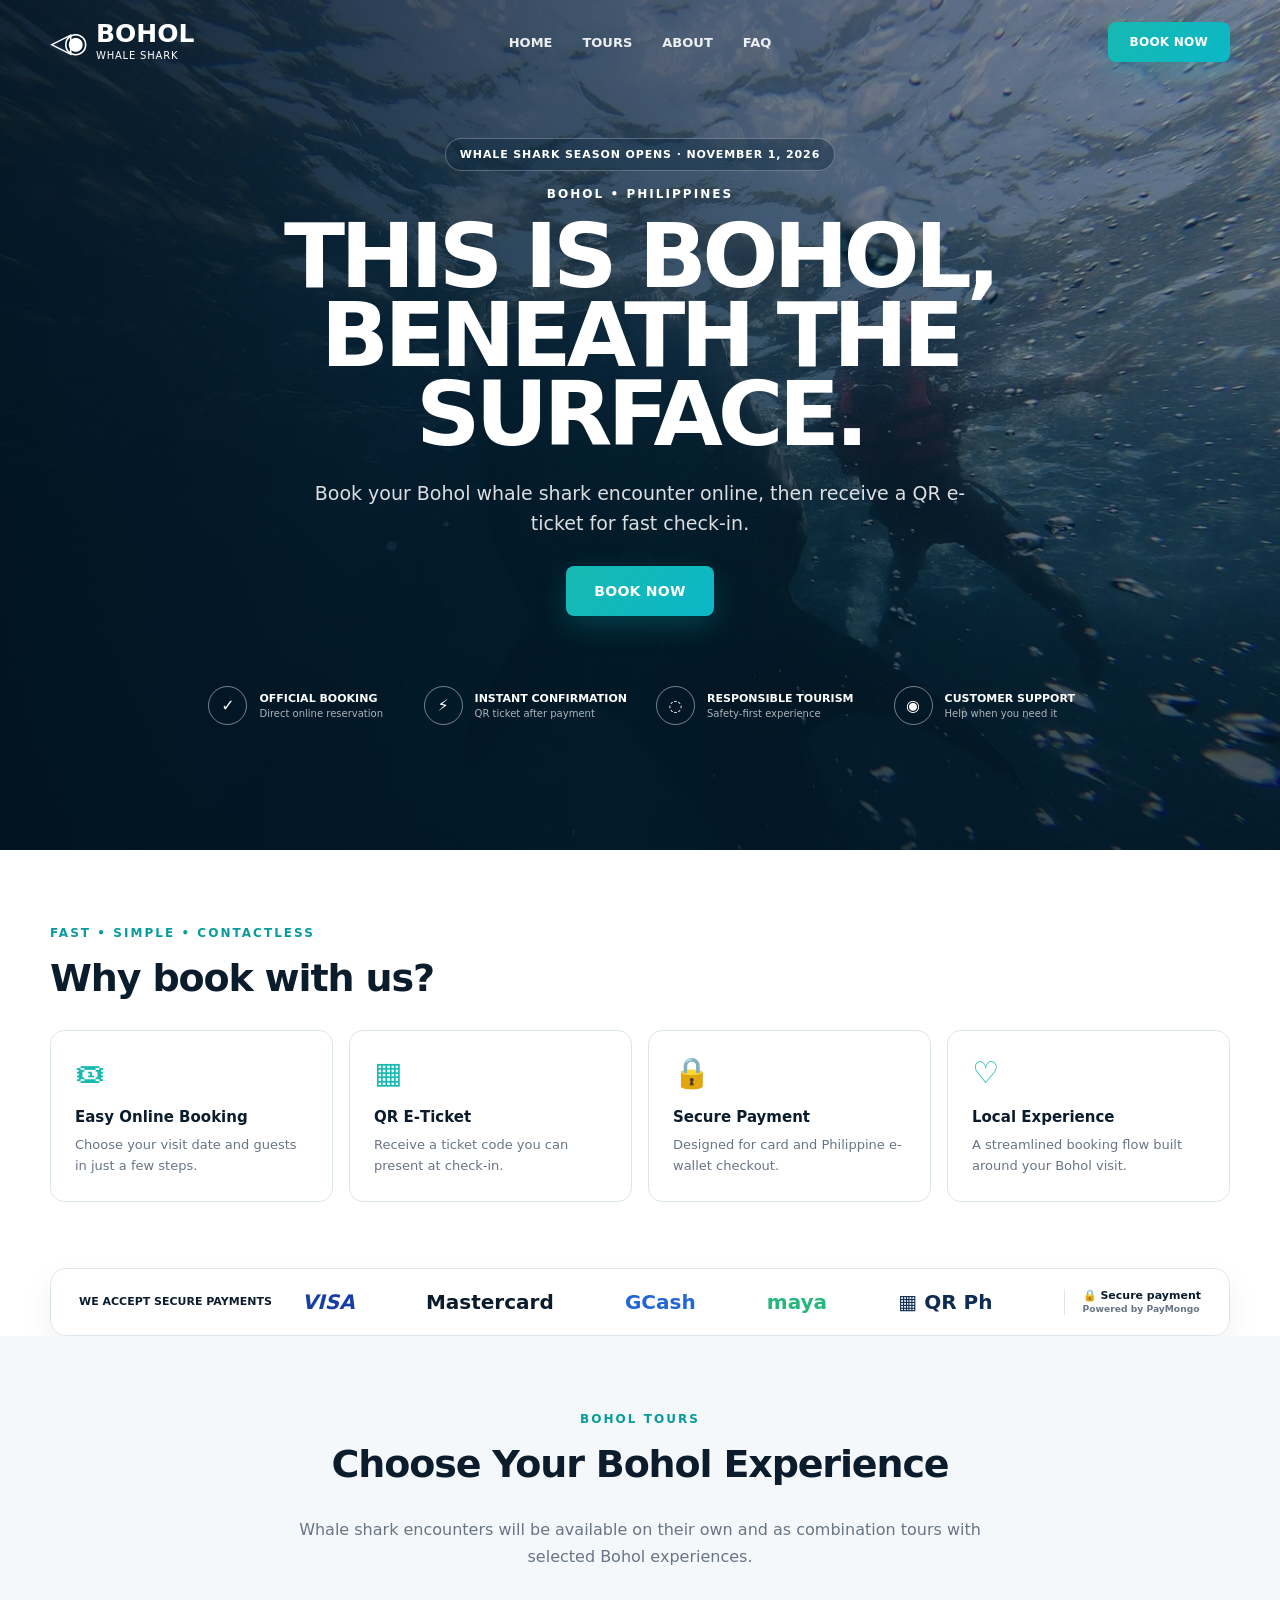
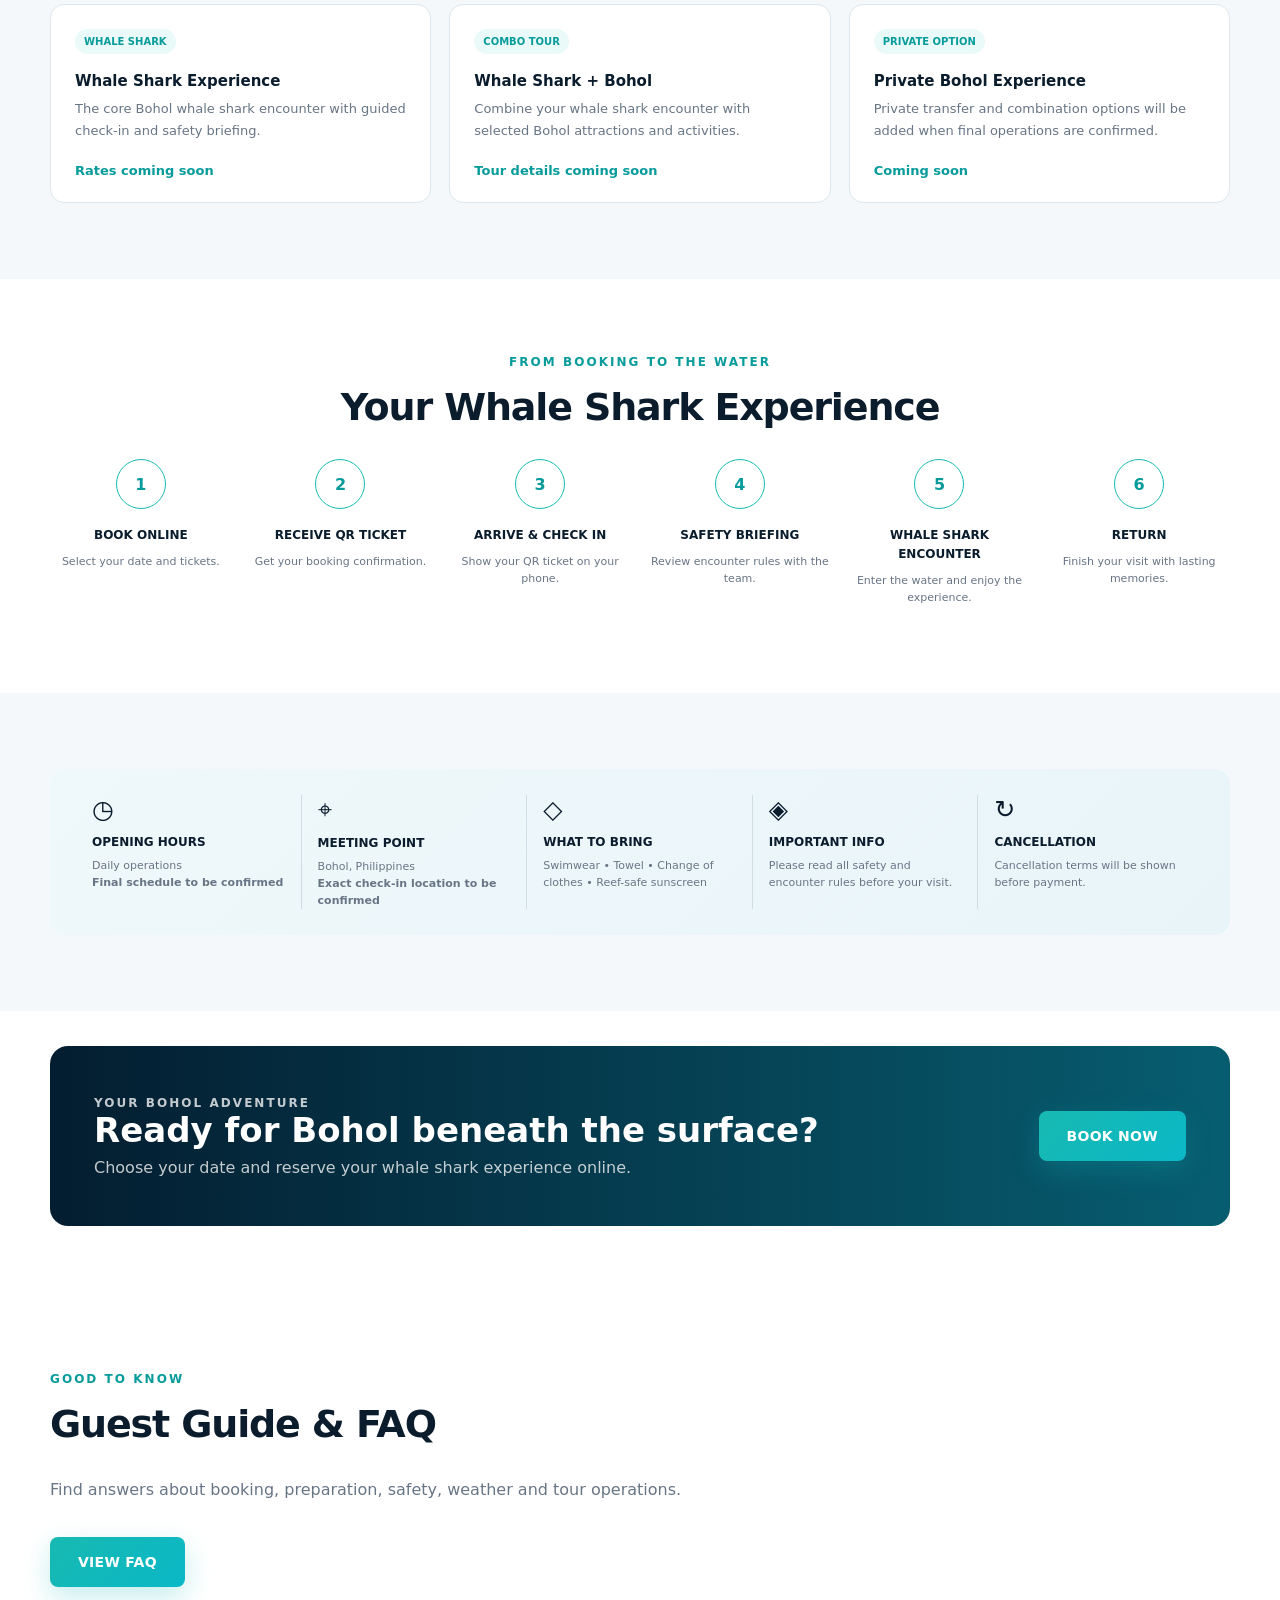
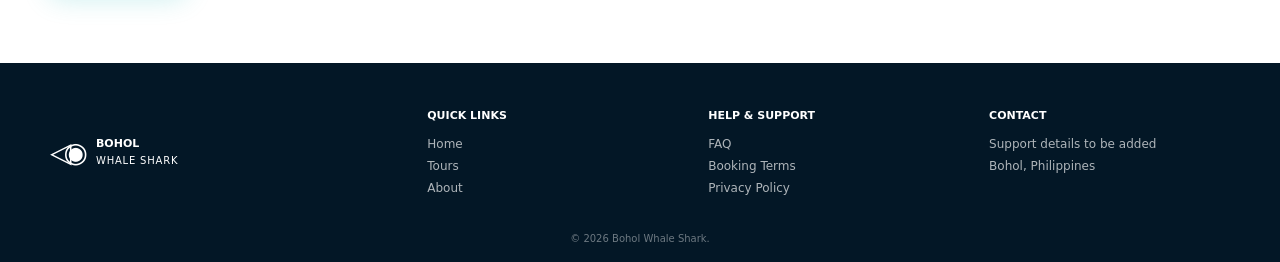
==== commit 37c597c8: "Add files via upload" ====
--- a/index.html
+++ b/index.html
@@ -1,166 +1,174 @@
 <!doctype html>
 <html lang="en">
 <head>
-  <meta charset="utf-8" />
-  <meta name="viewport" content="width=device-width, initial-scale=1" />
-  <meta name="theme-color" content="#031726" />
+  <meta charset="utf-8">
+  <meta name="viewport" content="width=device-width, initial-scale=1">
+  <meta name="theme-color" content="#031726">
   <title>Bohol Whale Shark | Official Online Booking</title>
-  <meta name="description" content="Book your Bohol whale shark encounter online. Choose your date, ticket type, and secure payment method, then receive a QR e-ticket." />
-  <link rel="stylesheet" href="styles.css" />
+  <meta name="description" content="Book your Bohol whale shark encounter online and receive a QR e-ticket for check-in.">
+  <link rel="stylesheet" href="styles.css">
 </head>
 <body>
-  <header class="hero" id="home">
-    <video class="hero-video" autoplay muted loop playsinline preload="metadata" poster="assets/bohol-whaleshark-poster.jpg">
-      <source src="assets/bohol-whaleshark-hero-720p.mp4" type="video/mp4" />
-    </video>
-    <div class="hero-overlay"></div>
 
-    <nav class="nav shell" aria-label="Main navigation">
-      <a class="brand" href="#home" aria-label="Bohol Whale Shark home">
-        <span class="brand-mark" aria-hidden="true">◁◉</span>
-        <span><strong>BOHOL</strong><small>WHALE SHARK</small></span>
-      </a>
-      <div class="nav-links">
-        <a href="#home">Home</a>
-        <a href="#tours">Tours</a>
-        <a href="#about">About</a>
-        <a href="faq.html">FAQ</a>
+<header class="hero" id="home">
+  <video class="hero-video" autoplay muted loop playsinline preload="metadata" poster="assets/bohol-whaleshark-poster.jpg">
+    <source src="assets/bohol-whaleshark-hero-720p.mp4" type="video/mp4">
+  </video>
+  <div class="hero-overlay"></div>
+
+  <nav class="nav shell" aria-label="Main navigation">
+    <a class="brand" href="#home" aria-label="Bohol Whale Shark home">
+      <span class="brand-mark" aria-hidden="true">◁◉</span>
+      <span class="brand-text"><strong>BOHOL</strong><small>WHALE SHARK</small></span>
+    </a>
+
+    <div class="nav-links">
+      <a href="#home">Home</a>
+      <a href="#tours">Tours</a>
+      <a href="#about">About</a>
+      <a href="faq.html">FAQ</a>
+    </div>
+
+    <a class="btn btn-small nav-book" href="tickets.html">Book Now</a>
+  </nav>
+
+  <div class="hero-content shell">
+    <div class="hero-copy">
+      <p class="opening-notice">WHALE SHARK SEASON OPENS · NOVEMBER 1, 2026</p>
+      <p class="eyebrow">BOHOL • PHILIPPINES</p>
+      <h1>THIS IS BOHOL,<br><span>BENEATH THE SURFACE.</span></h1>
+      <p class="hero-sub">Book your Bohol whale shark encounter online, then receive a QR e-ticket for fast check-in.</p>
+      <a class="btn btn-large" href="tickets.html">Book Now</a>
+
+      <div class="trust-row" aria-label="Booking benefits">
+        <div><span class="trust-icon">✓</span><p><strong>Official Booking</strong><small>Direct online reservation</small></p></div>
+        <div><span class="trust-icon">⚡</span><p><strong>Instant Confirmation</strong><small>QR ticket after payment</small></p></div>
+        <div><span class="trust-icon">◌</span><p><strong>Responsible Tourism</strong><small>Safety-first experience</small></p></div>
+        <div><span class="trust-icon">◉</span><p><strong>Customer Support</strong><small>Help when you need it</small></p></div>
       </div>
-      <a class="btn btn-small" href="tickets.html">Book Now</a>
-    </nav>
+    </div>
+  </div>
+</header>
 
-    <div class="hero-grid shell hero-grid-home">
-      <section class="hero-copy" aria-labelledby="hero-title">
-        <p class="opening-notice">WHALE SHARK SEASON OPENS · NOVEMBER 1, 2026</p>
-        <p class="eyebrow">BOHOL • PHILIPPINES</p>
-        <h1 id="hero-title">THIS IS BOHOL,<br><span>BENEATH THE SURFACE.</span></h1>
-        <p class="hero-sub">Book your Bohol whale shark encounter online, then receive a QR e-ticket for fast check-in.</p>
-        <a class="btn btn-large" href="tickets.html">Book Now</a>
+<main>
+  <section class="section shell" id="about">
+    <div class="section-heading">
+      <p class="eyebrow dark">FAST • SIMPLE • CONTACTLESS</p>
+      <h2>Why book with us?</h2>
+    </div>
 
-        <div class="trust-row" aria-label="Booking benefits">
-          <div><span class="trust-icon">✓</span><p><strong>Official Booking</strong><small>Direct online reservation</small></p></div>
-          <div><span class="trust-icon">⚡</span><p><strong>Instant Confirmation</strong><small>QR ticket after payment</small></p></div>
-          <div><span class="trust-icon">◌</span><p><strong>Responsible Tourism</strong><small>Safety-first experience</small></p></div>
-          <div><span class="trust-icon">◉</span><p><strong>Customer Support</strong><small>Help when you need it</small></p></div>
-        </div>
-      </section>
+    <div class="feature-grid">
+      <article><span>🎟</span><h3>Easy Online Booking</h3><p>Choose your visit date and guests in just a few steps.</p></article>
+      <article><span>▦</span><h3>QR E‑Ticket</h3><p>Receive a ticket code you can present at check-in.</p></article>
+      <article><span>🔒</span><h3>Secure Payment</h3><p>Designed for card and Philippine e-wallet checkout.</p></article>
+      <article><span>♡</span><h3>Local Experience</h3><p>A streamlined booking flow built around your Bohol visit.</p></article>
+    </div>
+  </section>
 
+  <section class="payments shell" aria-labelledby="payments-title">
+    <p id="payments-title">We accept secure payments</p>
+    <div class="payment-logos">
+      <span class="visa">VISA</span>
+      <span>Mastercard</span>
+      <span class="gcash">GCash</span>
+      <span class="maya">maya</span>
+      <span class="qrph">▦ QR Ph</span>
+      <span class="powered">🔒 Secure payment<br><small>Powered by PayMongo</small></span>
+    </div>
+  </section>
 
+  <section class="section soft" id="tours">
+    <div class="shell">
+      <div class="section-heading center">
+        <p class="eyebrow dark">BOHOL TOURS</p>
+        <h2>Choose Your Bohol Experience</h2>
+        <p class="section-lead">Whale shark encounters will be available on their own and as combination tours with selected Bohol experiences.</p>
+      </div>
+
+      <div class="tour-cards">
+        <article class="tour-card">
+          <span class="tour-tag">WHALE SHARK</span>
+          <h3>Whale Shark Experience</h3>
+          <p>The core Bohol whale shark encounter with guided check-in and safety briefing.</p>
+          <strong>Rates coming soon</strong>
+        </article>
+
+        <article class="tour-card">
+          <span class="tour-tag">COMBO TOUR</span>
+          <h3>Whale Shark + Bohol</h3>
+          <p>Combine your whale shark encounter with selected Bohol attractions and activities.</p>
+          <strong>Tour details coming soon</strong>
+        </article>
+
+        <article class="tour-card">
+          <span class="tour-tag">PRIVATE OPTION</span>
+          <h3>Private Bohol Experience</h3>
+          <p>Private transfer and combination options will be added when final operations are confirmed.</p>
+          <strong>Coming soon</strong>
+        </article>
+      </div>
     </div>
-  </header>
+  </section>
 
-  <main>
-    <section class="why shell section" id="about">
-      <div class="section-heading">
-        <p class="eyebrow dark">FAST • SIMPLE • CONTACTLESS</p>
-        <h2>Why book with us?</h2>
+  <section class="section">
+    <div class="shell">
+      <div class="section-heading center">
+        <p class="eyebrow dark">FROM BOOKING TO THE WATER</p>
+        <h2>Your Whale Shark Experience</h2>
       </div>
-      <div class="feature-grid">
-        <article><span>🎟</span><h3>Easy Online Booking</h3><p>Choose your visit date and guests in just a few steps.</p></article>
-        <article><span>▦</span><h3>QR E‑Ticket</h3><p>Receive a ticket code you can present at check-in.</p></article>
-        <article><span>🔒</span><h3>Secure Payment</h3><p>Designed for card and Philippine e-wallet checkout.</p></article>
-        <article><span>♡</span><h3>Local Experience</h3><p>A streamlined booking flow built around your Bohol visit.</p></article>
+
+      <div class="timeline">
+        <article><span>1</span><b>Book Online</b><p>Select your date and tickets.</p></article>
+        <article><span>2</span><b>Receive QR Ticket</b><p>Get your booking confirmation.</p></article>
+        <article><span>3</span><b>Arrive & Check In</b><p>Show your QR ticket on your phone.</p></article>
+        <article><span>4</span><b>Safety Briefing</b><p>Review encounter rules with the team.</p></article>
+        <article><span>5</span><b>Whale Shark Encounter</b><p>Enter the water and enjoy the experience.</p></article>
+        <article><span>6</span><b>Return</b><p>Finish your visit with lasting memories.</p></article>
       </div>
-    </section>
+    </div>
+  </section>
 
-    <section class="payments shell" aria-labelledby="payments-title">
-      <p id="payments-title">We accept secure payments</p>
-      <div class="payment-logos" aria-label="Accepted payment methods">
-        <span class="visa">VISA</span>
-        <span class="mastercard"><i></i><i></i><b>Mastercard</b></span>
-        <span class="gcash">GCash</span>
-        <span class="maya">maya</span>
-        <span class="qrph">▦ QR Ph</span>
-        <span class="powered">🔒 Secure payment<br><small>Powered by PayMongo</small></span>
-      </div>
-    </section>
+  <section class="section soft">
+    <div class="shell info-grid">
+      <article><span>◷</span><h3>Opening Hours</h3><p>Daily operations<br><strong>Final schedule to be confirmed</strong></p></article>
+      <article><span>⌖</span><h3>Meeting Point</h3><p>Bohol, Philippines<br><strong>Exact check-in location to be confirmed</strong></p></article>
+      <article><span>◇</span><h3>What to Bring</h3><p>Swimwear • Towel • Change of clothes • Reef-safe sunscreen</p></article>
+      <article><span>◈</span><h3>Important Info</h3><p>Please read all safety and encounter rules before your visit.</p></article>
+      <article><span>↻</span><h3>Cancellation</h3><p>Cancellation terms will be shown before payment.</p></article>
+    </div>
+  </section>
 
-    <section class="tours-section section" id="tours">
-      <div class="shell">
-        <div class="section-heading center">
-          <p class="eyebrow dark">BOHOL TOURS</p>
-          <h2>Choose Your Bohol Experience</h2>
-          <p class="section-lead">Whale shark encounters will be available on their own and as combination tours with selected Bohol experiences. Final inclusions and rates will be added before opening.</p>
-        </div>
-        <div class="tour-cards">
-          <article class="tour-card">
-            <span class="tour-tag">WHALE SHARK</span>
-            <h3>Whale Shark Experience</h3>
-            <p>The core Bohol whale shark encounter with guided check-in and safety briefing.</p>
-            <strong>Rates coming soon</strong>
-          </article>
-          <article class="tour-card">
-            <span class="tour-tag">COMBO TOUR</span>
-            <h3>Whale Shark + Bohol</h3>
-            <p>Combine your whale shark encounter with selected Bohol attractions and activities.</p>
-            <strong>Tour details coming soon</strong>
-          </article>
-          <article class="tour-card">
-            <span class="tour-tag">PRIVATE OPTION</span>
-            <h3>Private Bohol Experience</h3>
-            <p>Private transfer and combination options will be added when final operations are confirmed.</p>
-            <strong>Coming soon</strong>
-          </article>
-        </div>
-      </div>
-    </section>
+  <section class="cta shell">
+    <div>
+      <p class="eyebrow">YOUR BOHOL ADVENTURE</p>
+      <h2>Ready for Bohol beneath the surface?</h2>
+      <p>Choose your date and reserve your whale shark experience online.</p>
+    </div>
+    <a class="btn btn-large" href="tickets.html">Book Now</a>
+  </section>
 
-    <section class="experience section" id="experience">
-      <div class="shell">
-        <div class="section-heading center">
-          <p class="eyebrow dark">FROM BOOKING TO THE WATER</p>
-          <h2>Your Whale Shark Experience</h2>
-        </div>
-        <div class="timeline">
-          <article><span>1</span><b>Book Online</b><p>Select your date and tickets.</p></article>
-          <article><span>2</span><b>Receive QR Ticket</b><p>Get your booking confirmation.</p></article>
-          <article><span>3</span><b>Arrive & Check In</b><p>Show your QR ticket on your phone.</p></article>
-          <article><span>4</span><b>Safety Briefing</b><p>Review encounter rules with the team.</p></article>
-          <article><span>5</span><b>Whale Shark Encounter</b><p>Enter the water and enjoy the experience.</p></article>
-          <article><span>6</span><b>Return</b><p>Finish your visit with lasting memories.</p></article>
-        </div>
-      </div>
-    </section>
+  <section class="section shell">
+    <div class="section-heading">
+      <p class="eyebrow dark">GOOD TO KNOW</p>
+      <h2>Guest Guide & FAQ</h2>
+    </div>
+    <p class="section-lead left">Find answers about booking, preparation, safety, weather and tour operations.</p>
+    <a class="btn btn-large" href="faq.html">View FAQ</a>
+  </section>
+</main>
 
-    <section class="info-section section" id="visitor-info">
-      <div class="shell info-grid">
-        <article><span>◷</span><h3>Opening Hours</h3><p>Daily operations<br><strong>Final schedule to be confirmed</strong></p></article>
-        <article><span>⌖</span><h3>Meeting Point</h3><p>Bohol, Philippines<br><strong>Exact check-in location to be confirmed</strong></p></article>
-        <article><span>◇</span><h3>What to Bring</h3><p>Swimwear • Towel • Change of clothes • Reef-safe sunscreen</p></article>
-        <article><span>◈</span><h3>Important Info</h3><p>Please read all safety and encounter rules before your visit.</p></article>
-        <article><span>↻</span><h3>Cancellation</h3><p>Cancellation terms will be shown before payment.</p></article>
-      </div>
-    </section>
-
-    <section class="cta shell">
-      <div>
-        <p class="eyebrow">YOUR BOHOL ADVENTURE</p>
-        <h2>Ready for Bohol beneath the surface?</h2>
-        <p>Choose your date and reserve your whale shark experience online.</p>
-      </div>
-      <a class="btn btn-large" href="tickets.html">Book Now</a>
-    </section>
-
-    <section class="faq shell section" id="faq">
-      <div class="section-heading">
-        <p class="eyebrow dark">GOOD TO KNOW</p>
-        <h2>Guest Guide & FAQ</h2>
-      </div>
-      <p class="faq-intro">Find answers about booking, preparation, safety, weather and tour operations. Final Bohol operating details will be updated before opening.</p>
-      <a class="btn btn-large" href="faq.html">View FAQ</a>
-    </section>
-  </main>
-
-  <footer>
-    <div class="shell footer-grid">
-      <div class="brand footer-brand"><span class="brand-mark">◁◉</span><span><strong>BOHOL</strong><small>WHALE SHARK</small></span></div>
-      <div><strong>Quick Links</strong><a href="#home">Home</a><a href="#tours">Tours</a><a href="#about">About</a></div>
-      <div><strong>Help & Support</strong><a href="faq.html">FAQ</a><a href="#">Booking Terms</a><a href="#">Privacy Policy</a></div>
-      <div><strong>Contact</strong><span>Support details to be added</span><span>Bohol, Philippines</span></div>
+<footer>
+  <div class="shell footer-grid">
+    <div class="brand footer-brand">
+      <span class="brand-mark">◁◉</span>
+      <span class="brand-text"><strong>BOHOL</strong><small>WHALE SHARK</small></span>
     </div>
-    <p class="copyright">© 2026 Bohol Whale Shark. Prototype ticketing website.</p>
-  </footer>
-
+    <div><strong>Quick Links</strong><a href="#home">Home</a><a href="#tours">Tours</a><a href="#about">About</a></div>
+    <div><strong>Help & Support</strong><a href="faq.html">FAQ</a><a href="#">Booking Terms</a><a href="#">Privacy Policy</a></div>
+    <div><strong>Contact</strong><span>Support details to be added</span><span>Bohol, Philippines</span></div>
+  </div>
+  <p class="copyright">© 2026 Bohol Whale Shark.</p>
+</footer>
 
 </body>
 </html>
--- a/styles.css
+++ b/styles.css
@@ -1,69 +1,427 @@
-:root {
+:root{
   --navy:#031726;
   --navy2:#062b42;
   --ink:#0b1c2d;
   --muted:#687585;
   --line:#dce7ed;
-  --paper:#ffffff;
   --soft:#f4f8fa;
   --teal:#17b9b1;
   --teal2:#079b9b;
-  --shadow:0 18px 50px rgba(2,22,35,.18);
-}
+  --shadow:0 18px 50px rgba(2,22,35,.16);
+}
+
 *{box-sizing:border-box}
 html{scroll-behavior:smooth}
-body{margin:0;font-family:Inter,ui-sans-serif,system-ui,-apple-system,BlinkMacSystemFont,"Segoe UI",sans-serif;color:var(--ink);background:#fff}
-a{color:inherit;text-decoration:none}.shell{width:min(1180px,calc(100% - 40px));margin:auto}.hero{position:relative;min-height:850px;color:#fff;overflow:hidden;background:var(--navy)}
-.hero-video{position:absolute;inset:0;width:100%;height:100%;object-fit:cover}.hero-overlay{position:absolute;inset:0;background:linear-gradient(90deg,rgba(1,18,31,.94) 0%,rgba(1,26,43,.72) 43%,rgba(1,17,30,.44) 72%,rgba(1,17,30,.62) 100%),linear-gradient(0deg,rgba(2,22,35,.72),transparent 55%)}
-.nav{position:relative;z-index:3;display:flex;align-items:center;justify-content:space-between;padding:22px 0}.brand{display:flex;gap:10px;align-items:center}.brand-mark{font-size:28px;letter-spacing:-8px;margin-right:6px}.brand strong{display:block;font-size:25px;line-height:.9}.brand small{display:block;font-size:10px;letter-spacing:.08em;margin-top:5px}.nav-links{display:flex;gap:30px;font-size:13px;font-weight:700;text-transform:uppercase}.nav-links a{opacity:.9}.nav-links a:hover{opacity:1}.btn{display:inline-flex;align-items:center;justify-content:center;background:linear-gradient(135deg,var(--teal),#0bb8c7);color:#fff;border:0;border-radius:8px;font-weight:800;text-transform:uppercase;letter-spacing:.02em;cursor:pointer;box-shadow:0 10px 28px rgba(13,181,181,.24)}.btn-small{padding:13px 22px;font-size:12px}.btn-large{padding:17px 28px;font-size:14px}.hero-grid{position:relative;z-index:2;display:grid;grid-template-columns:minmax(0,1fr) 390px;gap:56px;align-items:start;padding:65px 0 75px}.hero-copy{padding-top:58px}.eyebrow{font-size:12px;font-weight:900;letter-spacing:.17em;margin:0 0 16px;opacity:.82}.eyebrow.dark{color:var(--teal2);opacity:1}.hero h1{font-size:clamp(58px,7vw,104px);line-height:.88;letter-spacing:-.055em;margin:0 0 26px;max-width:760px}.hero h1 span{color:#fff}.hero-sub{font-size:19px;line-height:1.55;max-width:550px;color:rgba(255,255,255,.85);margin-bottom:28px}.trust-row{display:grid;grid-template-columns:repeat(2,minmax(0,1fr));gap:14px 24px;margin-top:70px;max-width:730px}.trust-row>div{display:flex;gap:12px;align-items:center}.trust-icon{display:grid;place-items:center;width:39px;height:39px;border:1px solid rgba(255,255,255,.45);border-radius:50%;font-weight:800}.trust-row p{margin:0}.trust-row strong,.trust-row small{display:block}.trust-row strong{font-size:12px;text-transform:uppercase}.trust-row small{font-size:11px;color:rgba(255,255,255,.66);margin-top:3px}
-.booking-card{background:rgba(255,255,255,.98);color:var(--ink);border-radius:16px;padding:22px;box-shadow:var(--shadow);position:sticky;top:20px}.booking-head{display:flex;align-items:center;gap:12px;border-bottom:1px solid var(--line);padding-bottom:15px}.booking-head h2{font-size:22px;margin:0}.step-badge{font-size:10px;font-weight:900;background:#e8faf8;color:var(--teal2);padding:7px 9px;border-radius:999px}.field-group{padding:17px 0;border-bottom:1px solid var(--line)}.field-group label,.field-label{display:block;font-size:12px;font-weight:900;text-transform:uppercase;margin-bottom:10px}.num{display:inline-grid;place-items:center;width:21px;height:21px;border-radius:50%;background:var(--teal);color:#fff;font-size:11px;margin-right:6px}.field-group input{width:100%;font:inherit;border:1px solid var(--line);border-radius:9px;padding:12px;background:#fff;color:var(--ink)}.ticket-row{display:flex;justify-content:space-between;gap:12px;padding:12px 0;border-top:1px solid #eef3f5}.ticket-row:first-of-type{border-top:0}.ticket-row strong,.ticket-row small,.ticket-row b{display:block}.ticket-row strong{font-size:13px}.ticket-row small{font-size:10px;color:var(--muted);margin:4px 0}.ticket-row b{font-size:12px}.qty-control{display:flex;align-items:center;gap:8px}.qty-control button{width:28px;height:28px;border:1px solid var(--line);background:#f8fbfc;border-radius:7px;font-size:18px;cursor:pointer}.qty-control span{min-width:16px;text-align:center;font-weight:800}.summary-box{margin:15px 0;background:var(--soft);border-radius:11px;padding:14px;display:flex;justify-content:space-between;align-items:end}.summary-box span,.summary-box strong{display:block}.summary-box span{font-size:10px;color:var(--muted);text-transform:uppercase;font-weight:800}.summary-box strong{font-size:13px;margin-top:4px}.summary-total{text-align:right}.summary-total strong{font-size:24px;color:var(--teal2)}.pay-grid{display:grid;grid-template-columns:repeat(2,1fr);gap:8px}.pay-option{border:1px solid var(--line);background:#fff;padding:10px;border-radius:8px;font-weight:800;color:#234;cursor:pointer}.pay-option.active{border-color:var(--teal);background:#ecfbfa;color:#087e7e}.checkout{width:100%;padding:15px;margin-top:15px}.secure-note{text-align:center;font-size:10px;color:var(--muted);margin:10px 0 0}
-.section{padding:76px 0}.section-heading h2{font-size:38px;letter-spacing:-.03em;margin:0 0 30px}.section-heading.center{text-align:center}.feature-grid{display:grid;grid-template-columns:repeat(4,1fr);gap:16px}.feature-grid article{border:1px solid var(--line);border-radius:14px;padding:24px;background:#fff}.feature-grid article>span{font-size:30px;color:var(--teal)}.feature-grid h3{font-size:15px;margin:18px 0 8px}.feature-grid p{font-size:13px;line-height:1.6;color:var(--muted);margin:0}.payments{margin-top:-10px;border:1px solid var(--line);border-radius:16px;padding:20px 28px;display:flex;align-items:center;gap:30px;box-shadow:0 10px 30px rgba(10,40,60,.06)}.payments>p{text-transform:uppercase;font-size:11px;font-weight:900;white-space:nowrap}.payment-logos{display:flex;align-items:center;justify-content:space-between;gap:28px;width:100%;font-size:22px;font-weight:900}.visa{color:#173ea5;font-style:italic}.mastercard{display:flex;align-items:center}.mastercard i{display:inline-block;width:25px;height:25px;border-radius:50%;background:#f34f28}.mastercard i+ i{background:#f6a41b;margin-left:-9px}.mastercard b{font-size:10px;margin-left:7px}.gcash{color:#2267d7}.maya{color:#27b77e}.qrph{color:#0d2c51}.powered{font-size:11px;border-left:1px solid var(--line);padding-left:20px}.powered small{font-weight:600;color:var(--muted)}
-.experience{background:var(--soft);margin-top:72px}.timeline{display:grid;grid-template-columns:repeat(6,1fr);gap:18px;position:relative}.timeline:before{content:"";position:absolute;left:6%;right:6%;top:25px;height:1px;background:#bdd8dc}.timeline article{text-align:center;position:relative}.timeline article>span{position:relative;z-index:1;display:grid;place-items:center;width:50px;height:50px;margin:0 auto 15px;border:1px solid var(--teal);background:#fff;border-radius:50%;color:var(--teal2);font-weight:900}.timeline b{font-size:12px;text-transform:uppercase}.timeline p{font-size:11px;color:var(--muted);line-height:1.5}.info-section{padding-top:45px}.info-grid{display:grid;grid-template-columns:repeat(5,1fr);gap:10px;background:linear-gradient(135deg,#eff9fb,#e9f4f9);padding:26px;border-radius:15px}.info-grid article{padding:0 16px;border-right:1px solid #cfdee5}.info-grid article:last-child{border-right:0}.info-grid article>span{font-size:25px}.info-grid h3{font-size:12px;text-transform:uppercase;margin:11px 0 8px}.info-grid p{font-size:11px;color:var(--muted);line-height:1.55;margin:0}.info-grid strong{color:#31475a}.cta{margin-top:35px;margin-bottom:70px;min-height:180px;border-radius:18px;padding:38px 44px;color:#fff;background:linear-gradient(90deg,rgba(2,25,42,.94),rgba(2,73,91,.75)),url('assets/bohol-whaleshark-hero-720p.mp4');background-color:var(--navy);display:flex;align-items:center;justify-content:space-between;gap:30px}.cta h2{font-size:34px;margin:0 0 8px}.cta p{margin:0;color:rgba(255,255,255,.75)}.faq details{border-top:1px solid var(--line);padding:18px 0}.faq details:last-child{border-bottom:1px solid var(--line)}.faq summary{cursor:pointer;font-weight:800}.faq details p{color:var(--muted);font-size:14px;line-height:1.6}
-footer{background:var(--navy);color:#fff;padding:46px 0 18px}.footer-grid{display:grid;grid-template-columns:1.4fr repeat(3,1fr);gap:40px}.footer-grid>div:not(.footer-brand){display:flex;flex-direction:column;gap:8px;font-size:12px;color:rgba(255,255,255,.68)}.footer-grid strong{color:#fff;text-transform:uppercase;font-size:11px;margin-bottom:7px}.copyright{text-align:center;color:rgba(255,255,255,.42);font-size:10px;margin:38px 0 0}
-.ticket-dialog{border:0;border-radius:20px;padding:28px;width:min(520px,calc(100% - 30px));box-shadow:0 30px 80px rgba(0,0,0,.35)}.ticket-dialog::backdrop{background:rgba(0,14,24,.78);backdrop-filter:blur(4px)}.dialog-close{position:absolute;right:18px;top:14px;border:0;background:none;font-size:28px;cursor:pointer}.confirm-icon{width:48px;height:48px;border-radius:50%;display:grid;place-items:center;background:#ddf8ee;color:#0b9c6b;font-size:25px;font-weight:900}.ticket-dialog h2{font-size:30px;margin:5px 0}.dialog-copy{color:var(--muted);font-size:13px}.e-ticket{display:grid;grid-template-columns:1fr 180px;gap:20px;border:1px solid var(--line);border-radius:14px;padding:18px;margin:20px 0;background:var(--soft)}.ticket-meta small,.ticket-meta strong{display:block}.ticket-meta small{font-size:9px;color:var(--muted);font-weight:800;margin-top:10px}.ticket-meta small:first-child{margin-top:0}.ticket-meta strong{font-size:13px;margin-top:2px}#qr-canvas{width:180px;height:180px;background:#fff;border-radius:8px}.demo-warning{font-size:10px;color:#8a5960;background:#fff5f5;padding:10px;border-radius:8px}
-@media (max-width:980px){.nav-links{display:none}.hero{min-height:auto}.hero-grid{grid-template-columns:1fr;padding-top:20px}.hero-copy{padding-top:30px}.booking-card{position:relative;top:auto;max-width:620px}.trust-row{margin-top:40px}.feature-grid{grid-template-columns:repeat(2,1fr)}.payment-logos{flex-wrap:wrap;justify-content:flex-start}.timeline{grid-template-columns:repeat(3,1fr);row-gap:35px}.timeline:before{display:none}.info-grid{grid-template-columns:repeat(2,1fr)}.info-grid article{border-right:0;border-bottom:1px solid #cfdee5;padding:16px}.footer-grid{grid-template-columns:repeat(2,1fr)}}
-@media (max-width:620px){.shell{width:min(100% - 24px,1180px)}.nav{padding:15px 0}.brand strong{font-size:21px}.nav>.btn{display:none}.hero-grid{gap:28px;padding-bottom:35px}.hero-copy{padding-top:38px}.hero h1{font-size:52px}.hero-sub{font-size:16px}.trust-row{grid-template-columns:1fr 1fr;gap:18px 10px}.trust-row small{display:none}.booking-card{padding:17px}.feature-grid{grid-template-columns:1fr}.payments{display:block}.payment-logos{gap:18px;margin-top:16px}.timeline{grid-template-columns:repeat(2,1fr)}.info-grid{grid-template-columns:1fr}.cta{padding:28px;display:block}.cta .btn{margin-top:22px}.footer-grid{grid-template-columns:1fr}.e-ticket{grid-template-columns:1fr;justify-items:center}.ticket-meta{width:100%}.section{padding:55px 0}.section-heading h2{font-size:31px}}
-
-/* Hybrid home + dedicated ticketing page */
-.hero-grid-home{grid-template-columns:minmax(0,820px);align-items:center;min-height:690px}.hero-grid-home .hero-copy{padding-top:20px}.hero-grid-home .hero-sub{max-width:640px}.hero-grid-home .trust-row{max-width:820px}.ticket-hero{position:relative;min-height:430px;color:#fff;overflow:hidden;background:var(--navy)}.ticket-intro{position:relative;z-index:2;padding:70px 0 95px}.ticket-intro h1{font-size:clamp(42px,5.5vw,74px);line-height:.95;letter-spacing:-.045em;margin:0 0 20px;max-width:800px}.ticket-intro p:last-child{max-width:650px;color:rgba(255,255,255,.82);font-size:17px;line-height:1.6}.ticket-main{padding:55px 0 85px}.booking-layout{display:grid;grid-template-columns:minmax(0,1fr) 430px;gap:70px;align-items:start}.ticket-benefits{padding:45px 0}.ticket-benefits h2{font-size:46px;letter-spacing:-.04em;margin:0 0 16px}.ticket-benefits>p:not(.eyebrow){max-width:620px;color:var(--muted);line-height:1.75}.mini-benefits{display:grid;gap:14px;margin:32px 0}.mini-benefits>div{display:grid;grid-template-columns:44px 1fr;column-gap:14px;align-items:center;border-bottom:1px solid var(--line);padding:0 0 14px}.mini-benefits span{grid-row:1/3;display:grid;place-items:center;width:40px;height:40px;border-radius:50%;background:#e9faf8;color:var(--teal2);font-weight:900}.mini-benefits strong{font-size:14px}.mini-benefits small{color:var(--muted);font-size:12px}.back-link{display:inline-block;margin-top:8px;color:var(--teal2);font-weight:800;font-size:13px}.booking-card-page{position:relative;top:auto;margin-top:-105px;z-index:5}.ticket-payments{margin-top:55px}.active-ticket{box-shadow:0 0 0 1px rgba(255,255,255,.15),0 10px 28px rgba(13,181,181,.24)}
-@media (max-width:980px){.hero-grid-home{min-height:600px}.booking-layout{grid-template-columns:1fr;gap:20px}.booking-card-page{margin-top:-70px;max-width:none;order:-1}.ticket-benefits{padding:25px 0}.ticket-main{padding-top:0}.ticket-intro{padding-bottom:115px}}
-@media (max-width:620px){.hero-grid-home{min-height:560px}.ticket-hero{min-height:370px}.ticket-intro{padding:55px 0 105px}.ticket-intro h1{font-size:43px}.ticket-benefits h2{font-size:34px}.booking-card-page{margin-top:-65px}.ticket-payments{margin-top:25px}}
-
-
-/* 2026-08 navigation, opening notice, tours and dedicated FAQ */
+body{
+  margin:0;
+  font-family:Inter,ui-sans-serif,system-ui,-apple-system,BlinkMacSystemFont,"Segoe UI",sans-serif;
+  color:var(--ink);
+  background:#fff;
+}
+a{color:inherit;text-decoration:none}
+.shell{width:min(1180px,calc(100% - 40px));margin-inline:auto}
+
+/* HERO */
+.hero{
+  position:relative;
+  min-height:850px;
+  overflow:hidden;
+  color:#fff;
+  background:var(--navy);
+}
+.hero-video{
+  position:absolute;
+  inset:0;
+  width:100%;
+  height:100%;
+  object-fit:cover;
+}
+.hero-overlay{
+  position:absolute;
+  inset:0;
+  background:
+    linear-gradient(90deg,rgba(1,18,31,.88) 0%,rgba(1,26,43,.66) 46%,rgba(1,17,30,.42) 100%),
+    linear-gradient(0deg,rgba(2,22,35,.68),transparent 58%);
+}
+
+/* NAV: true three-column layout, no invisible reservation column */
+.nav{
+  position:relative;
+  z-index:5;
+  display:grid;
+  grid-template-columns:1fr auto 1fr;
+  align-items:center;
+  padding:22px 0;
+}
+.brand{
+  justify-self:start;
+  display:flex;
+  gap:10px;
+  align-items:center;
+}
+.brand-mark{font-size:28px;letter-spacing:-8px;margin-right:6px}
+.brand-text strong{display:block;font-size:25px;line-height:.9}
+.brand-text small{display:block;font-size:10px;letter-spacing:.08em;margin-top:5px}
+.nav-links{
+  justify-self:center;
+  display:flex;
+  align-items:center;
+  gap:30px;
+  font-size:13px;
+  font-weight:800;
+  text-transform:uppercase;
+}
+.nav-links a{opacity:.9}
+.nav-links a:hover{opacity:1}
+.nav-book{justify-self:end}
+
+/* BUTTONS */
+.btn{
+  display:inline-flex;
+  align-items:center;
+  justify-content:center;
+  border:0;
+  border-radius:8px;
+  background:linear-gradient(135deg,var(--teal),#0bb8c7);
+  color:#fff;
+  font-weight:800;
+  text-transform:uppercase;
+  letter-spacing:.02em;
+  box-shadow:0 10px 28px rgba(13,181,181,.24);
+}
+.btn-small{padding:13px 22px;font-size:12px}
+.btn-large{padding:17px 28px;font-size:14px}
+
+/* HERO CONTENT: one real centered column */
+.hero-content{
+  position:relative;
+  z-index:3;
+  min-height:690px;
+  display:flex;
+  align-items:center;
+  justify-content:center;
+  padding:54px 0 76px;
+}
+.hero-copy{
+  width:min(920px,100%);
+  text-align:center;
+}
 .opening-notice{
-  display:inline-flex;align-items:center;gap:8px;
-  margin:0 0 14px;padding:8px 12px;border:1px solid rgba(255,255,255,.38);
-  border-radius:999px;background:rgba(3,23,38,.28);
-  color:#dffefa;font-size:11px;font-weight:900;letter-spacing:.11em;
-  text-transform:uppercase;backdrop-filter:blur(5px)
-}
-.section-lead{max-width:720px;margin:0 auto 30px;color:var(--muted);line-height:1.7;font-size:14px}
-.tours-section{background:#fff}
-.tour-cards{display:grid;grid-template-columns:repeat(3,1fr);gap:18px}
-.tour-card{border:1px solid var(--line);border-radius:16px;padding:28px;background:linear-gradient(180deg,#fff,#f8fbfc);box-shadow:0 12px 35px rgba(10,40,60,.07)}
-.tour-card h3{font-size:22px;margin:15px 0 10px;letter-spacing:-.02em}
-.tour-card p{font-size:13px;line-height:1.7;color:var(--muted);min-height:66px}
-.tour-card strong{display:block;margin-top:18px;color:var(--teal2);font-size:12px;text-transform:uppercase}
-.tour-tag{display:inline-block;border-radius:999px;background:#e9faf8;color:var(--teal2);padding:7px 10px;font-size:9px;font-weight:900;letter-spacing:.08em}
-.faq-intro{max-width:700px;color:var(--muted);font-size:14px;line-height:1.7;margin:-10px 0 25px}
-.faq-page{background:var(--soft)}
-.faq-hero{background:var(--navy);color:#fff;padding-bottom:55px}
-.faq-hero-inner{padding:60px 0 20px;position:relative;z-index:2}
-.faq-hero h1{font-size:clamp(42px,6vw,78px);line-height:.95;letter-spacing:-.045em;margin:0 0 18px}
-.faq-hero p{max-width:690px;color:rgba(255,255,255,.78);line-height:1.65}
-.faq-main{padding:52px 0 80px}
-.faq-search{width:100%;padding:16px 18px;border:1px solid var(--line);border-radius:12px;font:inherit;box-shadow:0 8px 28px rgba(10,40,60,.06);margin-bottom:24px}
-.faq-categories{display:flex;gap:9px;flex-wrap:wrap;margin-bottom:30px}
-.faq-filter{border:1px solid var(--line);background:#fff;border-radius:999px;padding:9px 13px;font-weight:800;font-size:11px;cursor:pointer}
-.faq-filter.active{background:var(--navy);color:#fff;border-color:var(--navy)}
-.faq-group{margin:28px 0 38px}
-.faq-group h2{font-size:24px;margin:0 0 12px}
-.faq-item{background:#fff;border:1px solid var(--line);border-radius:12px;margin:10px 0;padding:0 18px}
-.faq-item summary{cursor:pointer;font-weight:850;padding:18px 0;list-style:none}
-.faq-item summary::-webkit-details-marker{display:none}
-.faq-item summary::after{content:"+";float:right;color:var(--teal2);font-size:20px}
-.faq-item[open] summary::after{content:"−"}
-.faq-item p{color:var(--muted);font-size:13px;line-height:1.7;padding:0 0 18px;margin:0}
-.faq-note{border-left:4px solid var(--teal);background:#fff;padding:16px 18px;border-radius:8px;color:var(--muted);font-size:13px;line-height:1.65}
-@media(max-width:820px){.tour-cards{grid-template-columns:1fr}.tour-card p{min-height:auto}}
+  display:inline-flex;
+  align-items:center;
+  margin:0 0 16px;
+  padding:9px 14px;
+  border:1px solid rgba(255,255,255,.28);
+  border-radius:999px;
+  background:rgba(2,31,49,.35);
+  font-size:11px;
+  font-weight:850;
+  letter-spacing:.08em;
+}
+.eyebrow{
+  margin:0 0 16px;
+  font-size:12px;
+  font-weight:900;
+  letter-spacing:.17em;
+}
+.eyebrow.dark{color:var(--teal2)}
+.hero h1{
+  margin:0 auto 26px;
+  max-width:920px;
+  font-size:clamp(58px,7vw,104px);
+  line-height:.88;
+  letter-spacing:-.055em;
+}
+.hero-sub{
+  max-width:680px;
+  margin:0 auto 28px;
+  color:rgba(255,255,255,.86);
+  font-size:19px;
+  line-height:1.55;
+}
+.trust-row{
+  width:min(900px,100%);
+  margin:70px auto 0;
+  display:grid;
+  grid-template-columns:repeat(4,minmax(0,1fr));
+  gap:18px;
+}
+.trust-row>div{
+  display:flex;
+  align-items:center;
+  justify-content:center;
+  gap:12px;
+  text-align:left;
+}
+.trust-icon{
+  flex:0 0 auto;
+  display:grid;
+  place-items:center;
+  width:39px;
+  height:39px;
+  border:1px solid rgba(255,255,255,.45);
+  border-radius:50%;
+  font-weight:800;
+}
+.trust-row p{margin:0}
+.trust-row strong,.trust-row small{display:block}
+.trust-row strong{font-size:11px;text-transform:uppercase}
+.trust-row small{margin-top:3px;font-size:10px;color:rgba(255,255,255,.68)}
+
+/* GENERAL */
+.section{padding:76px 0}
+.soft{background:var(--soft)}
+.section-heading h2{
+  margin:0 0 30px;
+  font-size:38px;
+  letter-spacing:-.03em;
+}
+.section-heading.center{text-align:center}
+.section-lead{
+  max-width:740px;
+  margin:0 auto 34px;
+  color:var(--muted);
+  line-height:1.7;
+  text-align:center;
+}
+.section-lead.left{margin-left:0;text-align:left}
+
+.feature-grid{
+  display:grid;
+  grid-template-columns:repeat(4,1fr);
+  gap:16px;
+}
+.feature-grid article,
+.tour-card{
+  border:1px solid var(--line);
+  border-radius:14px;
+  background:#fff;
+  padding:24px;
+}
+.feature-grid article>span{font-size:30px;color:var(--teal)}
+.feature-grid h3,.tour-card h3{margin:18px 0 8px;font-size:15px}
+.feature-grid p,.tour-card p{
+  margin:0;
+  color:var(--muted);
+  font-size:13px;
+  line-height:1.65;
+}
+
+.payments{
+  margin-top:-10px;
+  display:flex;
+  align-items:center;
+  gap:30px;
+  padding:20px 28px;
+  border:1px solid var(--line);
+  border-radius:16px;
+  box-shadow:0 10px 30px rgba(10,40,60,.06);
+}
+.payments>p{
+  margin:0;
+  white-space:nowrap;
+  font-size:11px;
+  font-weight:900;
+  text-transform:uppercase;
+}
+.payment-logos{
+  width:100%;
+  display:flex;
+  align-items:center;
+  justify-content:space-between;
+  gap:24px;
+  font-size:20px;
+  font-weight:900;
+}
+.visa{color:#173ea5;font-style:italic}
+.gcash{color:#2267d7}
+.maya{color:#27b77e}
+.qrph{color:#0d2c51}
+.powered{padding-left:18px;border-left:1px solid var(--line);font-size:11px}
+.powered small{color:var(--muted);font-weight:600}
+
+.tour-cards{
+  display:grid;
+  grid-template-columns:repeat(3,1fr);
+  gap:18px;
+}
+.tour-tag{
+  display:inline-block;
+  padding:7px 9px;
+  border-radius:999px;
+  background:#e9faf8;
+  color:var(--teal2);
+  font-size:10px;
+  font-weight:900;
+}
+.tour-card strong{
+  display:block;
+  margin-top:22px;
+  color:var(--teal2);
+  font-size:13px;
+}
+
+.timeline{
+  display:grid;
+  grid-template-columns:repeat(6,1fr);
+  gap:18px;
+}
+.timeline article{text-align:center}
+.timeline article>span{
+  display:grid;
+  place-items:center;
+  width:50px;
+  height:50px;
+  margin:0 auto 15px;
+  border:1px solid var(--teal);
+  border-radius:50%;
+  color:var(--teal2);
+  background:#fff;
+  font-weight:900;
+}
+.timeline b{font-size:12px;text-transform:uppercase}
+.timeline p{font-size:11px;color:var(--muted);line-height:1.5}
+
+.info-grid{
+  display:grid;
+  grid-template-columns:repeat(5,1fr);
+  gap:0;
+  padding:26px;
+  border-radius:15px;
+  background:linear-gradient(135deg,#eff9fb,#e9f4f9);
+}
+.info-grid article{
+  padding:0 16px;
+  border-right:1px solid #cfdee5;
+}
+.info-grid article:last-child{border-right:0}
+.info-grid article>span{font-size:25px}
+.info-grid h3{margin:11px 0 8px;font-size:12px;text-transform:uppercase}
+.info-grid p{margin:0;color:var(--muted);font-size:11px;line-height:1.55}
+
+.cta{
+  margin-top:35px;
+  margin-bottom:70px;
+  min-height:180px;
+  display:flex;
+  align-items:center;
+  justify-content:space-between;
+  gap:30px;
+  padding:38px 44px;
+  border-radius:18px;
+  background:linear-gradient(90deg,#041d30,#075d70);
+  color:#fff;
+}
+.cta h2{margin:0 0 8px;font-size:34px}
+.cta p{margin:0;color:rgba(255,255,255,.76)}
+
+/* FOOTER */
+footer{
+  padding:46px 0 18px;
+  background:var(--navy);
+  color:#fff;
+}
+.footer-grid{
+  display:grid;
+  grid-template-columns:1.4fr repeat(3,1fr);
+  gap:40px;
+}
+.footer-grid>div:not(.footer-brand){
+  display:flex;
+  flex-direction:column;
+  gap:8px;
+  font-size:12px;
+  color:rgba(255,255,255,.68);
+}
+.footer-grid strong{color:#fff;text-transform:uppercase;font-size:11px;margin-bottom:7px}
+.copyright{text-align:center;color:rgba(255,255,255,.42);font-size:10px;margin:38px 0 0}
+
+/* FAQ */
+.page-hero{
+  padding:90px 0 70px;
+  background:linear-gradient(135deg,#031726,#075d70);
+  color:#fff;
+  text-align:center;
+}
+.page-hero h1{margin:0 0 16px;font-size:58px;letter-spacing:-.04em}
+.page-hero p{max-width:700px;margin:0 auto;color:rgba(255,255,255,.78)}
+.faq-list{max-width:860px;margin:0 auto}
+.faq-list details{
+  padding:18px 0;
+  border-top:1px solid var(--line);
+}
+.faq-list details:last-child{border-bottom:1px solid var(--line)}
+.faq-list summary{cursor:pointer;font-weight:800}
+.faq-list p{color:var(--muted);line-height:1.7}
+
+/* TICKETS */
+.ticket-wrap{
+  display:grid;
+  grid-template-columns:minmax(0,1fr) 430px;
+  gap:64px;
+  align-items:start;
+}
+.ticket-copy h2{font-size:44px;margin:0 0 16px;letter-spacing:-.04em}
+.ticket-copy p{color:var(--muted);line-height:1.7}
+.booking-card{
+  padding:24px;
+  border:1px solid var(--line);
+  border-radius:16px;
+  background:#fff;
+  box-shadow:var(--shadow);
+}
+.booking-card label{display:block;margin:14px 0 7px;font-size:12px;font-weight:900;text-transform:uppercase}
+.booking-card input,.booking-card select{
+  width:100%;
+  padding:12px 13px;
+  border:1px solid var(--line);
+  border-radius:9px;
+  background:#fff;
+  font:inherit;
+}
+.booking-card .btn{width:100%;margin-top:18px}
+
+/* RESPONSIVE */
+@media (max-width:980px){
+  .nav{
+    grid-template-columns:auto 1fr auto;
+    gap:18px;
+  }
+  .nav-links{display:none}
+  .hero{min-height:auto}
+  .hero-content{min-height:650px;padding-top:20px}
+  .trust-row{grid-template-columns:repeat(2,1fr)}
+  .feature-grid{grid-template-columns:repeat(2,1fr)}
+  .tour-cards{grid-template-columns:1fr}
+  .timeline{grid-template-columns:repeat(3,1fr)}
+  .info-grid{grid-template-columns:repeat(2,1fr)}
+  .info-grid article{padding:16px;border-right:0;border-bottom:1px solid #cfdee5}
+  .payment-logos{flex-wrap:wrap;justify-content:flex-start}
+  .footer-grid{grid-template-columns:repeat(2,1fr)}
+  .ticket-wrap{grid-template-columns:1fr}
+}
+
+@media (max-width:620px){
+  .shell{width:min(100% - 24px,1180px)}
+  .nav{padding:15px 0}
+  .brand-text strong{font-size:21px}
+  .nav-book{display:none}
+  .hero-content{min-height:600px;padding:28px 0 45px}
+  .hero h1{font-size:52px}
+  .hero-sub{font-size:16px}
+  .trust-row{grid-template-columns:1fr 1fr;gap:18px 10px;margin-top:45px}
+  .trust-row>div{justify-content:flex-start}
+  .trust-row small{display:none}
+  .feature-grid{grid-template-columns:1fr}
+  .payments{display:block}
+  .payment-logos{margin-top:16px}
+  .timeline{grid-template-columns:repeat(2,1fr)}
+  .info-grid{grid-template-columns:1fr}
+  .cta{display:block;padding:28px}
+  .cta .btn{margin-top:22px}
+  .footer-grid{grid-template-columns:1fr}
+  .section{padding:55px 0}
+  .section-heading h2{font-size:31px}
+  .page-hero h1{font-size:44px}
+  .ticket-copy h2{font-size:34px}
+}
